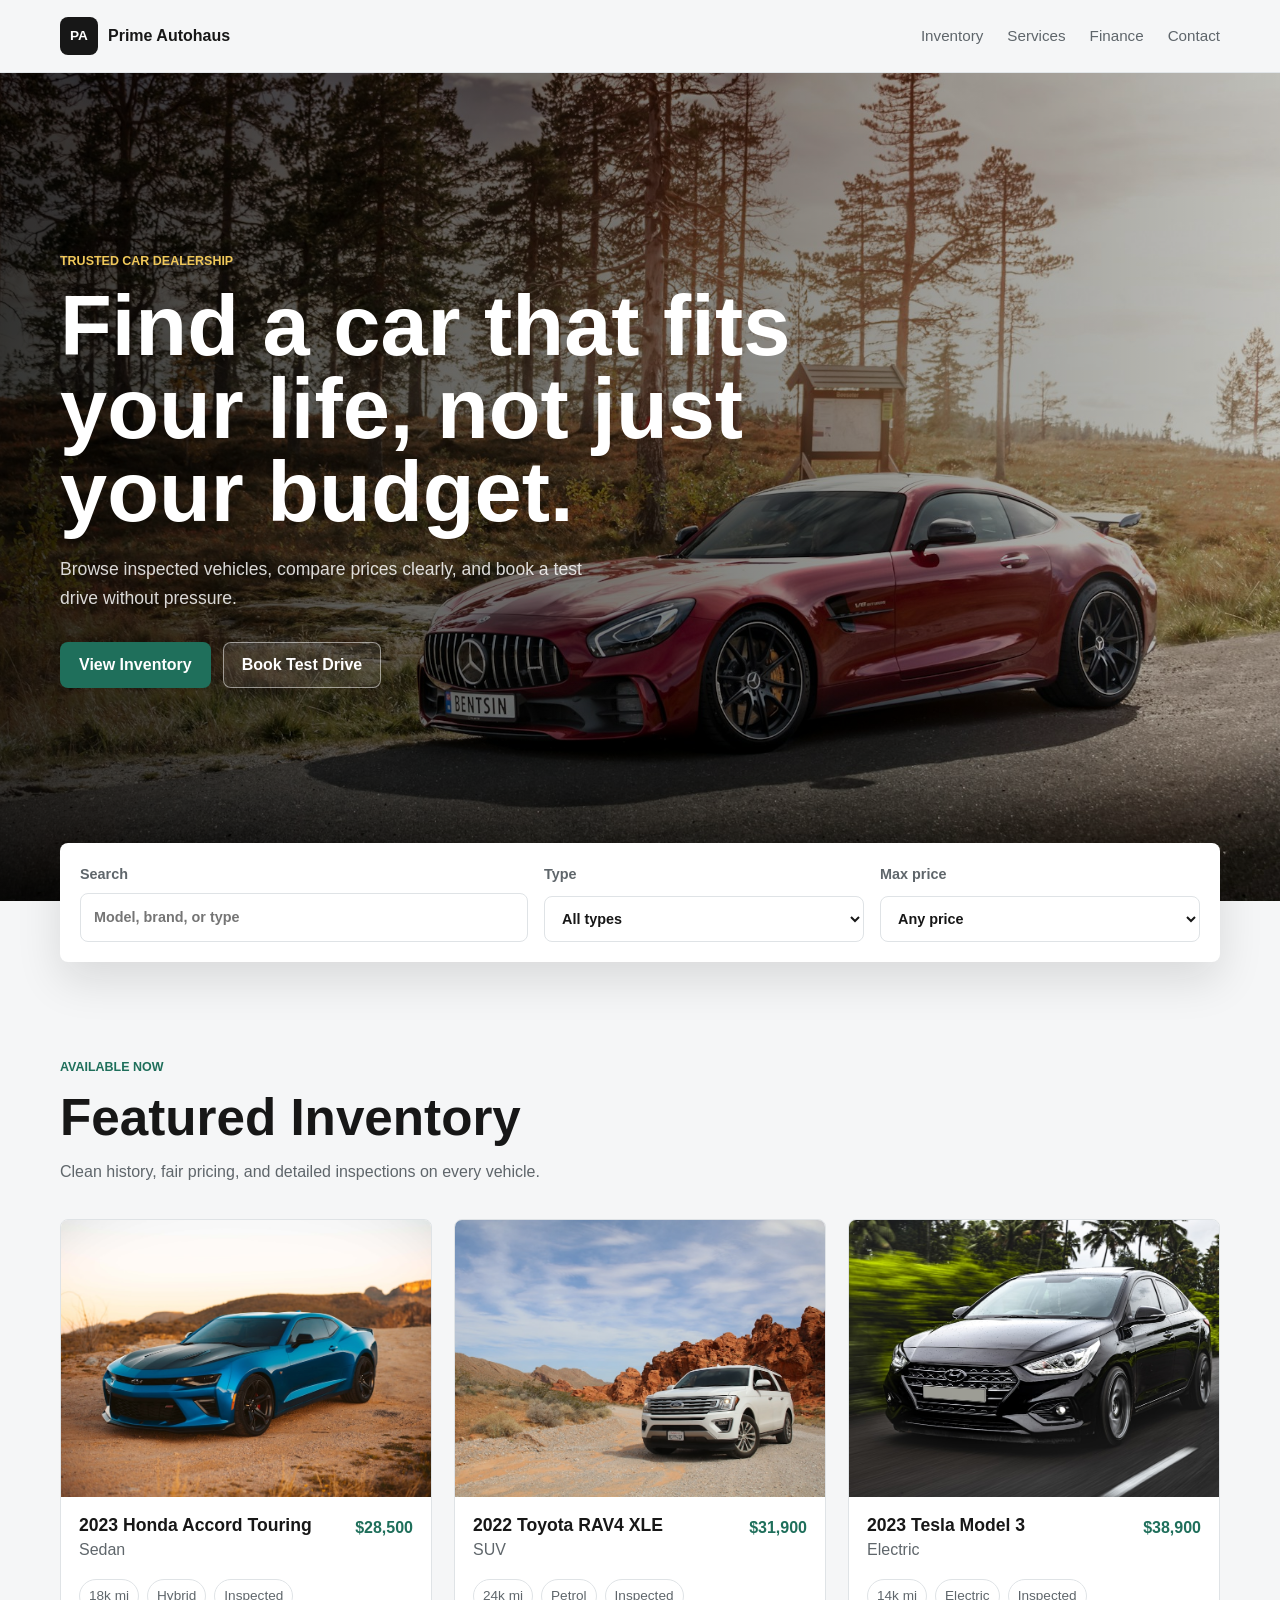
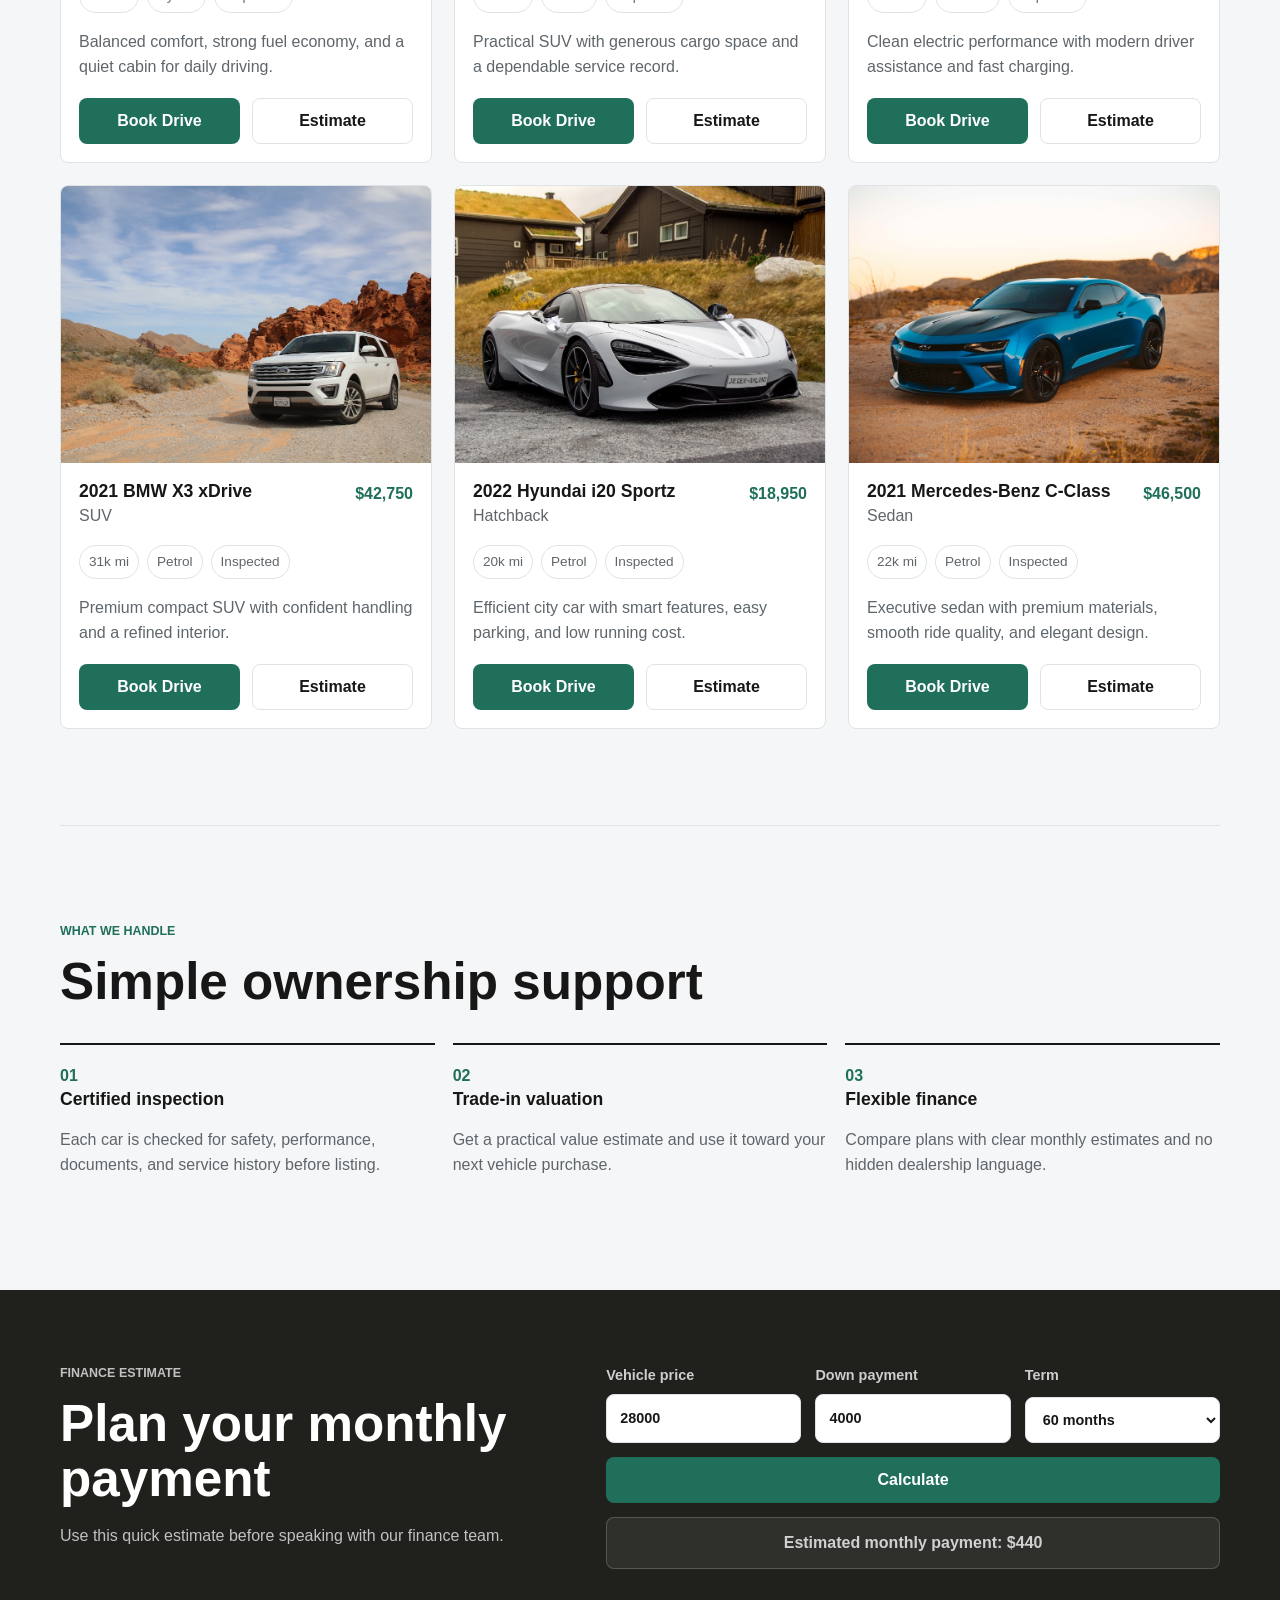
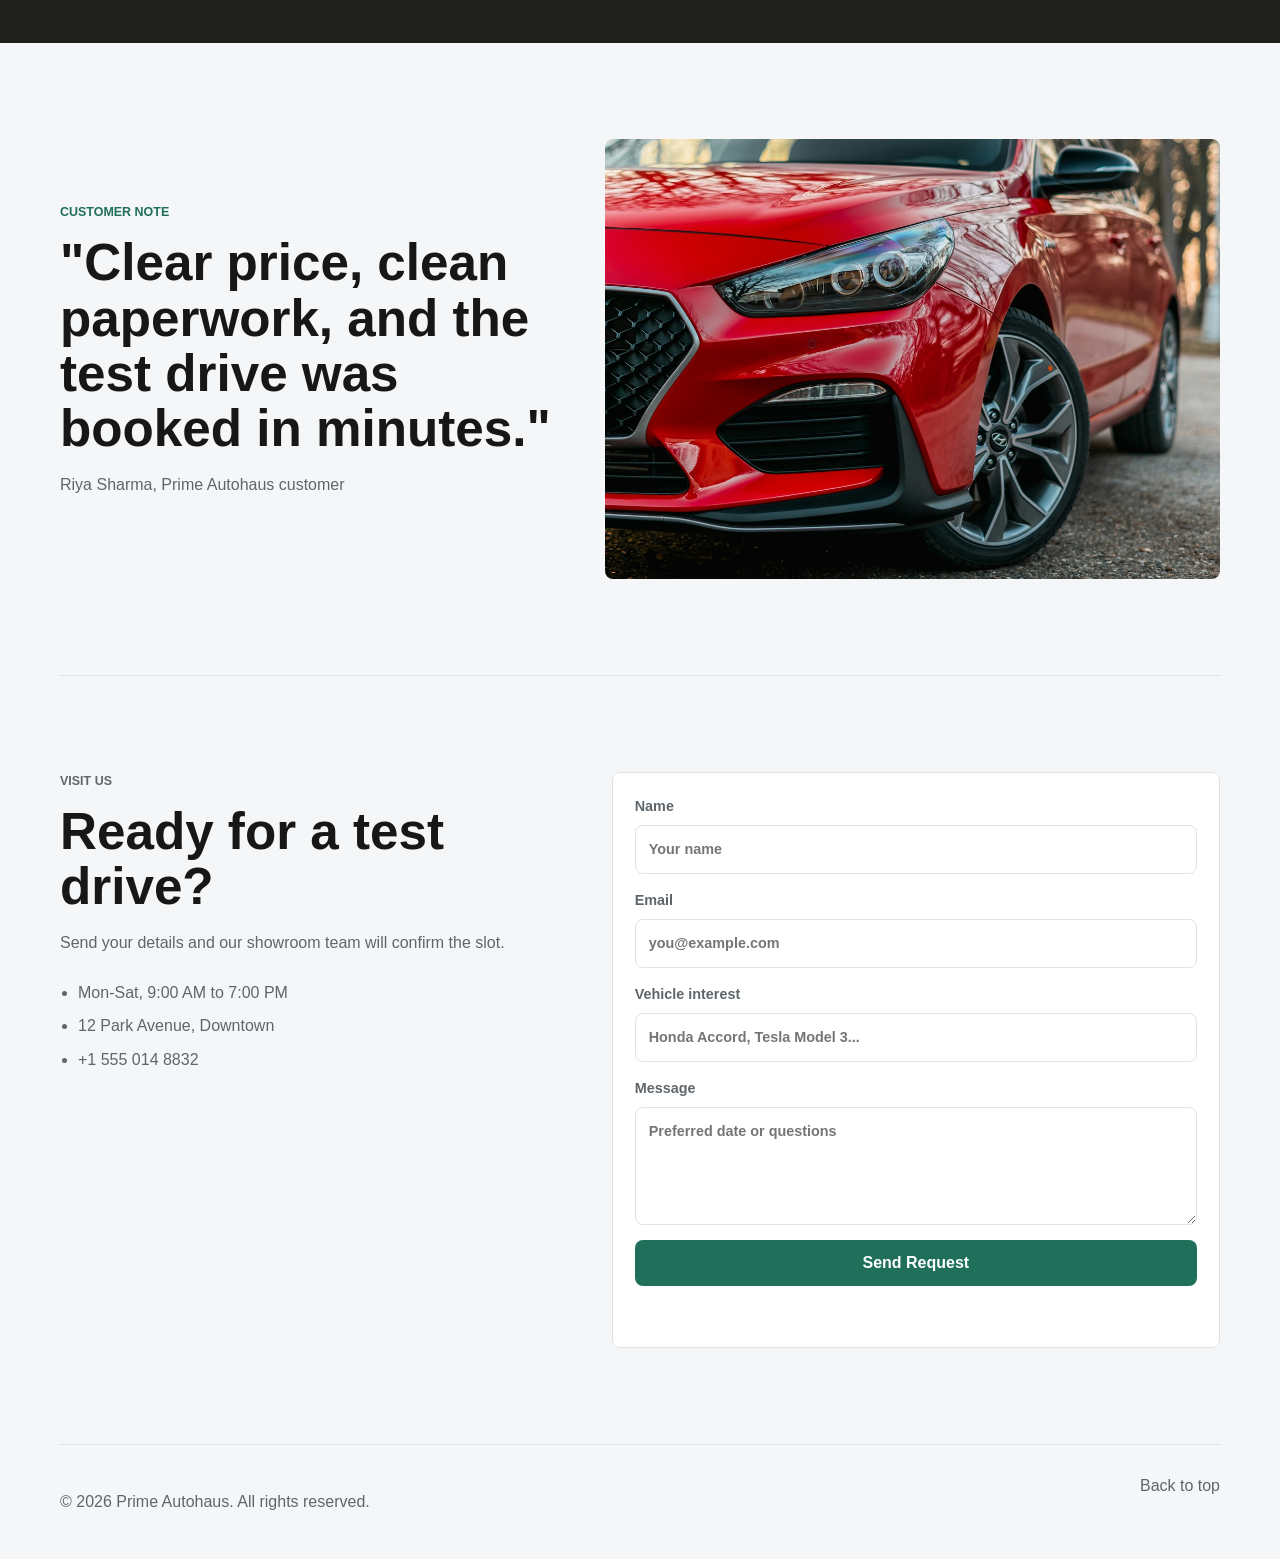
==== index.html @ 21619f3e "added the image" ====
<!DOCTYPE html>
<html lang="en">
<head>
  <meta charset="UTF-8">
  <meta name="viewport" content="width=device-width, initial-scale=1.0">
  <title>Prime Autohaus | Car Dealership</title>
  <link rel="stylesheet" href="css/01-base.css">
  <link rel="stylesheet" href="css/02-layout.css">
  <link rel="stylesheet" href="css/03-components.css">
  <link rel="stylesheet" href="css/04-responsive.css">
</head>
<body>
  <header class="site-header">
    <nav class="nav" aria-label="Main navigation">
      <a class="brand" href="#home" aria-label="Prime Autohaus home">
        <span class="brand-mark">PA</span>
        <span>Prime Autohaus</span>
      </a>
      <button class="nav-toggle" type="button" aria-expanded="false" aria-controls="navLinks">
        <span></span>
        <span></span>
        <span></span>
      </button>
      <div class="nav-links" id="navLinks">
        <a href="#inventory">Inventory</a>
        <a href="#services">Services</a>
        <a href="#finance">Finance</a>
        <a href="#contact">Contact</a>
      </div>
    </nav>
  </header>

  <main>
    <section class="hero" id="home">
      <div class="hero-media" aria-hidden="true">
        <img id="heroImage" src="assets/images/hero-luxury-car.jpg" alt="">
      </div>
      <div class="hero-content">
        <p class="eyebrow">Trusted car dealership</p>
        <h1>Find a car that fits your life, not just your budget.</h1>
        <p class="hero-copy">Browse inspected vehicles, compare prices clearly, and book a test drive without pressure.</p>
        <div class="hero-actions">
          <a class="button primary" href="#inventory">View Inventory</a>
          <a class="button secondary" href="#contact">Book Test Drive</a>
        </div>
      </div>
    </section>

    <section class="quick-search" aria-label="Quick vehicle search">
      <div class="search-panel">
        <label>
          <span>Search</span>
          <input id="searchInput" type="search" placeholder="Model, brand, or type">
        </label>
        <label>
          <span>Type</span>
          <select id="typeFilter">
            <option value="all">All types</option>
            <option value="Sedan">Sedan</option>
            <option value="SUV">SUV</option>
            <option value="Electric">Electric</option>
            <option value="Hatchback">Hatchback</option>
          </select>
        </label>
        <label>
          <span>Max price</span>
          <select id="priceFilter">
            <option value="all">Any price</option>
            <option value="25000">Under $25,000</option>
            <option value="35000">Under $35,000</option>
            <option value="50000">Under $50,000</option>
          </select>
        </label>
      </div>
    </section>

    <section class="section" id="inventory">
      <div class="section-heading">
        <p class="eyebrow">Available now</p>
        <h2>Featured Inventory</h2>
        <p>Clean history, fair pricing, and detailed inspections on every vehicle.</p>
      </div>
      <div class="inventory-grid" id="inventoryGrid" aria-live="polite"></div>
      <p class="empty-state" id="emptyState" hidden>No vehicles match your filters. Try adjusting the search.</p>
    </section>

    <section class="section services" id="services">
      <div class="section-heading">
        <p class="eyebrow">What we handle</p>
        <h2>Simple ownership support</h2>
      </div>
      <div class="service-grid">
        <article class="service-item">
          <span>01</span>
          <h3>Certified inspection</h3>
          <p>Each car is checked for safety, performance, documents, and service history before listing.</p>
        </article>
        <article class="service-item">
          <span>02</span>
          <h3>Trade-in valuation</h3>
          <p>Get a practical value estimate and use it toward your next vehicle purchase.</p>
        </article>
        <article class="service-item">
          <span>03</span>
          <h3>Flexible finance</h3>
          <p>Compare plans with clear monthly estimates and no hidden dealership language.</p>
        </article>
      </div>
    </section>

    <section class="finance-band" id="finance">
      <div>
        <p class="eyebrow">Finance estimate</p>
        <h2>Plan your monthly payment</h2>
        <p>Use this quick estimate before speaking with our finance team.</p>
      </div>
      <form class="finance-form" id="financeForm">
        <label>
          <span>Vehicle price</span>
          <input id="loanAmount" type="number" min="1000" value="28000">
        </label>
        <label>
          <span>Down payment</span>
          <input id="downPayment" type="number" min="0" value="4000">
        </label>
        <label>
          <span>Term</span>
          <select id="loanTerm">
            <option value="36">36 months</option>
            <option value="48">48 months</option>
            <option value="60" selected>60 months</option>
          </select>
        </label>
        <button class="button primary" type="submit">Calculate</button>
        <output id="paymentResult">Estimated monthly payment: $440</output>
      </form>
    </section>

    <section class="section testimonials">
      <div class="testimonial-copy">
        <p class="eyebrow">Customer note</p>
        <h2>"Clear price, clean paperwork, and the test drive was booked in minutes."</h2>
        <p>Riya Sharma, Prime Autohaus customer</p>
      </div>
      <img src="assets/images/showroom-car.jpg" alt="Silver sports car parked on a road">
    </section>

    <section class="contact-section" id="contact">
      <div class="contact-copy">
        <p class="eyebrow">Visit us</p>
        <h2>Ready for a test drive?</h2>
        <p>Send your details and our showroom team will confirm the slot.</p>
        <ul>
          <li>Mon-Sat, 9:00 AM to 7:00 PM</li>
          <li>12 Park Avenue, Downtown</li>
          <li>+1 555 014 8832</li>
        </ul>
      </div>
      <form class="contact-form" id="contactForm">
        <label>
          <span>Name</span>
          <input type="text" name="name" placeholder="Your name" required>
        </label>
        <label>
          <span>Email</span>
          <input type="email" name="email" placeholder="you@example.com" required>
        </label>
        <label>
          <span>Vehicle interest</span>
          <input type="text" name="vehicle" placeholder="Honda Accord, Tesla Model 3...">
        </label>
        <label>
          <span>Message</span>
          <textarea name="message" rows="4" placeholder="Preferred date or questions"></textarea>
        </label>
        <button class="button primary" type="submit">Send Request</button>
        <p class="form-note" id="formNote" role="status"></p>
      </form>
    </section>
  </main>

  <footer class="footer">
    <p>&copy; 2026 Prime Autohaus. All rights reserved.</p>
    <a href="#home">Back to top</a>
  </footer>

  <script src="js/01-vehicles-data.js"></script>
  <script src="js/02-dom-elements.js"></script>
  <script src="js/03-inventory.js"></script>
  <script src="js/04-finance.js"></script>
  <script src="js/05-navigation.js"></script>
  <script src="js/06-contact.js"></script>
  <script src="js/07-hero-slider.js"></script>
  <script src="js/08-main.js"></script>
</body>
</html>
---- css/01-base.css ----
:root {
  --bg: #f5f6f7;
  --surface: #ffffff;
  --ink: #171717;
  --muted: #5f666b;
  --line: #dfe3e6;
  --accent: #1f6f5b;
  --accent-dark: #155242;
  --warm: #f0c85a;
  --shadow: 0 18px 45px rgba(20, 20, 18, 0.12);
}

* {
  box-sizing: border-box;
}

html {
  scroll-behavior: smooth;
}

body {
  margin: 0;
  color: var(--ink);
  background: var(--bg);
  font-family: Arial, Helvetica, sans-serif;
  line-height: 1.6;
}

img {
  display: block;
  max-width: 100%;
}

a {
  color: inherit;
  text-decoration: none;
}

button,
input,
select,
textarea {
  font: inherit;
}

h1,
h2,
h3,
p {
  overflow-wrap: anywhere;
}

h1 {
  max-width: 760px;
  margin: 0;
  font-size: clamp(2.5rem, 7vw, 5.3rem);
  line-height: 0.98;
  letter-spacing: 0;
}

h2 {
  margin: 0;
  font-size: clamp(2rem, 4vw, 3.2rem);
  line-height: 1.08;
  letter-spacing: 0;
}

h3 {
  margin: 0;
  font-size: 1.1rem;
  line-height: 1.25;
}

label {
  display: grid;
  gap: 7px;
  color: var(--muted);
  font-size: 0.9rem;
  font-weight: 700;
}

input,
select,
textarea {
  width: 100%;
  border: 1px solid var(--line);
  border-radius: 8px;
  background: #fff;
  color: var(--ink);
  padding: 12px 13px;
  outline: none;
}

textarea {
  resize: vertical;
}

input:focus,
select:focus,
textarea:focus {
  border-color: var(--accent);
  box-shadow: 0 0 0 3px rgba(31, 111, 91, 0.12);
}
---- css/02-layout.css ----
.site-header {
  position: sticky;
  top: 0;
  z-index: 20;
  border-bottom: 1px solid rgba(223, 227, 230, 0.86);
  background: rgba(245, 246, 247, 0.94);
  backdrop-filter: blur(14px);
}

.nav {
  width: min(1160px, calc(100% - 32px));
  min-height: 72px;
  margin: 0 auto;
  display: flex;
  align-items: center;
  justify-content: space-between;
  gap: 24px;
}

.nav-links {
  display: flex;
  align-items: center;
  gap: 24px;
  color: var(--muted);
  font-size: 0.95rem;
}

.hero {
  position: relative;
  min-height: calc(100vh - 72px);
  display: grid;
  align-items: center;
  overflow: hidden;
  color: #fff;
}

.hero::after {
  content: "";
  position: absolute;
  inset: 0;
  background: linear-gradient(90deg, rgba(0, 0, 0, 0.78), rgba(0, 0, 0, 0.24));
}

.hero-media {
  position: absolute;
  inset: 0;
}

.hero-media img {
  width: 100%;
  height: 100%;
  object-fit: cover;
  object-position: center 58%;
  transform: scale(1.02);
  transition: opacity 0.35s ease, transform 0.7s ease;
}

.hero-media img.is-changing {
  opacity: 0;
  transform: scale(1.08);
}

.hero-content {
  position: relative;
  z-index: 1;
  width: min(1160px, calc(100% - 32px));
  margin: 0 auto;
  padding: 96px 0 130px;
}

.quick-search {
  width: min(1160px, calc(100% - 32px));
  margin: -58px auto 0;
  position: relative;
  z-index: 5;
}

.section {
  width: min(1160px, calc(100% - 32px));
  margin: 0 auto;
  padding: 96px 0;
}

.section-heading {
  max-width: 680px;
  margin-bottom: 34px;
}

.inventory-grid {
  display: grid;
  grid-template-columns: repeat(3, minmax(0, 1fr));
  gap: 22px;
}

.service-grid {
  display: grid;
  grid-template-columns: repeat(3, minmax(0, 1fr));
  gap: 18px;
}

.finance-band {
  display: grid;
  grid-template-columns: 0.9fr 1.1fr;
  gap: 44px;
  align-items: start;
  padding: 74px max(16px, calc((100vw - 1160px) / 2));
  color: #fff;
  background: #20201d;
}

.testimonials {
  display: grid;
  grid-template-columns: 0.9fr 1.1fr;
  gap: 42px;
  align-items: center;
}

.contact-section {
  display: grid;
  grid-template-columns: 0.9fr 1.1fr;
  gap: 54px;
  width: min(1160px, calc(100% - 32px));
  margin: 0 auto;
  padding: 96px 0;
  border-top: 1px solid var(--line);
}

.footer {
  display: flex;
  justify-content: space-between;
  gap: 18px;
  width: min(1160px, calc(100% - 32px));
  margin: 0 auto;
  padding: 28px 0;
  border-top: 1px solid var(--line);
  color: var(--muted);
}
---- css/03-components.css ----
.brand {
  display: inline-flex;
  align-items: center;
  gap: 10px;
  font-weight: 700;
}

.brand-mark {
  width: 38px;
  height: 38px;
  border-radius: 8px;
  display: grid;
  place-items: center;
  color: #fff;
  background: var(--ink);
  font-size: 0.85rem;
  letter-spacing: 0;
}

.nav-links a:hover,
.nav-links a:focus {
  color: var(--ink);
}

.nav-toggle {
  display: none;
  width: 42px;
  height: 42px;
  border: 1px solid var(--line);
  border-radius: 8px;
  background: var(--surface);
  cursor: pointer;
}

.nav-toggle span {
  display: block;
  width: 18px;
  height: 2px;
  margin: 4px auto;
  background: var(--ink);
}

.eyebrow {
  margin: 0 0 12px;
  color: var(--accent);
  font-size: 0.78rem;
  font-weight: 700;
  text-transform: uppercase;
  letter-spacing: 0;
}

.hero .eyebrow {
  color: var(--warm);
}

.hero-copy {
  max-width: 560px;
  margin: 22px 0 0;
  color: rgba(255, 255, 255, 0.84);
  font-size: 1.1rem;
}

.hero-actions,
.card-actions {
  display: flex;
  flex-wrap: wrap;
  gap: 12px;
  margin-top: 30px;
}

.button {
  min-height: 46px;
  border: 1px solid transparent;
  border-radius: 8px;
  display: inline-flex;
  align-items: center;
  justify-content: center;
  padding: 0 18px;
  cursor: pointer;
  font-weight: 700;
  transition: transform 0.2s ease, background 0.2s ease;
}

.button:hover {
  transform: translateY(-1px);
}

.button.primary {
  color: #fff;
  background: var(--accent);
}

.button.primary:hover {
  background: var(--accent-dark);
}

.button.secondary {
  color: #fff;
  border-color: rgba(255, 255, 255, 0.5);
  background: rgba(255, 255, 255, 0.08);
}

.search-panel {
  display: grid;
  grid-template-columns: 1.4fr 1fr 1fr;
  gap: 16px;
  padding: 20px;
  border-radius: 8px;
  background: var(--surface);
  box-shadow: var(--shadow);
}

.section-heading p:not(.eyebrow) {
  margin: 14px 0 0;
  color: var(--muted);
}

.vehicle-card {
  min-height: 100%;
  border: 1px solid var(--line);
  border-radius: 8px;
  overflow: hidden;
  background: var(--surface);
}

.vehicle-card img {
  width: 100%;
  aspect-ratio: 4 / 3;
  object-fit: cover;
}

.vehicle-body {
  padding: 18px;
}

.vehicle-top {
  display: flex;
  justify-content: space-between;
  gap: 14px;
  align-items: start;
}

.price {
  color: var(--accent);
  font-weight: 800;
  white-space: nowrap;
}

.vehicle-meta {
  display: flex;
  flex-wrap: wrap;
  gap: 8px;
  margin: 16px 0;
  padding: 0;
  list-style: none;
}

.vehicle-meta li {
  border: 1px solid var(--line);
  border-radius: 999px;
  padding: 5px 9px;
  color: var(--muted);
  font-size: 0.85rem;
}

.vehicle-card p {
  color: var(--muted);
  margin: 0;
}

.card-actions {
  margin-top: 18px;
}

.card-actions .button {
  flex: 1;
  min-width: 130px;
}

.card-actions .secondary {
  color: var(--ink);
  border-color: var(--line);
  background: var(--surface);
}

.empty-state {
  color: var(--muted);
  border: 1px dashed var(--line);
  border-radius: 8px;
  padding: 24px;
  background: var(--surface);
}

.services {
  border-top: 1px solid var(--line);
}

.service-item {
  border-top: 2px solid var(--ink);
  padding-top: 18px;
}

.service-item span {
  color: var(--accent);
  font-weight: 800;
}

.service-item p {
  color: var(--muted);
}

.finance-band p {
  color: rgba(255, 255, 255, 0.72);
}

.finance-form {
  display: grid;
  grid-template-columns: repeat(3, 1fr);
  gap: 14px;
}

.finance-form label,
.finance-form output {
  color: rgba(255, 255, 255, 0.78);
}

.finance-form button,
.finance-form output {
  grid-column: span 3;
}

.finance-form output {
  min-height: 46px;
  border: 1px solid rgba(255, 255, 255, 0.18);
  border-radius: 8px;
  display: grid;
  place-items: center;
  padding: 12px;
  background: rgba(255, 255, 255, 0.07);
  font-weight: 700;
}

.testimonial-copy p:last-child {
  color: var(--muted);
}

.testimonials img {
  width: 100%;
  max-height: 440px;
  border-radius: 8px;
  object-fit: cover;
}

.contact-copy p,
.contact-copy li,
.form-note {
  color: var(--muted);
}

.contact-copy ul {
  display: grid;
  gap: 8px;
  margin: 24px 0 0;
  padding-left: 18px;
}

.contact-form {
  display: grid;
  gap: 15px;
  border: 1px solid var(--line);
  border-radius: 8px;
  padding: 22px;
  background: var(--surface);
}

.form-note {
  margin: 0;
  min-height: 24px;
}
---- css/04-responsive.css ----
@media (max-width: 860px) {
  .nav {
    min-height: 66px;
  }

  .nav-toggle {
    display: block;
  }

  .nav-links {
    position: absolute;
    top: 66px;
    left: 16px;
    right: 16px;
    display: none;
    flex-direction: column;
    align-items: stretch;
    gap: 0;
    border: 1px solid var(--line);
    border-radius: 8px;
    background: var(--surface);
    box-shadow: var(--shadow);
  }

  .nav-links.open {
    display: flex;
  }

  .nav-links a {
    padding: 14px 16px;
    border-bottom: 1px solid var(--line);
  }

  .nav-links a:last-child {
    border-bottom: 0;
  }

  .hero {
    min-height: 690px;
  }

  .hero::after {
    background: rgba(0, 0, 0, 0.63);
  }

  .hero-content {
    padding: 74px 0 118px;
  }

  .search-panel,
  .inventory-grid,
  .service-grid,
  .finance-band,
  .testimonials,
  .contact-section {
    grid-template-columns: 1fr;
  }

  .finance-form {
    grid-template-columns: 1fr;
  }

  .finance-form button,
  .finance-form output {
    grid-column: span 1;
  }

  .section,
  .contact-section {
    padding: 72px 0;
  }
}

@media (max-width: 540px) {
  .hero-actions,
  .card-actions,
  .footer {
    flex-direction: column;
  }

  .button {
    width: 100%;
  }

  .search-panel {
    padding: 16px;
  }

  .vehicle-top {
    display: grid;
  }

  .price {
    white-space: normal;
  }
}
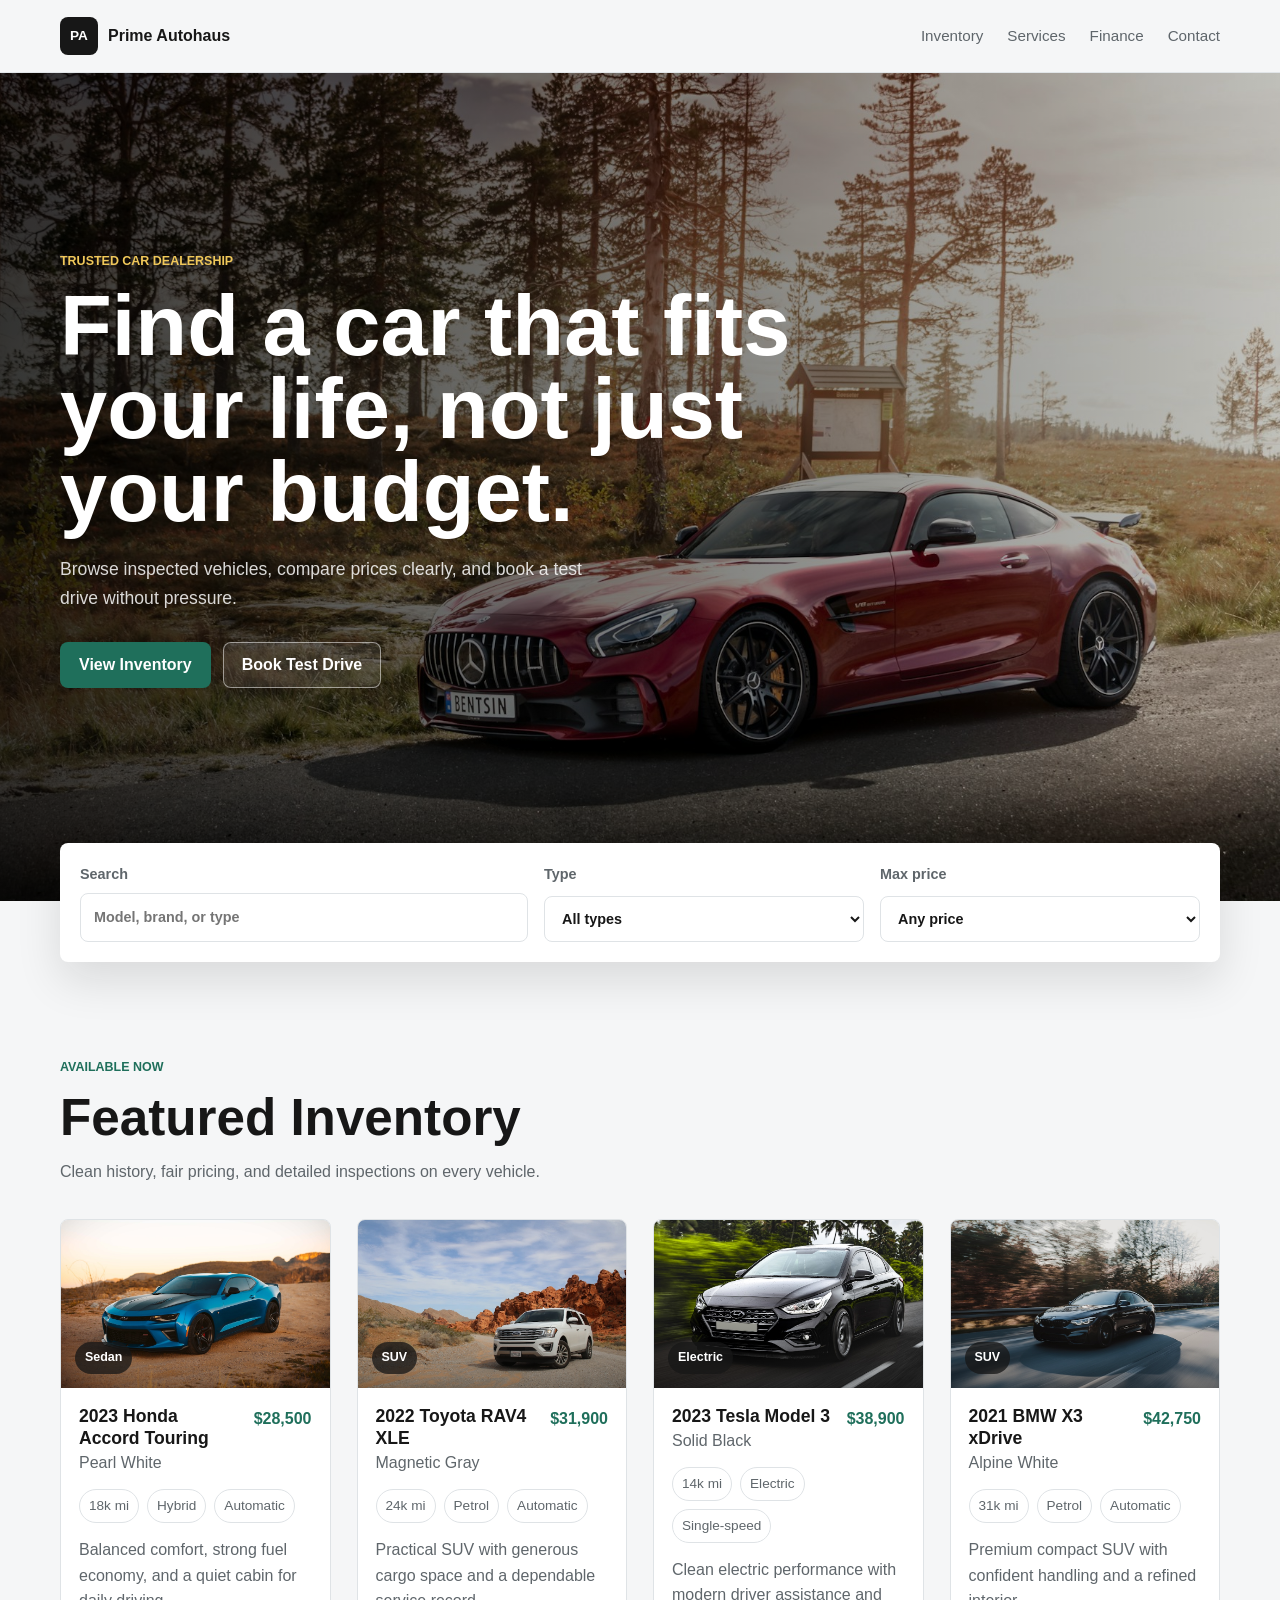
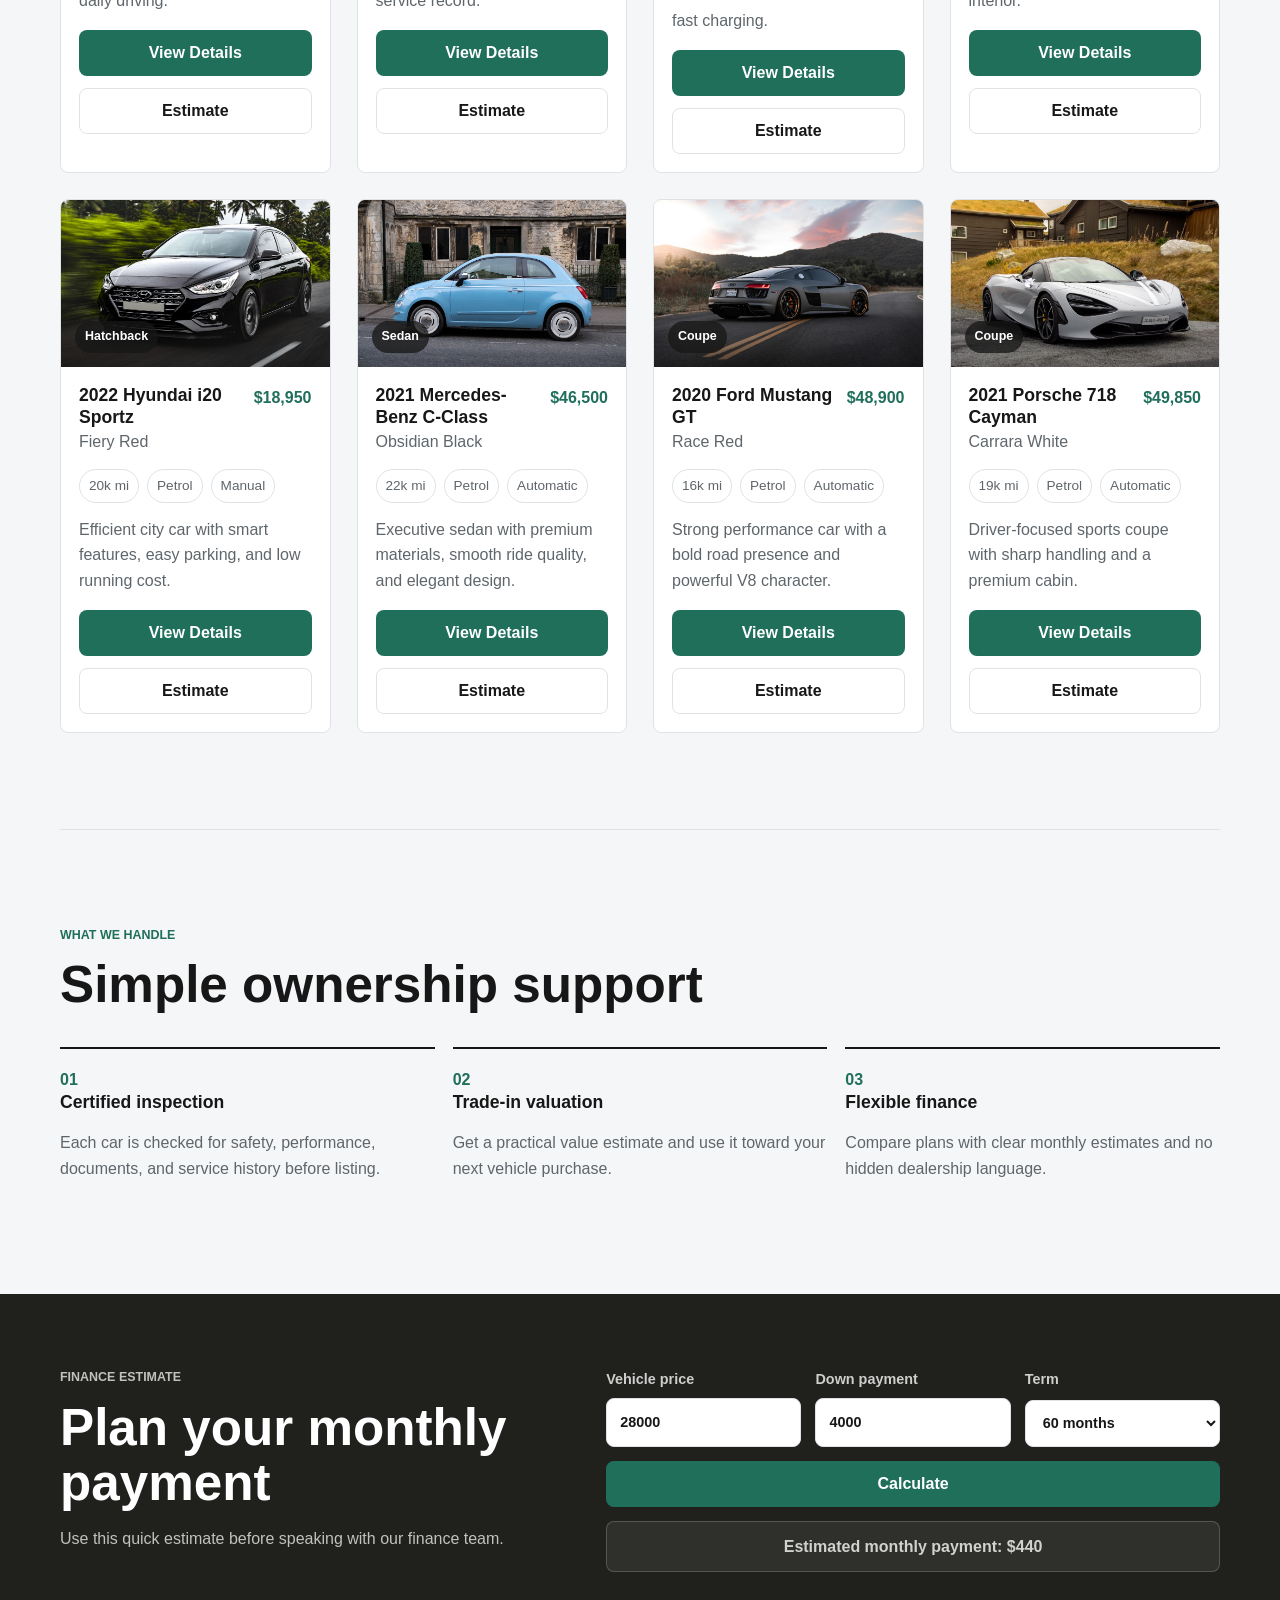
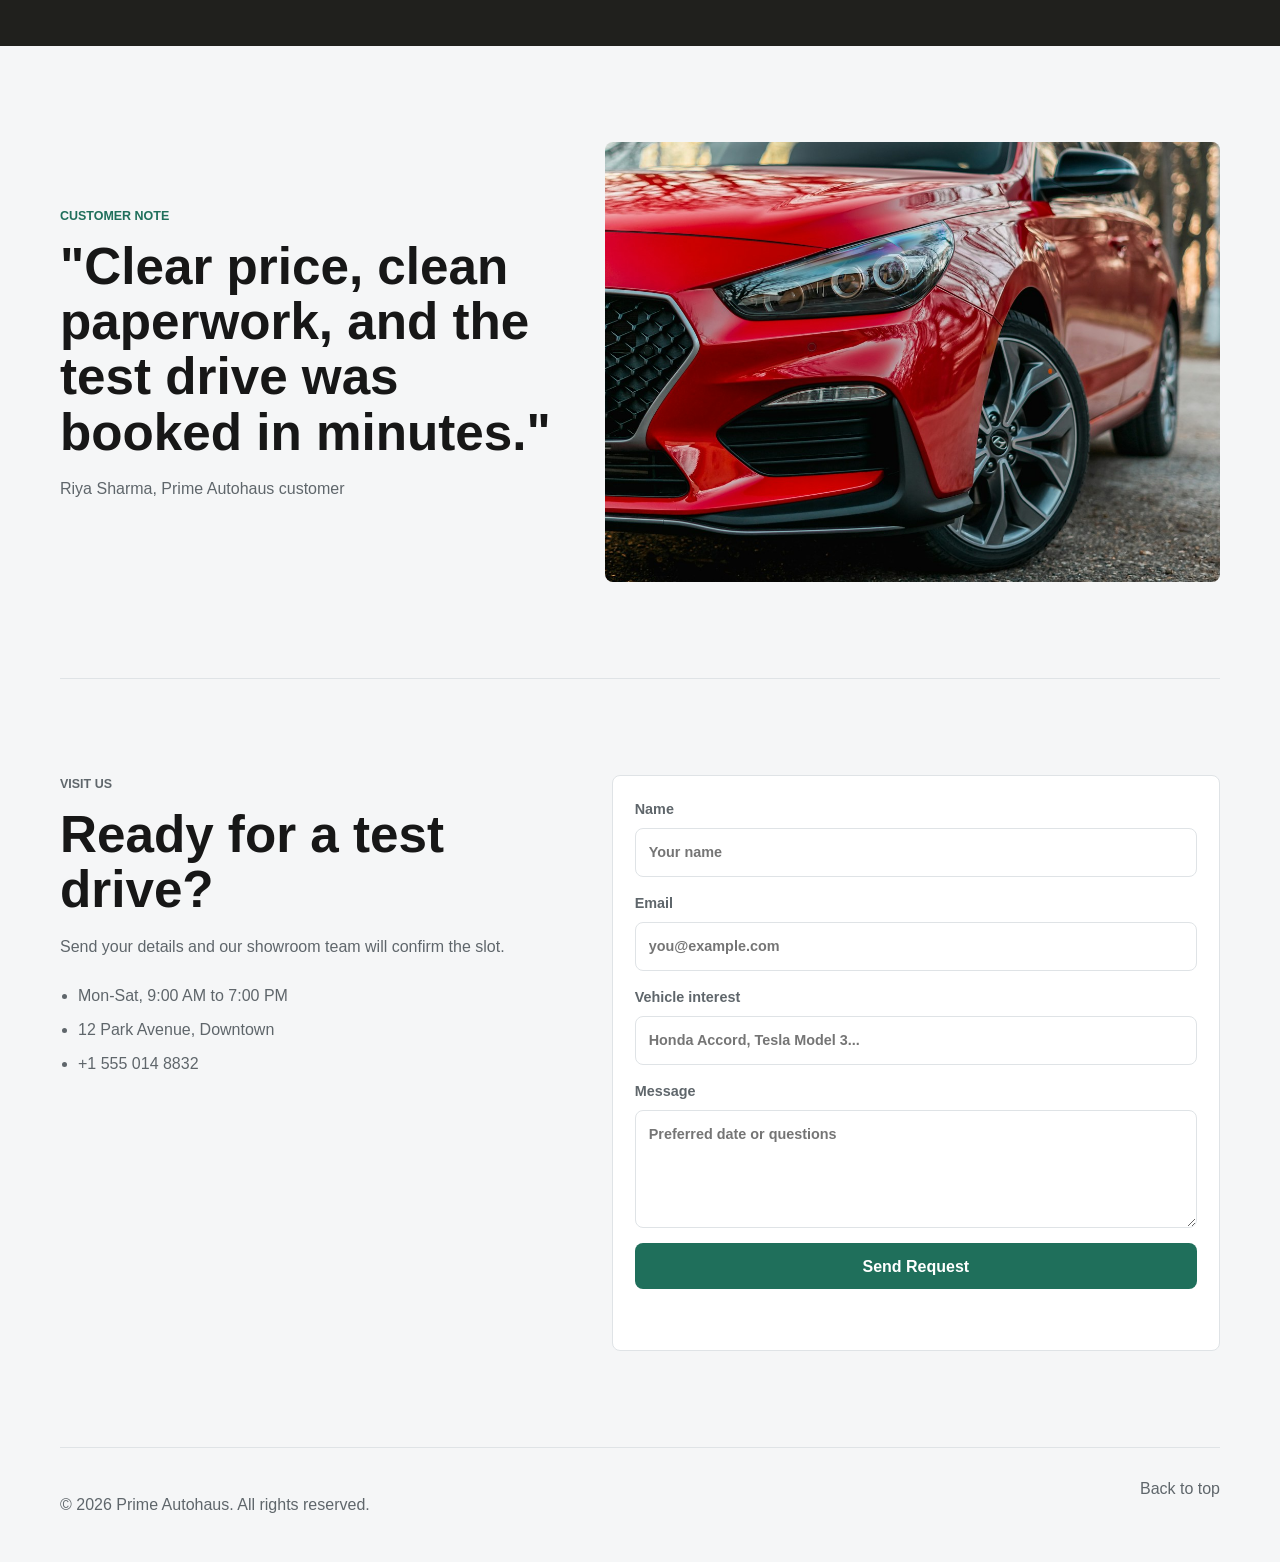
==== commit 70f18d2e: "creatre the clear car image ui" ====
--- a/index.html
+++ b/index.html
@@ -60,6 +60,7 @@
             <option value="SUV">SUV</option>
             <option value="Electric">Electric</option>
             <option value="Hatchback">Hatchback</option>
+            <option value="Coupe">Coupe</option>
           </select>
         </label>
         <label>
@@ -69,6 +70,7 @@
             <option value="25000">Under $25,000</option>
             <option value="35000">Under $35,000</option>
             <option value="50000">Under $50,000</option>
+            <option value="70000">Under $70,000</option>
           </select>
         </label>
       </div>
@@ -179,6 +181,26 @@
     </section>
   </main>
 
+  <div class="modal" id="carModal" aria-hidden="true">
+    <div class="modal-backdrop" data-close-modal></div>
+    <section class="modal-panel" role="dialog" aria-modal="true" aria-labelledby="modalTitle">
+      <button class="modal-close" type="button" aria-label="Close car details" data-close-modal>&times;</button>
+      <img id="modalImage" src="assets/images/vehicle-sedan.jpg" alt="">
+      <div class="modal-content">
+        <p class="eyebrow" id="modalType">Sedan</p>
+        <h2 id="modalTitle">Car details</h2>
+        <p class="modal-price" id="modalPrice">$0</p>
+        <p id="modalDescription"></p>
+        <dl class="detail-grid" id="modalSpecs"></dl>
+        <div class="feature-list" id="modalFeatures"></div>
+        <div class="modal-actions">
+          <a class="button primary" href="#contact" data-close-modal>Book Test Drive</a>
+          <a class="button secondary dark" href="#finance" data-close-modal>Calculate Finance</a>
+        </div>
+      </div>
+    </section>
+  </div>
+
   <footer class="footer">
     <p>&copy; 2026 Prime Autohaus. All rights reserved.</p>
     <a href="#home">Back to top</a>
--- a/css/01-base.css
+++ b/css/01-base.css
@@ -24,6 +24,10 @@
   background: var(--bg);
   font-family: Arial, Helvetica, sans-serif;
   line-height: 1.6;
+}
+
+body.modal-open {
+  overflow: hidden;
 }
 
 img {
--- a/css/02-layout.css
+++ b/css/02-layout.css
@@ -88,8 +88,8 @@
 
 .inventory-grid {
   display: grid;
-  grid-template-columns: repeat(3, minmax(0, 1fr));
-  gap: 22px;
+  grid-template-columns: repeat(4, minmax(0, 1fr));
+  gap: 26px;
 }
 
 .service-grid {
--- a/css/03-components.css
+++ b/css/03-components.css
@@ -121,15 +121,62 @@
   border-radius: 8px;
   overflow: hidden;
   background: var(--surface);
-}
-
-.vehicle-card img {
+  cursor: pointer;
+  transition: transform 0.2s ease, box-shadow 0.2s ease, border-color 0.2s ease;
+}
+
+.vehicle-card:hover,
+.vehicle-card:focus {
+  border-color: rgba(31, 111, 91, 0.45);
+  box-shadow: 0 18px 36px rgba(20, 20, 18, 0.1);
+  outline: none;
+  transform: translateY(-3px);
+}
+
+.vehicle-image-wrap {
+  position: relative;
+  overflow: hidden;
+  background: #e8ecef;
+}
+
+.vehicle-image-wrap::after {
+  content: "";
+  position: absolute;
+  inset: auto 0 0;
+  height: 42%;
+  background: linear-gradient(180deg, rgba(0, 0, 0, 0), rgba(0, 0, 0, 0.38));
+  pointer-events: none;
+}
+
+.vehicle-image-wrap img {
   width: 100%;
-  aspect-ratio: 4 / 3;
+  aspect-ratio: 16 / 10;
   object-fit: cover;
+  transform: scale(1.01);
+  transition: transform 0.35s ease;
+}
+
+.vehicle-card:hover .vehicle-image-wrap img,
+.vehicle-card:focus .vehicle-image-wrap img {
+  transform: scale(1.06);
+}
+
+.vehicle-badge {
+  position: absolute;
+  left: 14px;
+  bottom: 14px;
+  z-index: 1;
+  border-radius: 999px;
+  padding: 6px 10px;
+  color: #fff;
+  background: rgba(23, 23, 23, 0.76);
+  font-size: 0.78rem;
+  font-weight: 800;
 }
 
 .vehicle-body {
+  display: grid;
+  gap: 14px;
   padding: 18px;
 }
 
@@ -150,7 +197,7 @@
   display: flex;
   flex-wrap: wrap;
   gap: 8px;
-  margin: 16px 0;
+  margin: 0;
   padding: 0;
   list-style: none;
 }
@@ -168,8 +215,12 @@
   margin: 0;
 }
 
+.vehicle-body > p {
+  min-height: 52px;
+}
+
 .card-actions {
-  margin-top: 18px;
+  margin-top: 2px;
 }
 
 .card-actions .button {
@@ -277,3 +328,125 @@
   margin: 0;
   min-height: 24px;
 }
+
+.modal {
+  position: fixed;
+  inset: 0;
+  z-index: 50;
+  display: none;
+  padding: 24px;
+}
+
+.modal.open {
+  display: grid;
+  place-items: center;
+}
+
+.modal-backdrop {
+  position: absolute;
+  inset: 0;
+  background: rgba(0, 0, 0, 0.62);
+}
+
+.modal-panel {
+  position: relative;
+  z-index: 1;
+  width: min(980px, 100%);
+  max-height: calc(100vh - 48px);
+  display: grid;
+  grid-template-columns: 0.95fr 1.05fr;
+  overflow: auto;
+  border-radius: 8px;
+  background: var(--surface);
+  box-shadow: 0 28px 80px rgba(0, 0, 0, 0.3);
+}
+
+.modal-panel > img {
+  width: 100%;
+  height: 100%;
+  min-height: 520px;
+  object-fit: cover;
+  background: #e8ecef;
+}
+
+.modal-content {
+  padding: 30px;
+}
+
+.modal-close {
+  position: absolute;
+  top: 14px;
+  right: 14px;
+  z-index: 2;
+  width: 40px;
+  height: 40px;
+  border: 0;
+  border-radius: 8px;
+  color: var(--ink);
+  background: rgba(255, 255, 255, 0.92);
+  cursor: pointer;
+  font-size: 1.6rem;
+  line-height: 1;
+}
+
+.modal-price {
+  margin: 14px 0;
+  color: var(--accent);
+  font-size: 1.45rem;
+  font-weight: 800;
+}
+
+.modal-content > p:not(.eyebrow):not(.modal-price) {
+  color: var(--muted);
+}
+
+.detail-grid {
+  display: grid;
+  grid-template-columns: repeat(2, 1fr);
+  gap: 12px;
+  margin: 24px 0;
+}
+
+.detail-grid div {
+  border: 1px solid var(--line);
+  border-radius: 8px;
+  padding: 12px;
+}
+
+.detail-grid dt {
+  color: var(--muted);
+  font-size: 0.82rem;
+  font-weight: 700;
+}
+
+.detail-grid dd {
+  margin: 4px 0 0;
+  font-weight: 800;
+}
+
+.feature-list {
+  display: flex;
+  flex-wrap: wrap;
+  gap: 9px;
+}
+
+.feature-list span {
+  border-radius: 999px;
+  padding: 8px 11px;
+  color: var(--accent-dark);
+  background: rgba(31, 111, 91, 0.1);
+  font-size: 0.88rem;
+  font-weight: 700;
+}
+
+.modal-actions {
+  display: flex;
+  gap: 12px;
+  margin-top: 26px;
+}
+
+.button.dark {
+  color: var(--ink);
+  border-color: var(--line);
+  background: var(--surface);
+}
--- a/css/04-responsive.css
+++ b/css/04-responsive.css
@@ -1,3 +1,24 @@
+@media (max-width: 1180px) {
+  .inventory-grid {
+    grid-template-columns: repeat(3, minmax(0, 1fr));
+  }
+}
+
+@media (max-width: 980px) {
+  .inventory-grid {
+    grid-template-columns: repeat(2, minmax(0, 1fr));
+  }
+
+  .modal-panel {
+    grid-template-columns: 1fr;
+  }
+
+  .modal-panel > img {
+    min-height: 300px;
+    max-height: 360px;
+  }
+}
+
 @media (max-width: 860px) {
   .nav {
     min-height: 66px;
@@ -86,11 +107,43 @@
     padding: 16px;
   }
 
+  .vehicle-image-wrap img {
+    aspect-ratio: 4 / 3;
+  }
+
+  .vehicle-body {
+    padding: 16px;
+  }
+
   .vehicle-top {
     display: grid;
+    gap: 4px;
   }
 
   .price {
     white-space: normal;
   }
+
+  .inventory-grid {
+    grid-template-columns: 1fr;
+  }
+
+  .modal {
+    padding: 12px;
+  }
+
+  .modal-content {
+    padding: 22px;
+  }
+
+  .modal-panel > img {
+    min-height: 230px;
+    max-height: 260px;
+  }
+
+  .detail-grid,
+  .modal-actions {
+    grid-template-columns: 1fr;
+    flex-direction: column;
+  }
 }
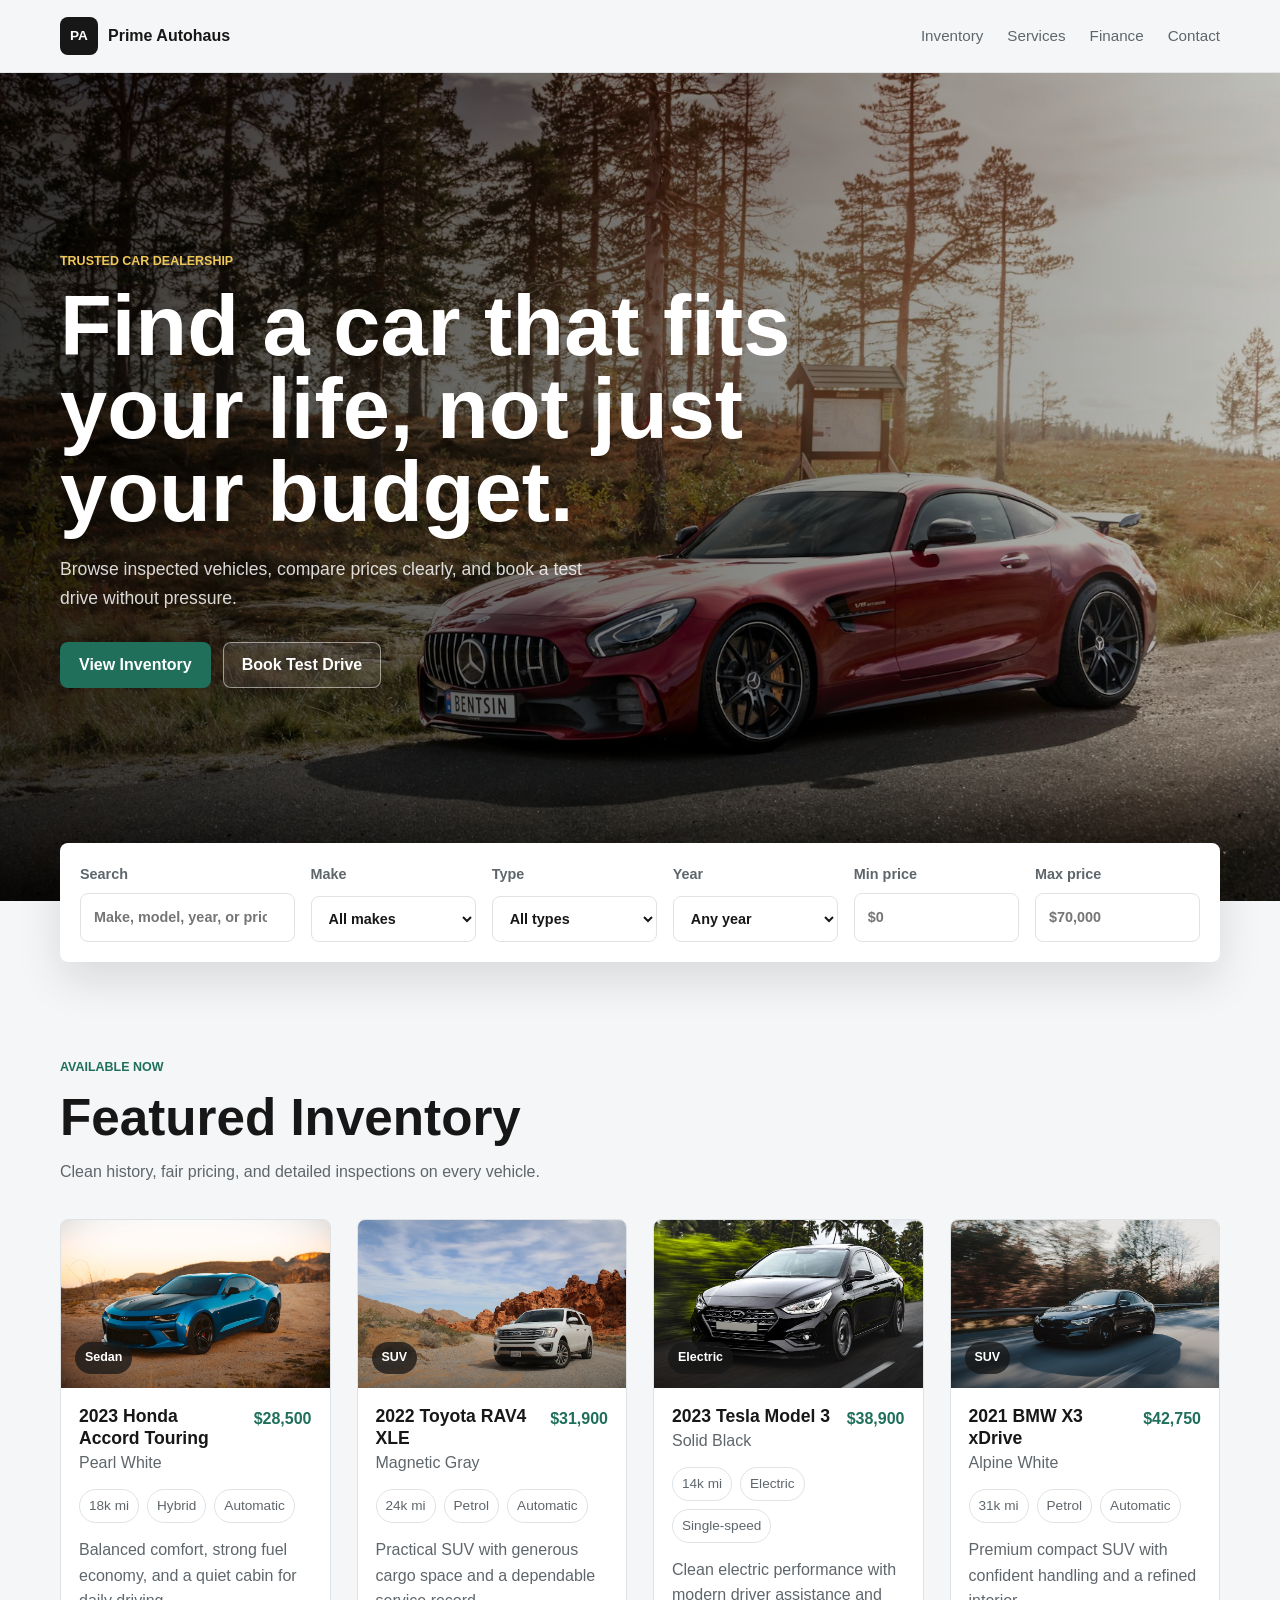
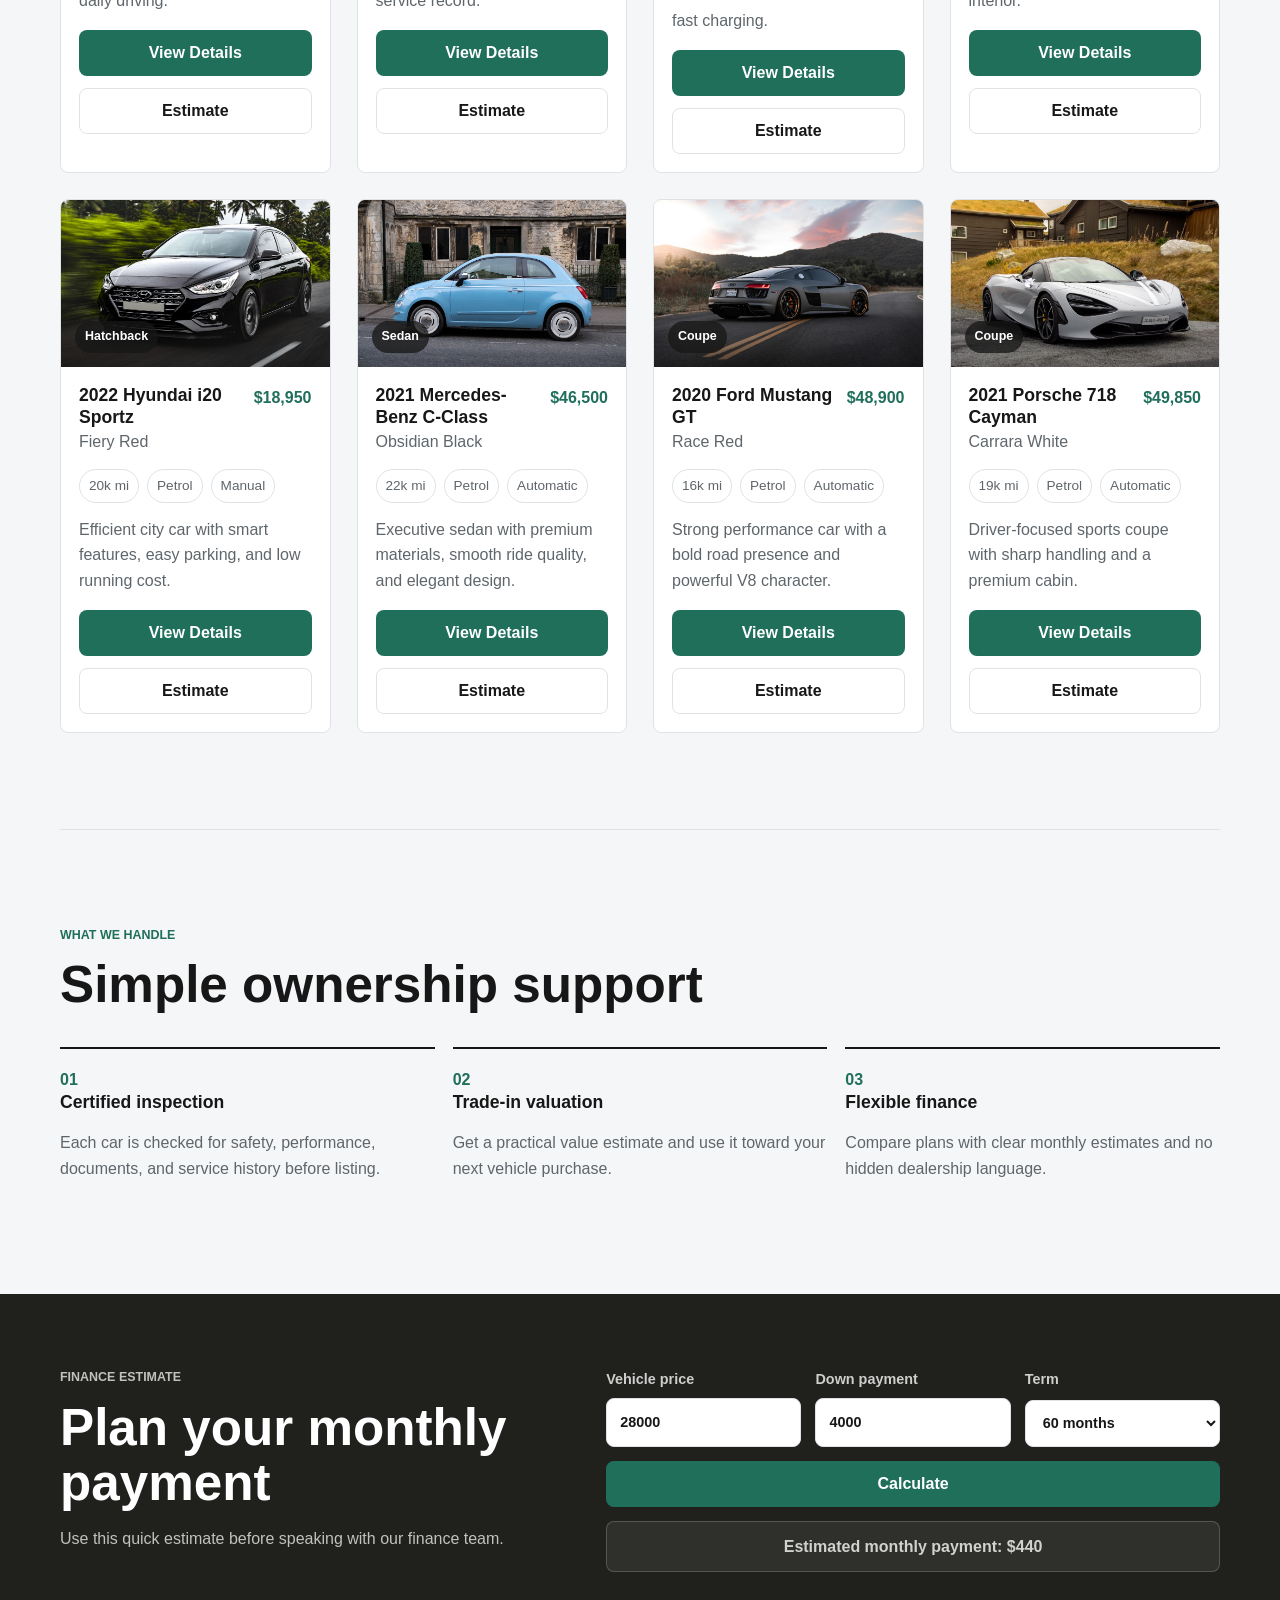
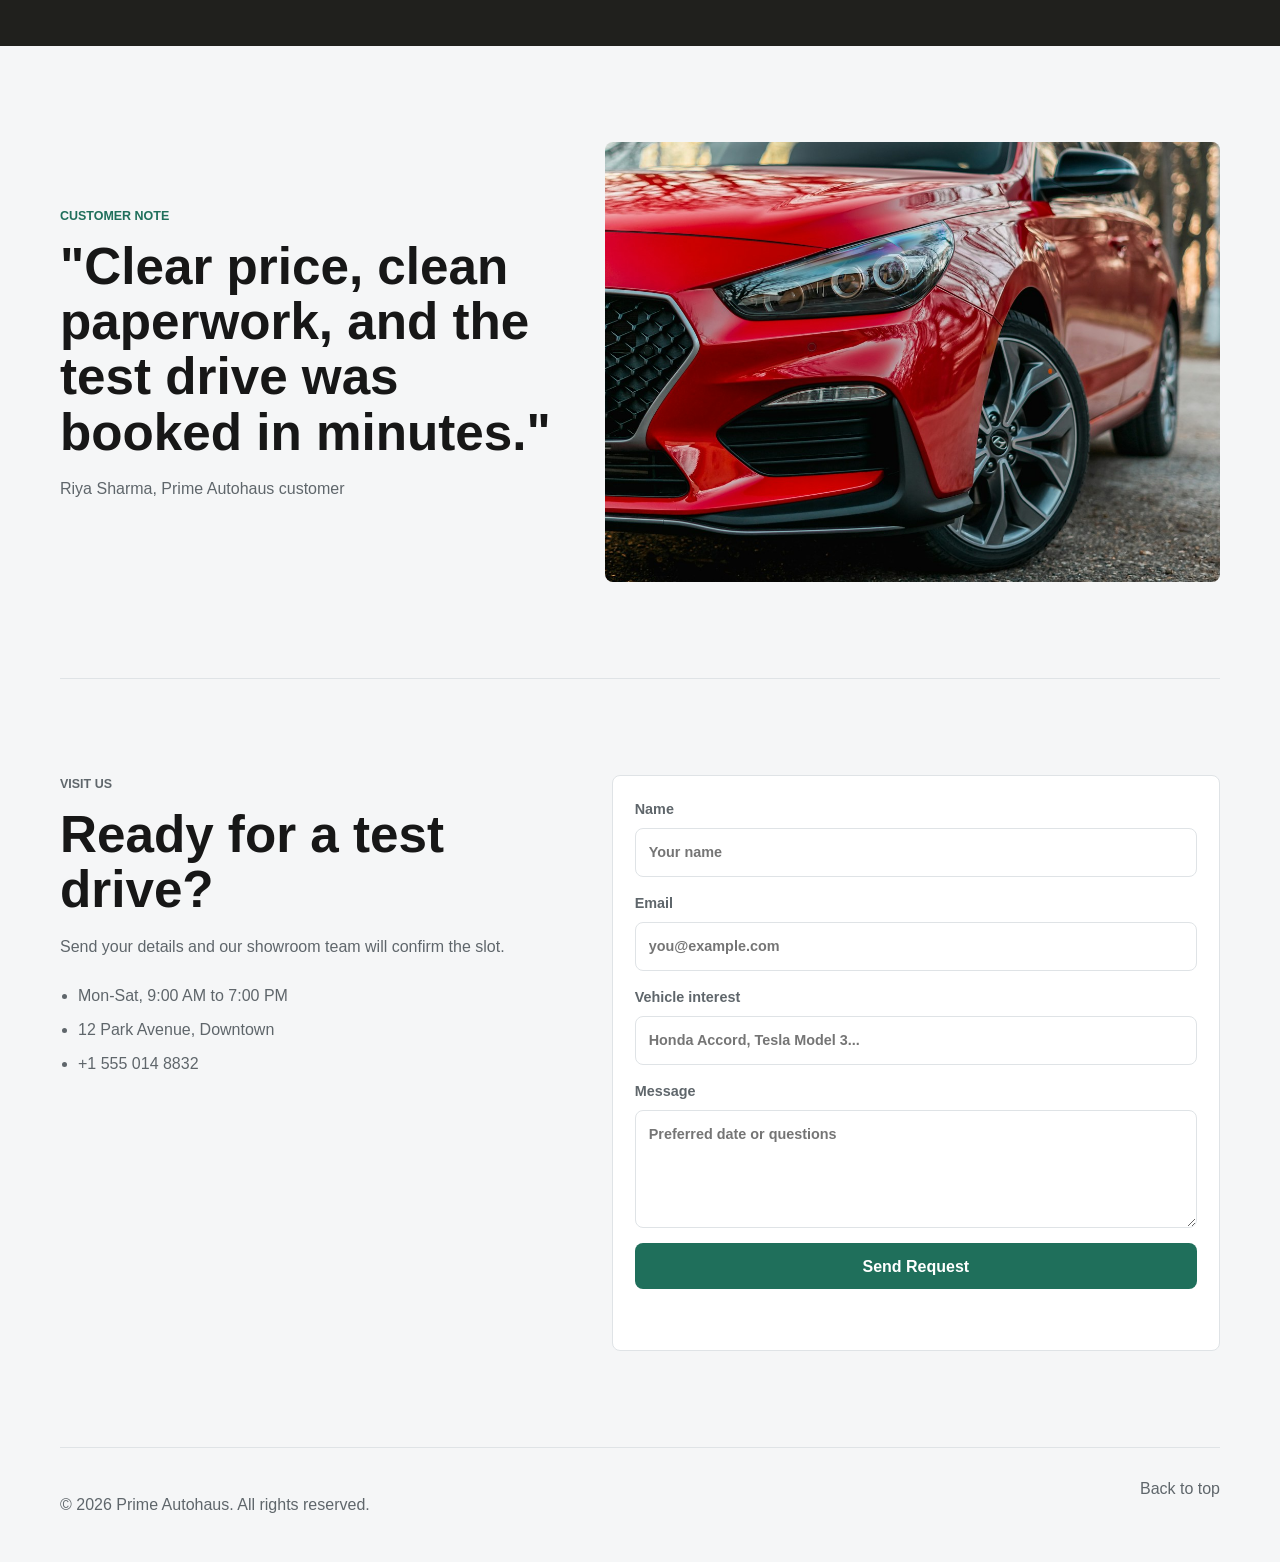
==== commit e76a7cba: "added the car details functionality" ====
--- a/index.html
+++ b/index.html
@@ -50,7 +50,21 @@
       <div class="search-panel">
         <label>
           <span>Search</span>
-          <input id="searchInput" type="search" placeholder="Model, brand, or type">
+          <input id="searchInput" type="search" placeholder="Make, model, year, or price">
+        </label>
+        <label>
+          <span>Make</span>
+          <select id="makeFilter">
+            <option value="all">All makes</option>
+            <option value="BMW">BMW</option>
+            <option value="Ford">Ford</option>
+            <option value="Honda">Honda</option>
+            <option value="Hyundai">Hyundai</option>
+            <option value="Mercedes-Benz">Mercedes-Benz</option>
+            <option value="Porsche">Porsche</option>
+            <option value="Tesla">Tesla</option>
+            <option value="Toyota">Toyota</option>
+          </select>
         </label>
         <label>
           <span>Type</span>
@@ -64,14 +78,22 @@
           </select>
         </label>
         <label>
+          <span>Year</span>
+          <select id="yearFilter">
+            <option value="all">Any year</option>
+            <option value="2023">2023</option>
+            <option value="2022">2022</option>
+            <option value="2021">2021</option>
+            <option value="2020">2020</option>
+          </select>
+        </label>
+        <label>
+          <span>Min price</span>
+          <input id="minPriceFilter" type="number" min="0" step="1000" placeholder="$0">
+        </label>
+        <label>
           <span>Max price</span>
-          <select id="priceFilter">
-            <option value="all">Any price</option>
-            <option value="25000">Under $25,000</option>
-            <option value="35000">Under $35,000</option>
-            <option value="50000">Under $50,000</option>
-            <option value="70000">Under $70,000</option>
-          </select>
+          <input id="maxPriceFilter" type="number" min="0" step="1000" placeholder="$70,000">
         </label>
       </div>
     </section>
@@ -181,26 +203,6 @@
     </section>
   </main>
 
-  <div class="modal" id="carModal" aria-hidden="true">
-    <div class="modal-backdrop" data-close-modal></div>
-    <section class="modal-panel" role="dialog" aria-modal="true" aria-labelledby="modalTitle">
-      <button class="modal-close" type="button" aria-label="Close car details" data-close-modal>&times;</button>
-      <img id="modalImage" src="assets/images/vehicle-sedan.jpg" alt="">
-      <div class="modal-content">
-        <p class="eyebrow" id="modalType">Sedan</p>
-        <h2 id="modalTitle">Car details</h2>
-        <p class="modal-price" id="modalPrice">$0</p>
-        <p id="modalDescription"></p>
-        <dl class="detail-grid" id="modalSpecs"></dl>
-        <div class="feature-list" id="modalFeatures"></div>
-        <div class="modal-actions">
-          <a class="button primary" href="#contact" data-close-modal>Book Test Drive</a>
-          <a class="button secondary dark" href="#finance" data-close-modal>Calculate Finance</a>
-        </div>
-      </div>
-    </section>
-  </div>
-
   <footer class="footer">
     <p>&copy; 2026 Prime Autohaus. All rights reserved.</p>
     <a href="#home">Back to top</a>
--- a/css/02-layout.css
+++ b/css/02-layout.css
@@ -135,3 +135,25 @@
   border-top: 1px solid var(--line);
   color: var(--muted);
 }
+
+.details-page {
+  width: min(1160px, calc(100% - 32px));
+  margin: 0 auto;
+  padding: 34px 0 96px;
+}
+
+.details-hero,
+.details-section,
+.details-contact {
+  display: grid;
+  grid-template-columns: 1.1fr 0.9fr;
+  gap: 40px;
+  align-items: start;
+}
+
+.details-section,
+.details-contact {
+  margin-top: 58px;
+  padding-top: 42px;
+  border-top: 1px solid var(--line);
+}
--- a/css/03-components.css
+++ b/css/03-components.css
@@ -20,6 +20,10 @@
 .nav-links a:hover,
 .nav-links a:focus {
   color: var(--ink);
+}
+
+.nav-links.static {
+  display: flex;
 }
 
 .nav-toggle {
@@ -102,7 +106,7 @@
 
 .search-panel {
   display: grid;
-  grid-template-columns: 1.4fr 1fr 1fr;
+  grid-template-columns: 1.3fr repeat(5, 1fr);
   gap: 16px;
   padding: 20px;
   border-radius: 8px;
@@ -365,7 +369,9 @@
   width: 100%;
   height: 100%;
   min-height: 520px;
-  object-fit: cover;
+  object-fit: contain;
+  object-position: center;
+  padding: 14px;
   background: #e8ecef;
 }
 
@@ -450,3 +456,111 @@
   border-color: var(--line);
   background: var(--surface);
 }
+
+.back-link {
+  display: inline-flex;
+  margin-bottom: 24px;
+  color: var(--accent);
+  font-weight: 800;
+}
+
+.details-gallery {
+  display: grid;
+  gap: 14px;
+}
+
+.details-main-image {
+  width: 100%;
+  aspect-ratio: 16 / 10;
+  border-radius: 8px;
+  object-fit: contain;
+  background: #e8ecef;
+}
+
+.details-thumbs {
+  display: grid;
+  grid-template-columns: repeat(3, 1fr);
+  gap: 12px;
+}
+
+.thumb-button {
+  border: 2px solid transparent;
+  border-radius: 8px;
+  padding: 0;
+  overflow: hidden;
+  background: #e8ecef;
+  cursor: pointer;
+}
+
+.thumb-button.active {
+  border-color: var(--accent);
+}
+
+.thumb-button img {
+  width: 100%;
+  aspect-ratio: 4 / 3;
+  object-fit: cover;
+}
+
+.details-summary {
+  border: 1px solid var(--line);
+  border-radius: 8px;
+  padding: 28px;
+  background: var(--surface);
+}
+
+.details-summary h1 {
+  font-size: clamp(2.1rem, 4vw, 3.8rem);
+}
+
+.details-price {
+  margin: 18px 0;
+  color: var(--accent);
+  font-size: 1.7rem;
+  font-weight: 800;
+}
+
+.details-summary p:not(.eyebrow):not(.details-price),
+.details-contact p,
+.details-contact li {
+  color: var(--muted);
+}
+
+.details-actions {
+  display: flex;
+  flex-wrap: wrap;
+  gap: 12px;
+  margin-top: 28px;
+}
+
+.detail-grid.wide {
+  grid-template-columns: repeat(5, 1fr);
+  margin: 0;
+}
+
+.feature-list.large span {
+  padding: 10px 13px;
+}
+
+.details-contact {
+  border-radius: 8px;
+  padding: 34px;
+  color: #fff;
+  background: #20201d;
+}
+
+.details-contact .eyebrow {
+  color: var(--warm);
+}
+
+.details-contact p,
+.details-contact li {
+  color: rgba(255, 255, 255, 0.78);
+}
+
+.details-contact ul {
+  display: grid;
+  gap: 10px;
+  margin: 0;
+  padding-left: 18px;
+}
--- a/css/04-responsive.css
+++ b/css/04-responsive.css
@@ -1,6 +1,14 @@
 @media (max-width: 1180px) {
   .inventory-grid {
     grid-template-columns: repeat(3, minmax(0, 1fr));
+  }
+
+  .search-panel {
+    grid-template-columns: repeat(3, 1fr);
+  }
+
+  .detail-grid.wide {
+    grid-template-columns: repeat(3, 1fr);
   }
 }
 
@@ -16,6 +24,13 @@
   .modal-panel > img {
     min-height: 300px;
     max-height: 360px;
+    height: auto;
+  }
+
+  .details-hero,
+  .details-section,
+  .details-contact {
+    grid-template-columns: 1fr;
   }
 }
 
@@ -47,9 +62,23 @@
     display: flex;
   }
 
+  .nav-links.static {
+    position: static;
+    display: flex;
+    flex-direction: row;
+    border: 0;
+    box-shadow: none;
+    background: transparent;
+  }
+
   .nav-links a {
     padding: 14px 16px;
     border-bottom: 1px solid var(--line);
+  }
+
+  .nav-links.static a {
+    padding: 0;
+    border-bottom: 0;
   }
 
   .nav-links a:last-child {
@@ -77,6 +106,10 @@
     grid-template-columns: 1fr;
   }
 
+  .search-panel {
+    grid-template-columns: repeat(2, 1fr);
+  }
+
   .finance-form {
     grid-template-columns: 1fr;
   }
@@ -95,6 +128,7 @@
 @media (max-width: 540px) {
   .hero-actions,
   .card-actions,
+  .details-actions,
   .footer {
     flex-direction: column;
   }
@@ -128,6 +162,17 @@
     grid-template-columns: 1fr;
   }
 
+  .search-panel,
+  .detail-grid.wide,
+  .details-thumbs {
+    grid-template-columns: 1fr;
+  }
+
+  .details-summary,
+  .details-contact {
+    padding: 22px;
+  }
+
   .modal {
     padding: 12px;
   }
@@ -139,6 +184,7 @@
   .modal-panel > img {
     min-height: 230px;
     max-height: 260px;
+    padding: 10px;
   }
 
   .detail-grid,
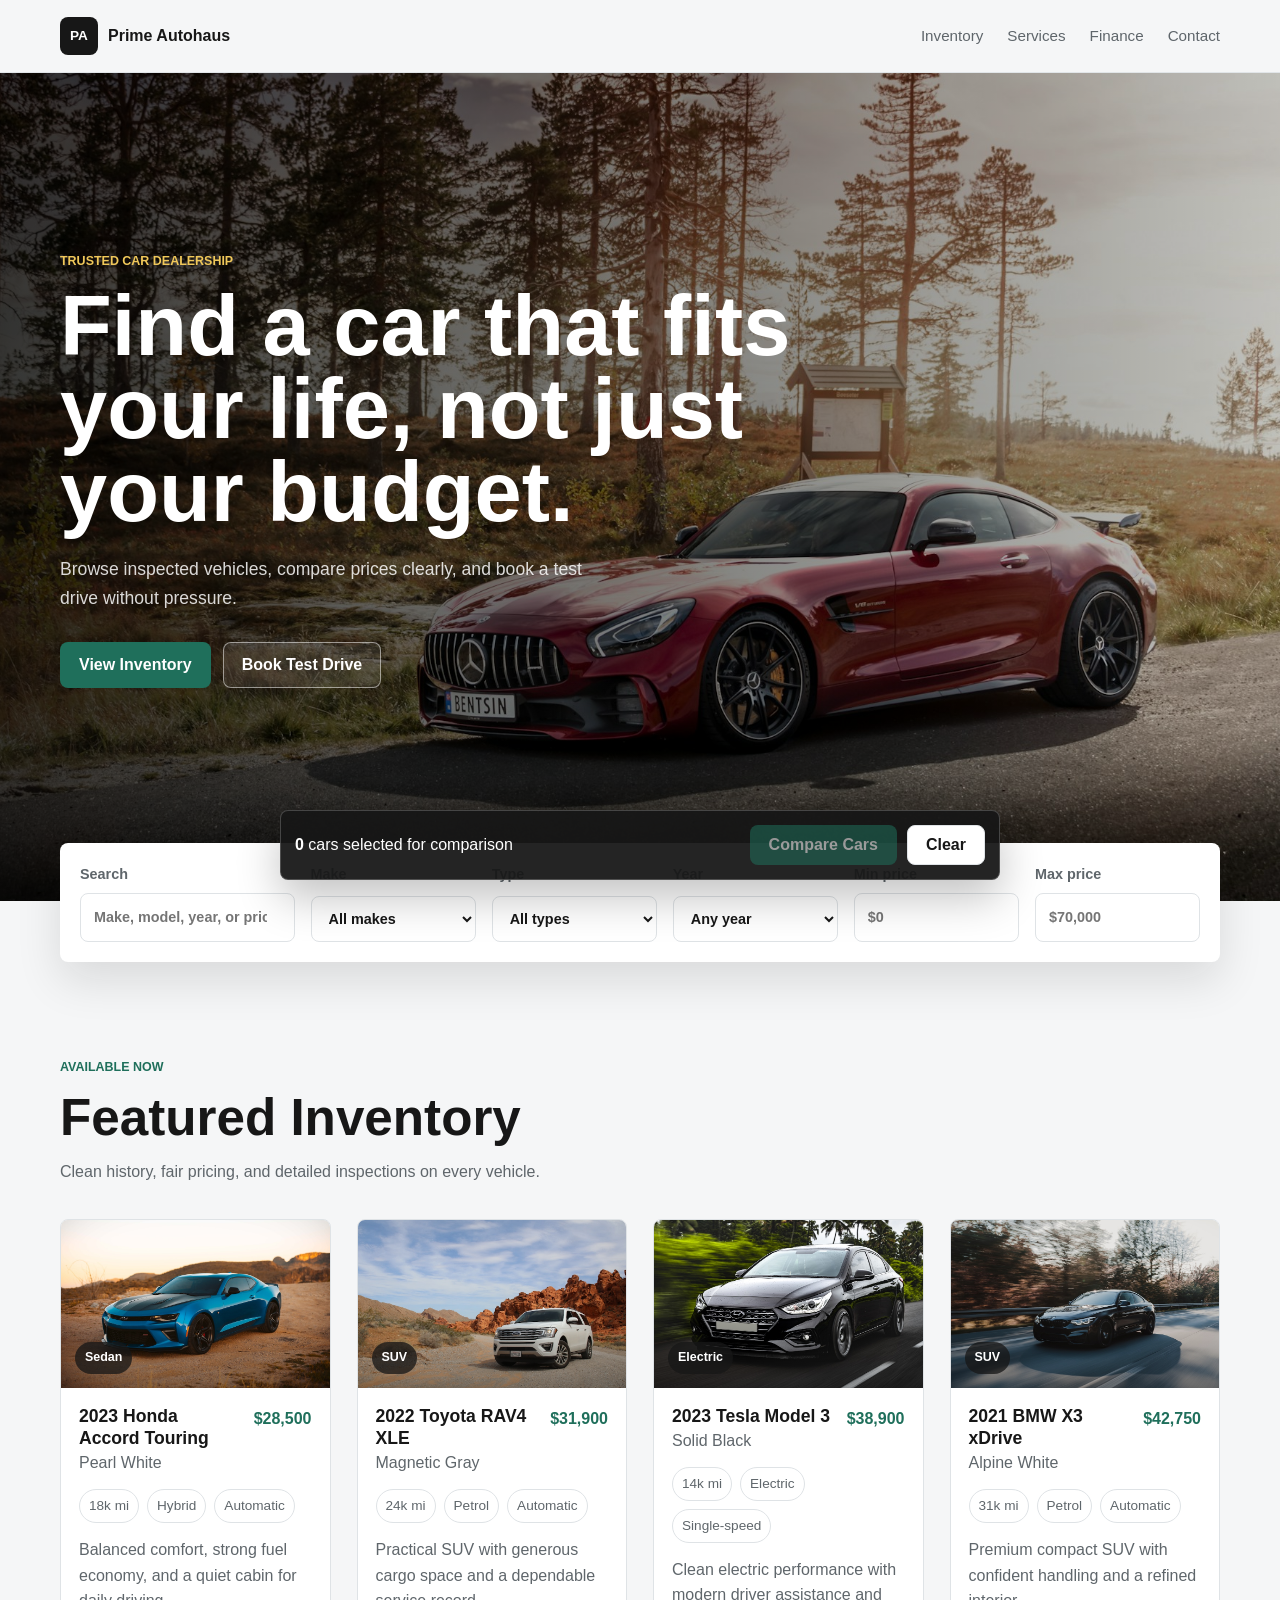
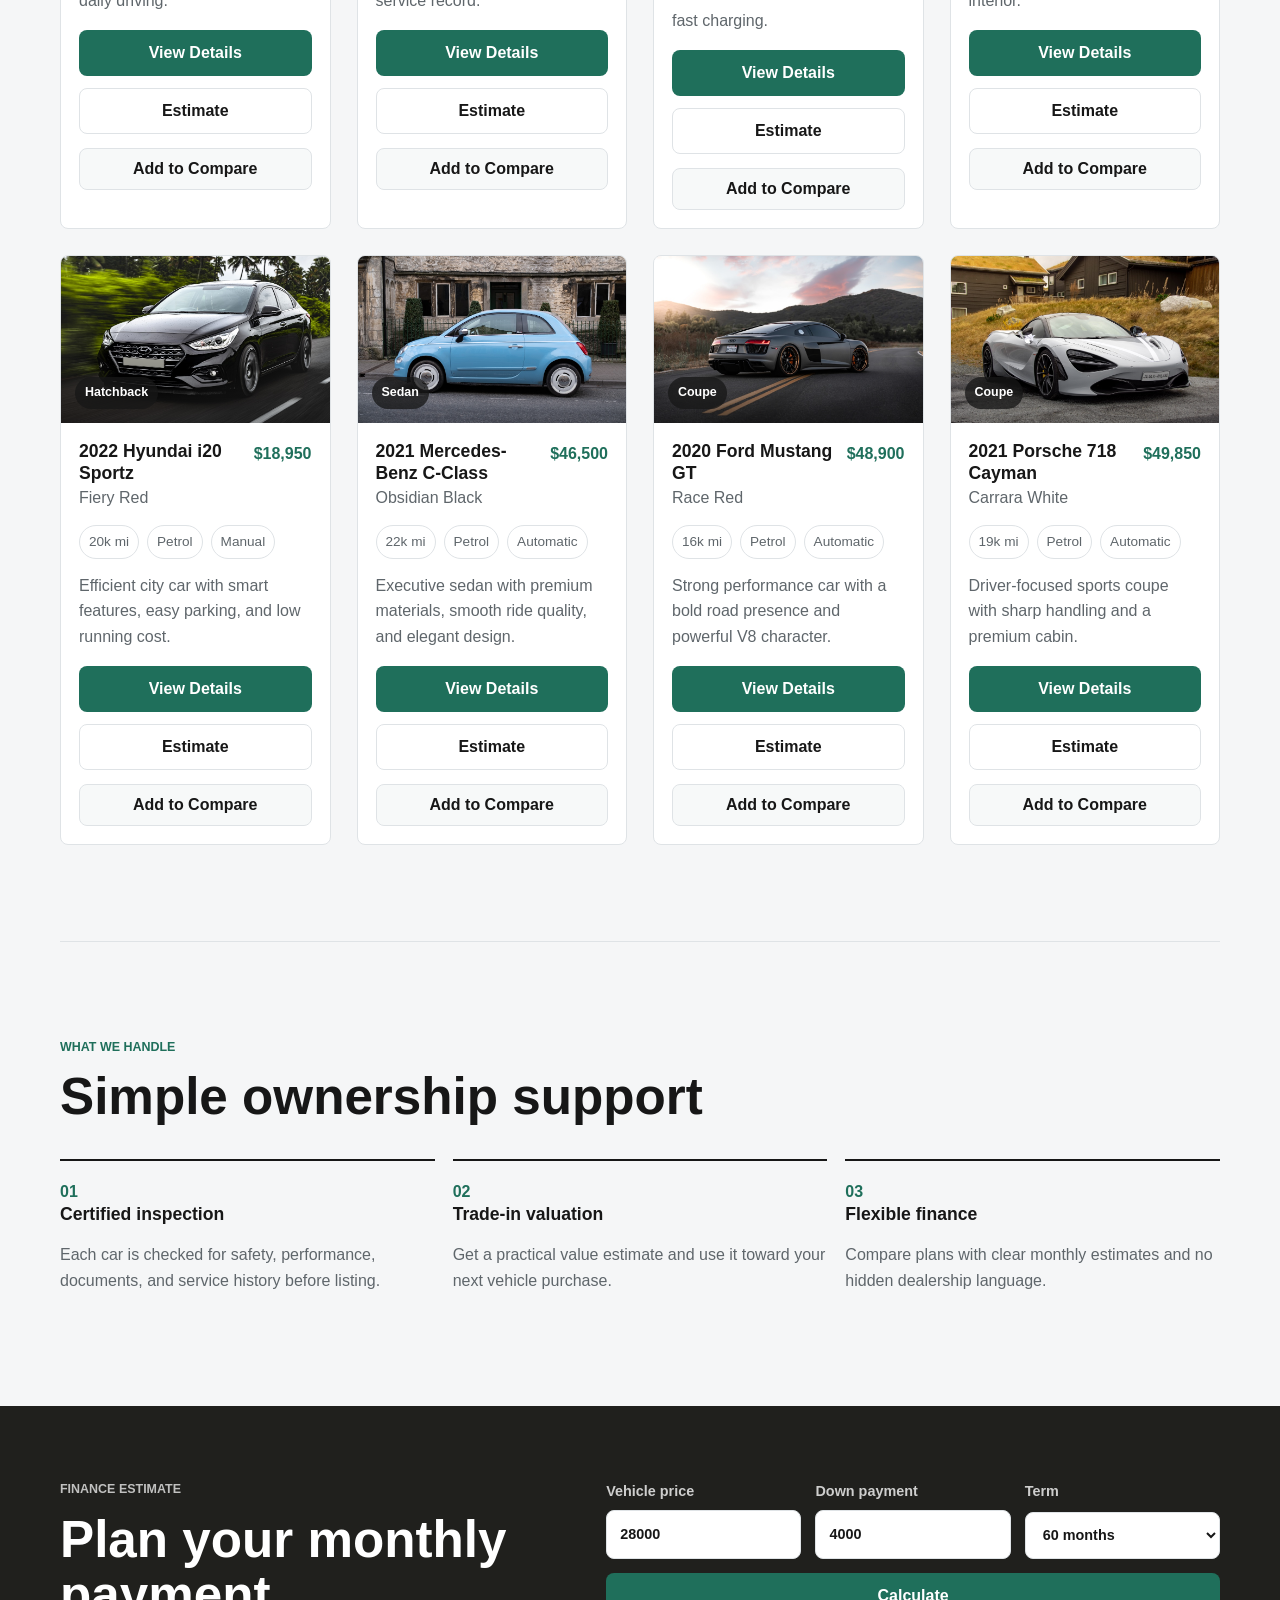
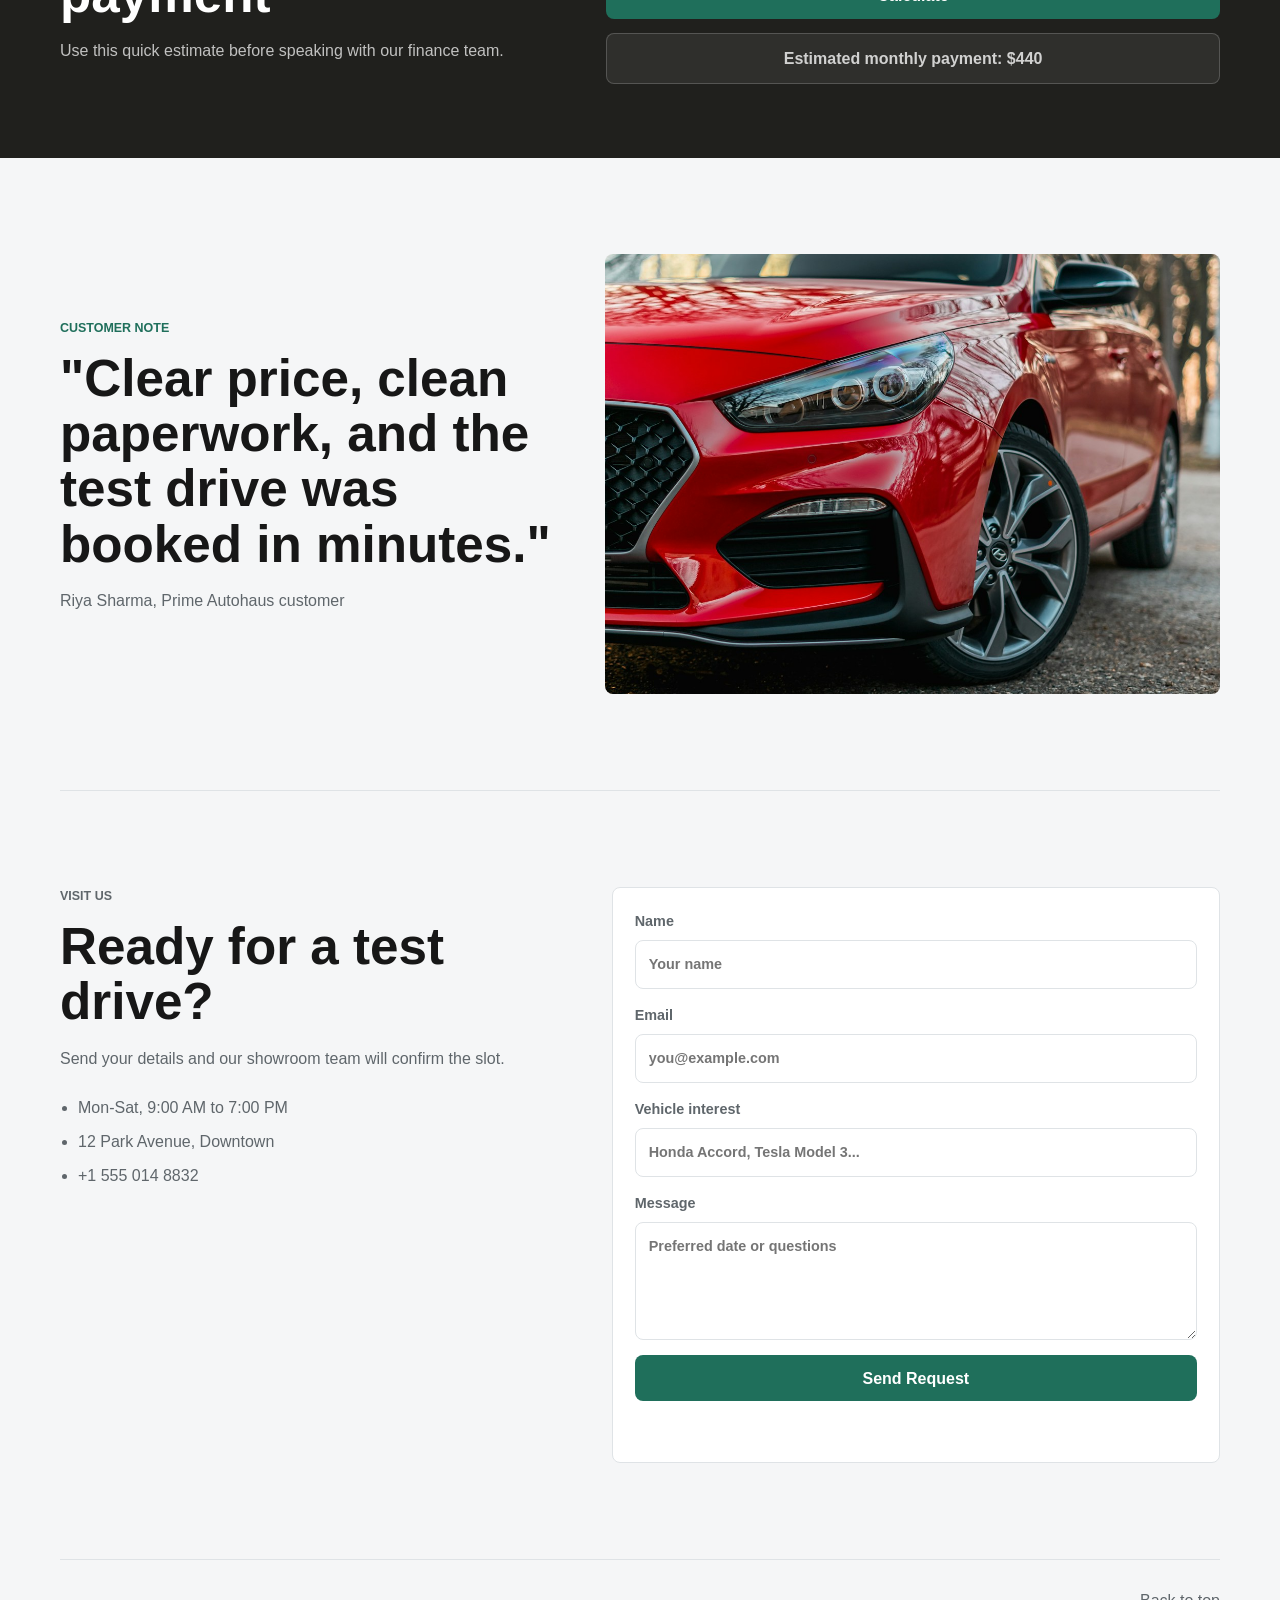
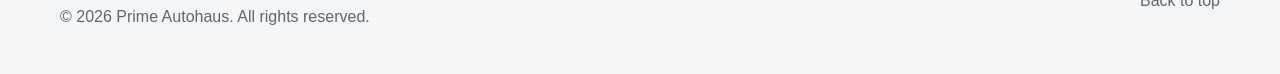
==== commit f687d414: "added the compare car functionality" ====
--- a/index.html
+++ b/index.html
@@ -203,6 +203,27 @@
     </section>
   </main>
 
+  <div class="compare-bar" id="compareBar" hidden>
+    <p><strong id="compareCount">0</strong> cars selected for comparison</p>
+    <div class="compare-actions">
+      <button class="button primary" type="button" id="openCompareButton">Compare Cars</button>
+      <button class="button secondary dark" type="button" id="clearCompareButton">Clear</button>
+    </div>
+  </div>
+
+  <div class="modal compare-modal" id="compareModal" aria-hidden="true">
+    <div class="modal-backdrop" data-close-compare></div>
+    <section class="compare-panel" role="dialog" aria-modal="true" aria-labelledby="compareTitle">
+      <button class="modal-close" type="button" aria-label="Close comparison" data-close-compare>&times;</button>
+      <div class="compare-header">
+        <p class="eyebrow">Car comparison</p>
+        <h2 id="compareTitle">Compare selected cars</h2>
+        <p>Review important details side by side before opening the full car page.</p>
+      </div>
+      <div class="compare-table-wrap" id="compareTableWrap"></div>
+    </section>
+  </div>
+
   <footer class="footer">
     <p>&copy; 2026 Prime Autohaus. All rights reserved.</p>
     <a href="#home">Back to top</a>
--- a/css/03-components.css
+++ b/css/03-components.css
@@ -238,6 +238,23 @@
   background: var(--surface);
 }
 
+.compare-toggle {
+  width: 100%;
+  min-height: 42px;
+  border: 1px solid var(--line);
+  border-radius: 8px;
+  color: var(--ink);
+  background: #f7f9f9;
+  cursor: pointer;
+  font-weight: 800;
+}
+
+.compare-toggle.selected {
+  color: #fff;
+  border-color: var(--accent);
+  background: var(--accent);
+}
+
 .empty-state {
   color: var(--muted);
   border: 1px dashed var(--line);
@@ -457,6 +474,112 @@
   background: var(--surface);
 }
 
+.compare-bar {
+  position: fixed;
+  left: 50%;
+  bottom: 20px;
+  z-index: 45;
+  width: min(720px, calc(100% - 32px));
+  display: flex;
+  align-items: center;
+  justify-content: space-between;
+  gap: 16px;
+  border: 1px solid rgba(255, 255, 255, 0.2);
+  border-radius: 8px;
+  padding: 14px;
+  color: #fff;
+  background: rgba(23, 23, 23, 0.94);
+  box-shadow: 0 18px 44px rgba(0, 0, 0, 0.24);
+  transform: translateX(-50%);
+}
+
+.compare-bar p {
+  margin: 0;
+}
+
+.compare-actions {
+  display: flex;
+  gap: 10px;
+}
+
+.compare-actions .button {
+  min-height: 40px;
+}
+
+.compare-actions .button:disabled {
+  cursor: not-allowed;
+  opacity: 0.55;
+}
+
+.compare-modal {
+  padding: 24px;
+}
+
+.compare-panel {
+  position: relative;
+  z-index: 1;
+  width: min(1120px, 100%);
+  max-height: calc(100vh - 48px);
+  overflow: auto;
+  border-radius: 8px;
+  background: var(--surface);
+  box-shadow: 0 28px 80px rgba(0, 0, 0, 0.3);
+}
+
+.compare-header {
+  padding: 28px 28px 0;
+}
+
+.compare-header p:not(.eyebrow) {
+  color: var(--muted);
+}
+
+.compare-table-wrap {
+  overflow-x: auto;
+  padding: 24px 28px 28px;
+}
+
+.compare-table {
+  width: 100%;
+  min-width: 760px;
+  border-collapse: collapse;
+}
+
+.compare-table th,
+.compare-table td {
+  border: 1px solid var(--line);
+  padding: 14px;
+  text-align: left;
+  vertical-align: top;
+}
+
+.compare-table thead th {
+  background: #f7f9f9;
+}
+
+.compare-table th:first-child {
+  width: 150px;
+}
+
+.compare-table img {
+  width: 170px;
+  aspect-ratio: 16 / 10;
+  border-radius: 8px;
+  display: block;
+  margin-bottom: 10px;
+  object-fit: cover;
+}
+
+.compare-table span {
+  display: block;
+  font-weight: 800;
+}
+
+.compare-table a {
+  color: var(--accent);
+  font-weight: 800;
+}
+
 .back-link {
   display: inline-flex;
   margin-bottom: 24px;
--- a/css/04-responsive.css
+++ b/css/04-responsive.css
@@ -192,4 +192,19 @@
     grid-template-columns: 1fr;
     flex-direction: column;
   }
-}
+
+  .compare-bar {
+    align-items: stretch;
+    flex-direction: column;
+  }
+
+  .compare-actions {
+    flex-direction: column;
+  }
+
+  .compare-header,
+  .compare-table-wrap {
+    padding-left: 18px;
+    padding-right: 18px;
+  }
+}
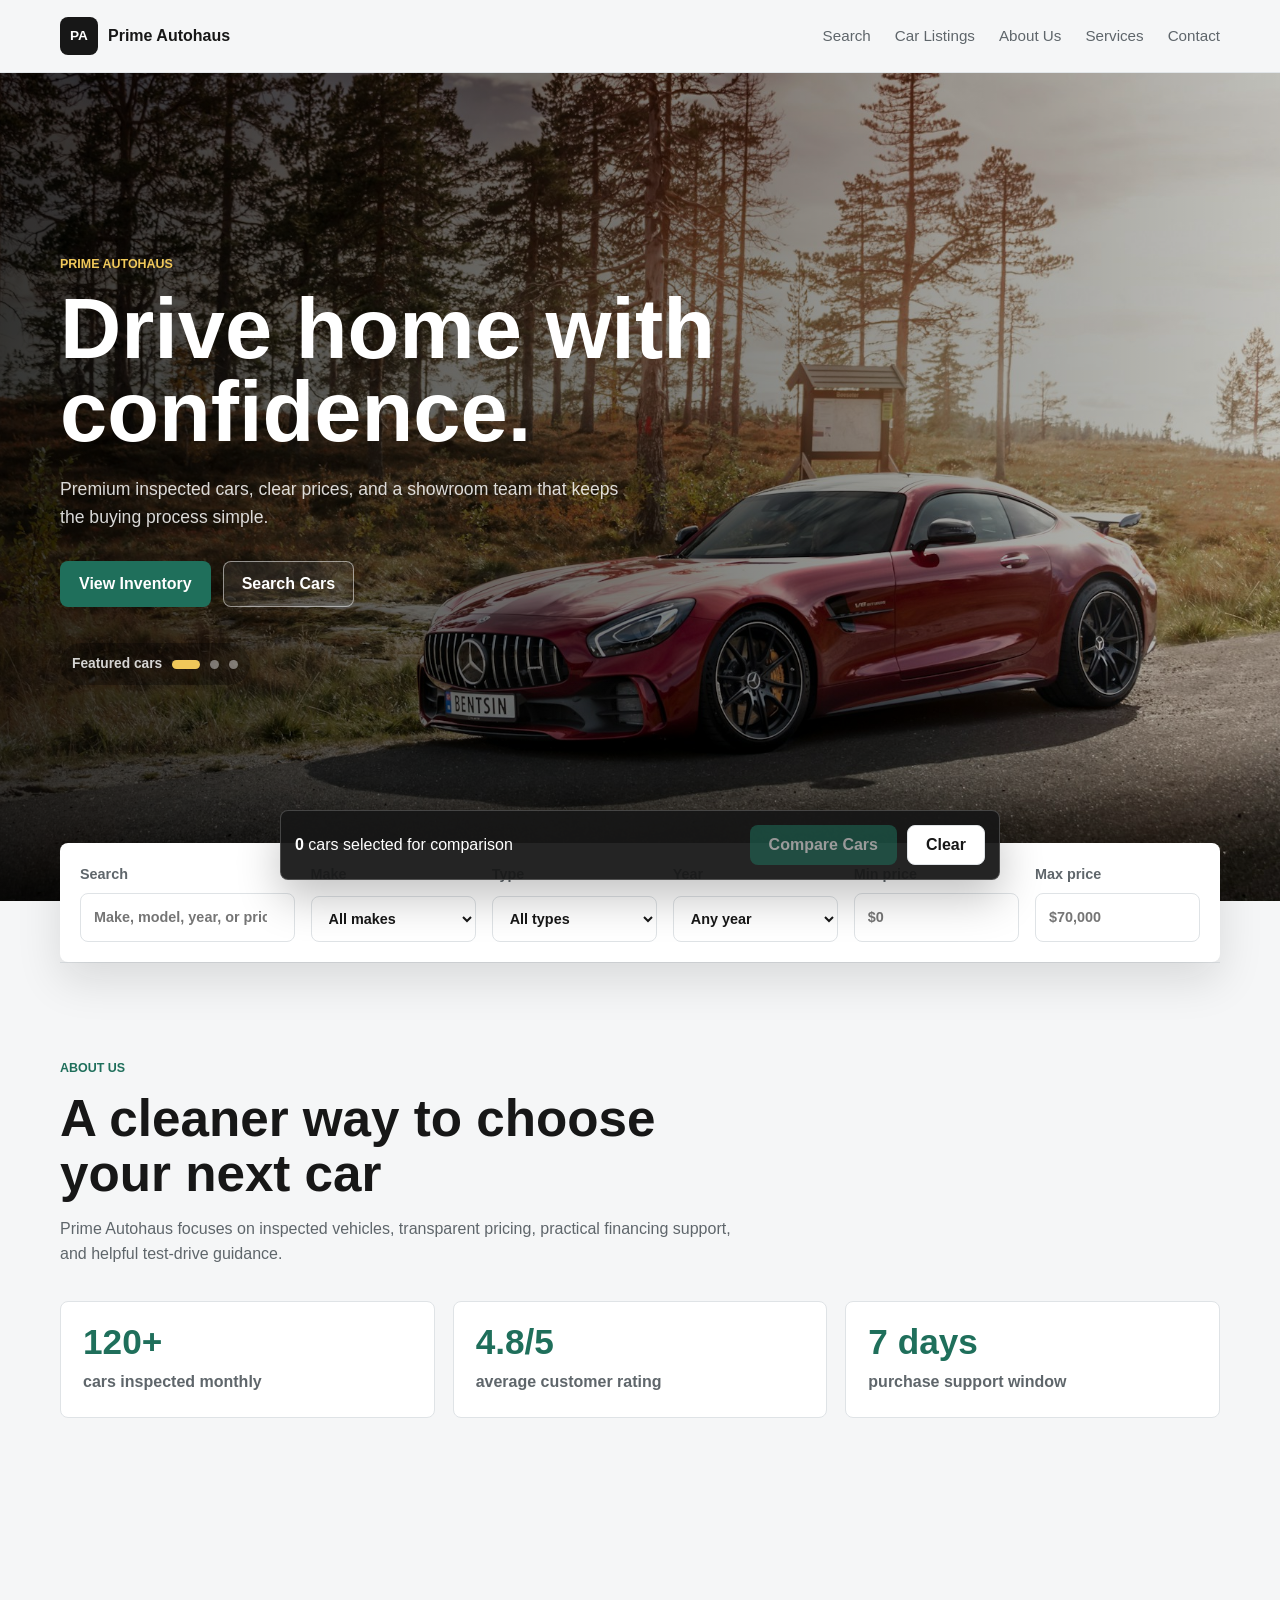
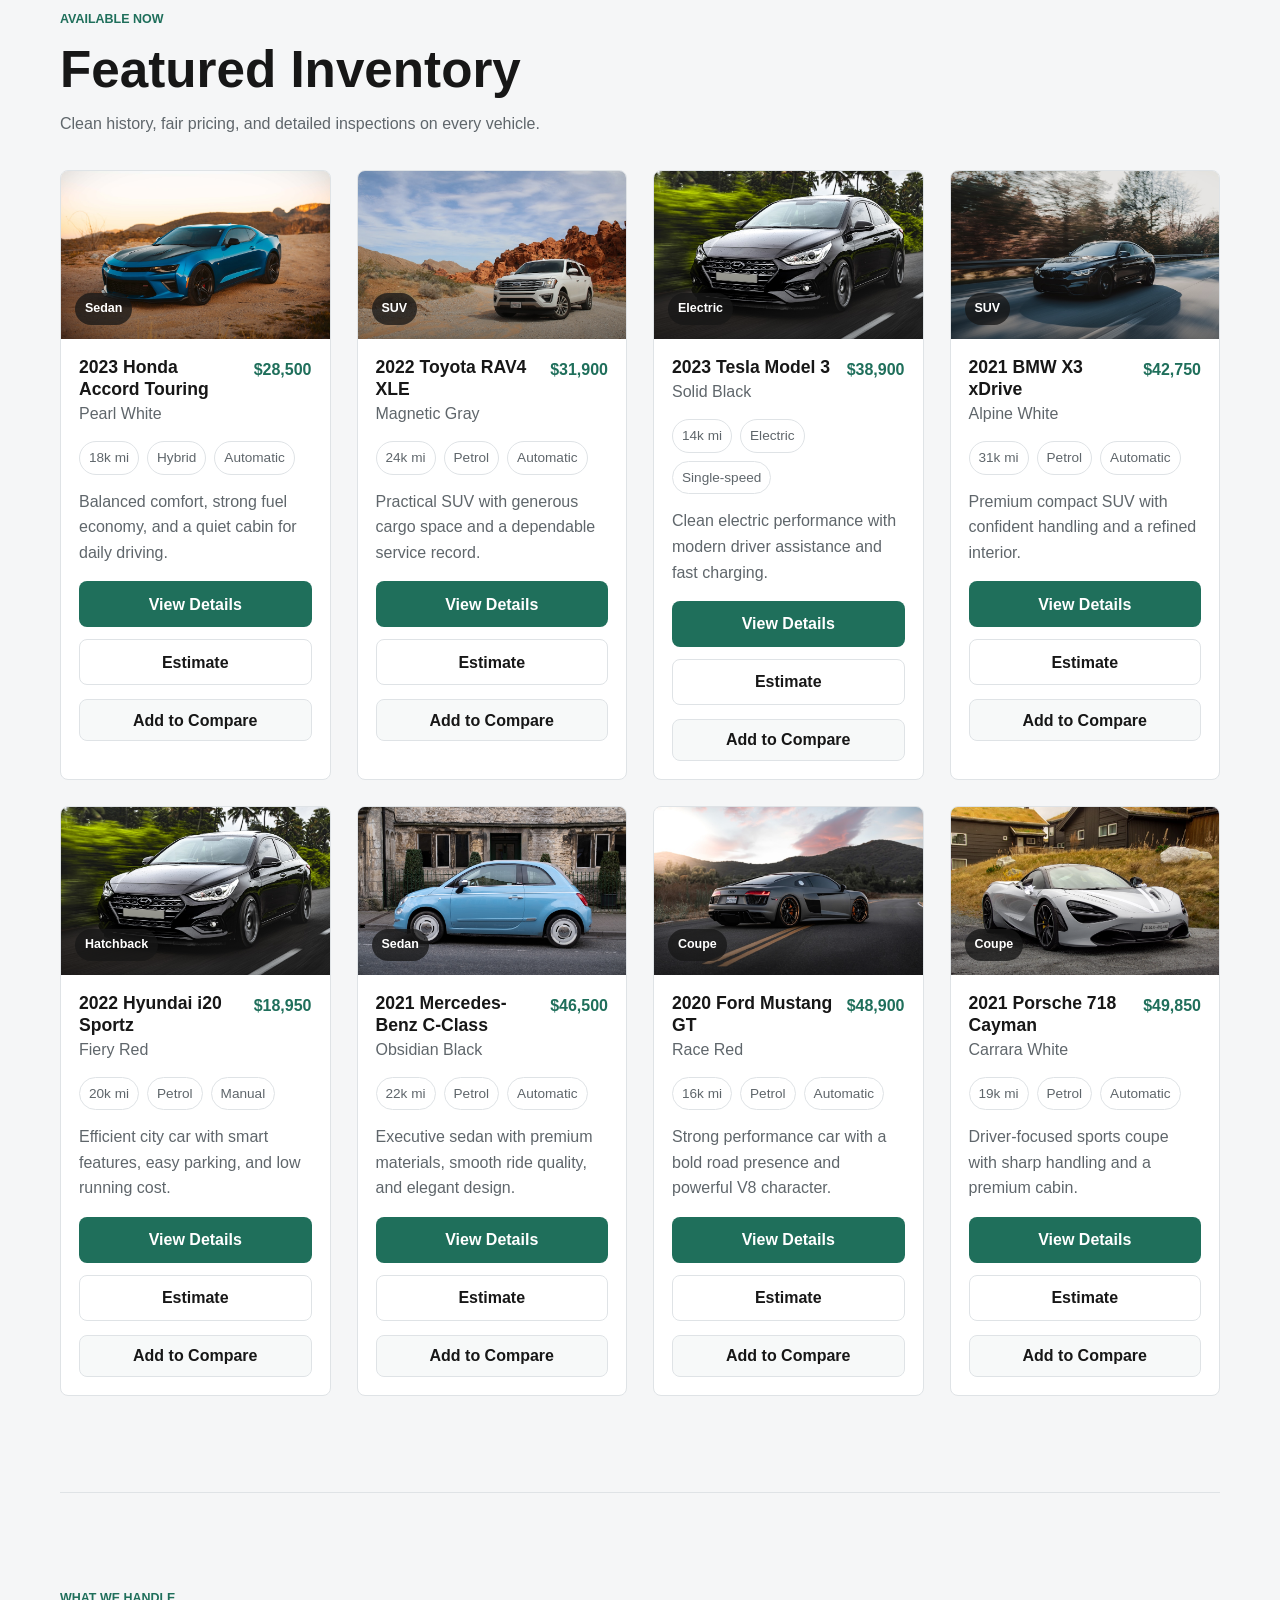
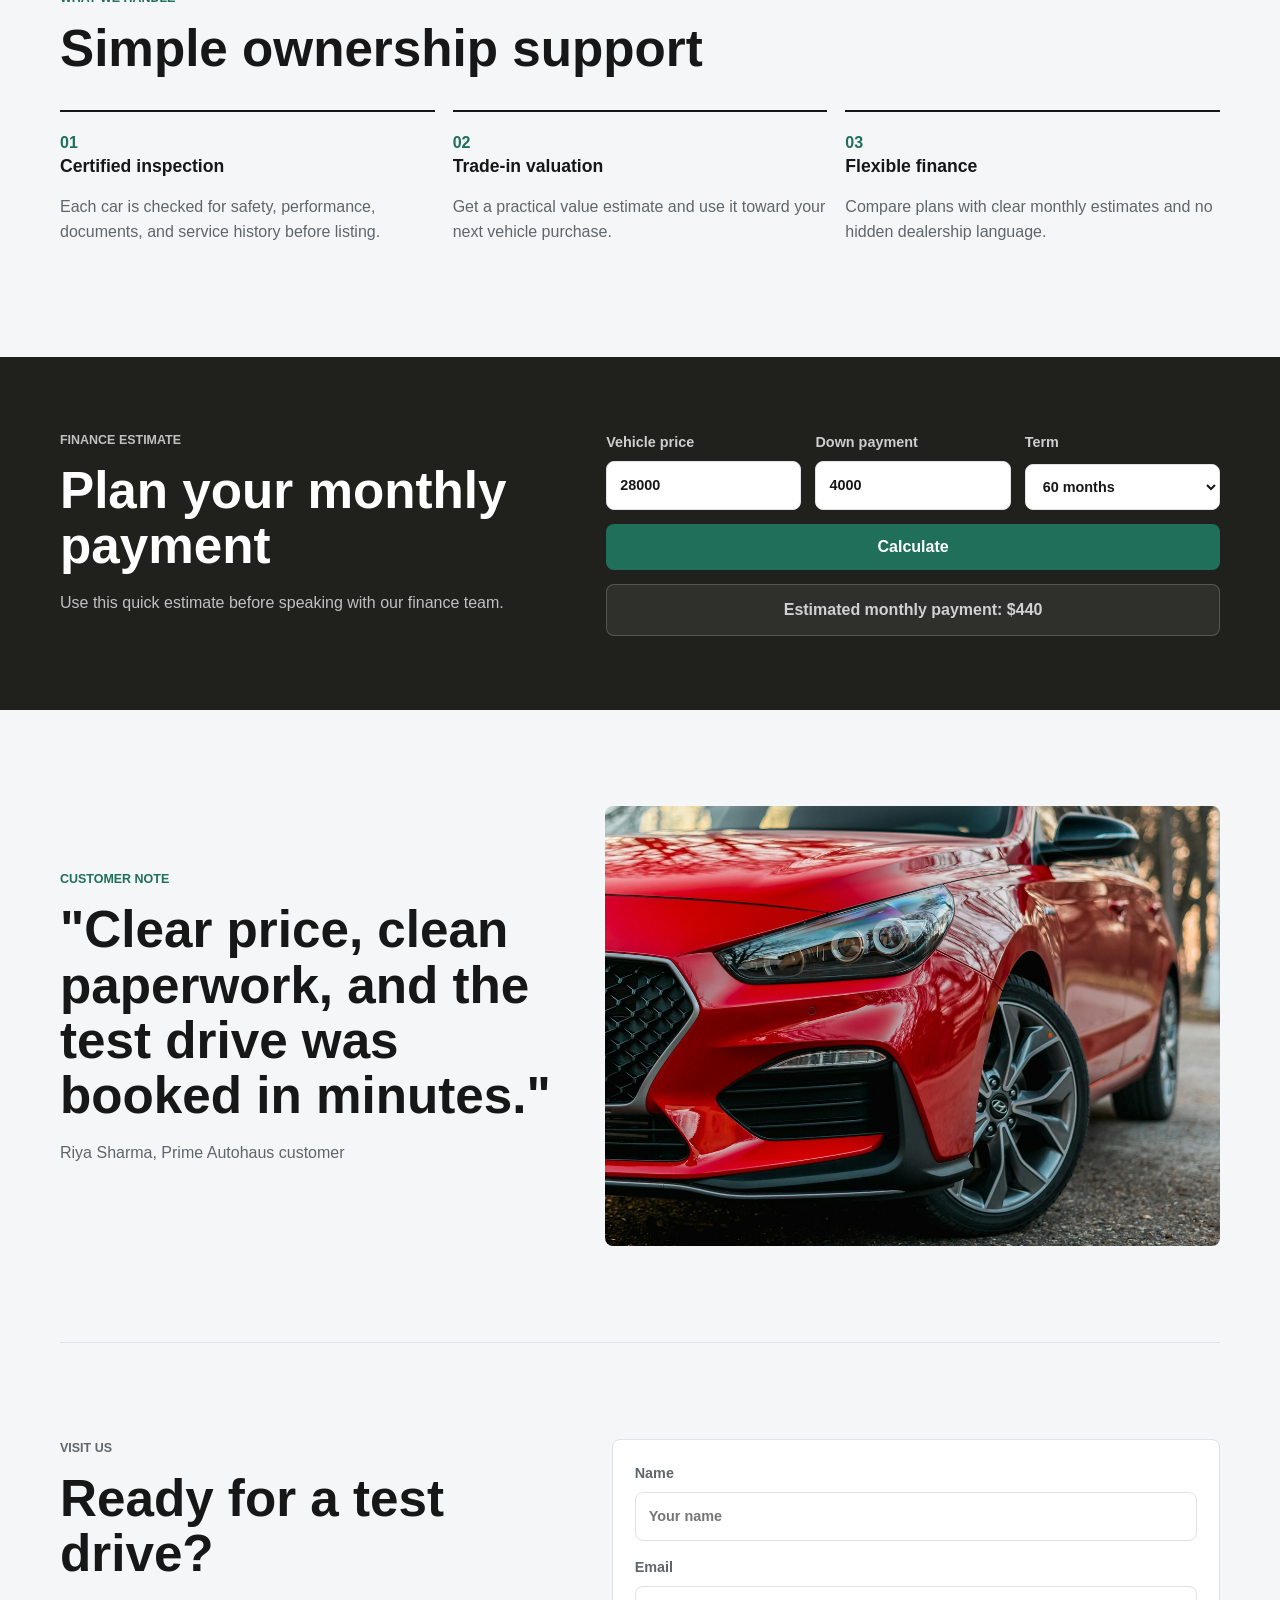
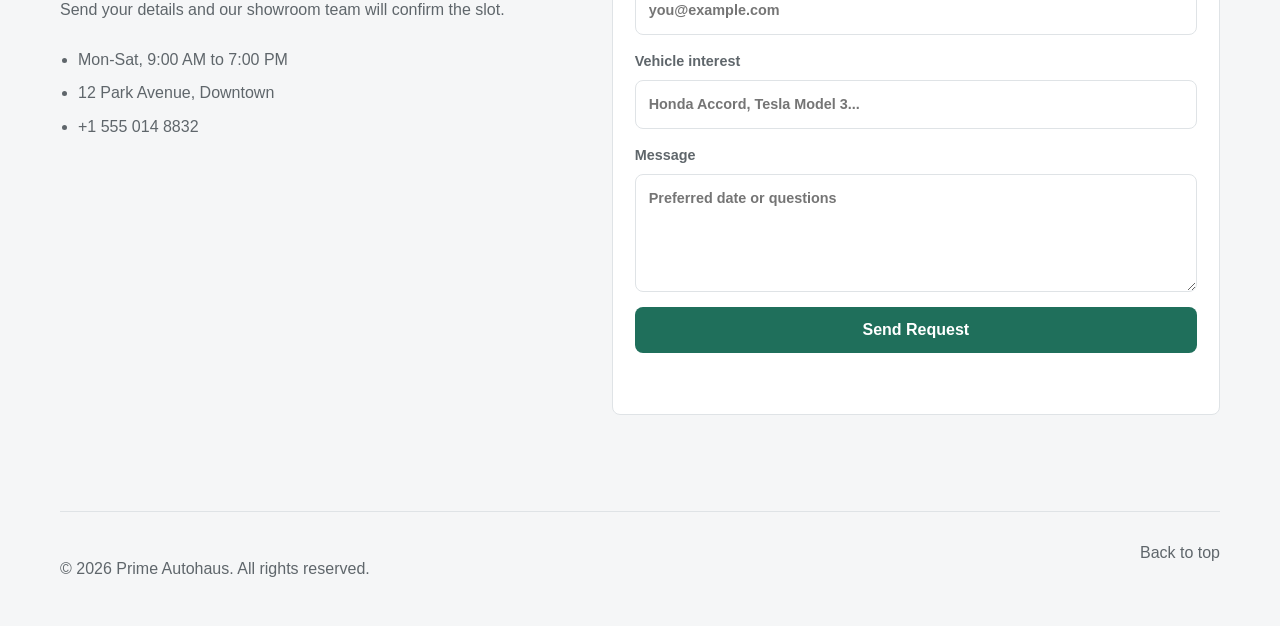
==== commit ee954a26: "working on the home page and file structure" ====
--- a/index.html
+++ b/index.html
@@ -6,8 +6,16 @@
   <title>Prime Autohaus | Car Dealership</title>
   <link rel="stylesheet" href="css/01-base.css">
   <link rel="stylesheet" href="css/02-layout.css">
-  <link rel="stylesheet" href="css/03-components.css">
-  <link rel="stylesheet" href="css/04-responsive.css">
+  <link rel="stylesheet" href="css/03-header.css">
+  <link rel="stylesheet" href="css/04-buttons.css">
+  <link rel="stylesheet" href="css/05-hero.css">
+  <link rel="stylesheet" href="css/06-search.css">
+  <link rel="stylesheet" href="css/07-inventory.css">
+  <link rel="stylesheet" href="css/08-sections.css">
+  <link rel="stylesheet" href="css/09-forms.css">
+  <link rel="stylesheet" href="css/10-details.css">
+  <link rel="stylesheet" href="css/11-compare.css">
+  <link rel="stylesheet" href="css/12-responsive.css">
 </head>
 <body>
   <header class="site-header">
@@ -22,9 +30,10 @@
         <span></span>
       </button>
       <div class="nav-links" id="navLinks">
-        <a href="#inventory">Inventory</a>
+        <a href="#search">Search</a>
+        <a href="#inventory">Car Listings</a>
+        <a href="#about">About Us</a>
         <a href="#services">Services</a>
-        <a href="#finance">Finance</a>
         <a href="#contact">Contact</a>
       </div>
     </nav>
@@ -36,17 +45,25 @@
         <img id="heroImage" src="assets/images/hero-luxury-car.jpg" alt="">
       </div>
       <div class="hero-content">
-        <p class="eyebrow">Trusted car dealership</p>
-        <h1>Find a car that fits your life, not just your budget.</h1>
-        <p class="hero-copy">Browse inspected vehicles, compare prices clearly, and book a test drive without pressure.</p>
+        <div class="hero-banner">
+          <p class="eyebrow">Prime Autohaus</p>
+          <h1>Drive home with confidence.</h1>
+          <p class="hero-tagline">Premium inspected cars, clear prices, and a showroom team that keeps the buying process simple.</p>
+        </div>
         <div class="hero-actions">
           <a class="button primary" href="#inventory">View Inventory</a>
-          <a class="button secondary" href="#contact">Book Test Drive</a>
+          <a class="button secondary" href="#search">Search Cars</a>
         </div>
-      </div>
-    </section>
-
-    <section class="quick-search" aria-label="Quick vehicle search">
+        <div class="carousel-status" aria-label="Featured car carousel">
+          <span class="carousel-label">Featured cars</span>
+          <span class="carousel-dot active" data-slide-dot="0"></span>
+          <span class="carousel-dot" data-slide-dot="1"></span>
+          <span class="carousel-dot" data-slide-dot="2"></span>
+        </div>
+      </div>
+    </section>
+
+    <section class="quick-search" id="search" aria-label="Quick vehicle search">
       <div class="search-panel">
         <label>
           <span>Search</span>
@@ -98,6 +115,28 @@
       </div>
     </section>
 
+    <section class="section about-section" id="about">
+      <div class="section-heading">
+        <p class="eyebrow">About us</p>
+        <h2>A cleaner way to choose your next car</h2>
+        <p>Prime Autohaus focuses on inspected vehicles, transparent pricing, practical financing support, and helpful test-drive guidance.</p>
+      </div>
+      <div class="about-grid">
+        <article>
+          <strong>120+</strong>
+          <span>cars inspected monthly</span>
+        </article>
+        <article>
+          <strong>4.8/5</strong>
+          <span>average customer rating</span>
+        </article>
+        <article>
+          <strong>7 days</strong>
+          <span>purchase support window</span>
+        </article>
+      </div>
+    </section>
+
     <section class="section" id="inventory">
       <div class="section-heading">
         <p class="eyebrow">Available now</p>
--- a/css/03-header.css
+++ b/css/03-header.css
@@ -0,0 +1,45 @@
+.brand {
+  display: inline-flex;
+  align-items: center;
+  gap: 10px;
+  font-weight: 700;
+}
+
+.brand-mark {
+  width: 38px;
+  height: 38px;
+  border-radius: 8px;
+  display: grid;
+  place-items: center;
+  color: #fff;
+  background: var(--ink);
+  font-size: 0.85rem;
+  letter-spacing: 0;
+}
+
+.nav-links a:hover,
+.nav-links a:focus {
+  color: var(--ink);
+}
+
+.nav-links.static {
+  display: flex;
+}
+
+.nav-toggle {
+  display: none;
+  width: 42px;
+  height: 42px;
+  border: 1px solid var(--line);
+  border-radius: 8px;
+  background: var(--surface);
+  cursor: pointer;
+}
+
+.nav-toggle span {
+  display: block;
+  width: 18px;
+  height: 2px;
+  margin: 4px auto;
+  background: var(--ink);
+}
--- a/css/04-buttons.css
+++ b/css/04-buttons.css
@@ -0,0 +1,37 @@
+.button {
+  min-height: 46px;
+  border: 1px solid transparent;
+  border-radius: 8px;
+  display: inline-flex;
+  align-items: center;
+  justify-content: center;
+  padding: 0 18px;
+  cursor: pointer;
+  font-weight: 700;
+  transition: transform 0.2s ease, background 0.2s ease;
+}
+
+.button:hover {
+  transform: translateY(-1px);
+}
+
+.button.primary {
+  color: #fff;
+  background: var(--accent);
+}
+
+.button.primary:hover {
+  background: var(--accent-dark);
+}
+
+.button.secondary {
+  color: #fff;
+  border-color: rgba(255, 255, 255, 0.5);
+  background: rgba(255, 255, 255, 0.08);
+}
+
+.button.dark {
+  color: var(--ink);
+  border-color: var(--line);
+  background: var(--surface);
+}
--- a/css/05-hero.css
+++ b/css/05-hero.css
@@ -0,0 +1,60 @@
+.eyebrow {
+  margin: 0 0 12px;
+  color: var(--accent);
+  font-size: 0.78rem;
+  font-weight: 700;
+  text-transform: uppercase;
+  letter-spacing: 0;
+}
+
+.hero .eyebrow {
+  color: var(--warm);
+}
+
+.hero-banner {
+  max-width: 820px;
+}
+
+.hero-tagline {
+  max-width: 560px;
+  margin: 22px 0 0;
+  color: rgba(255, 255, 255, 0.84);
+  font-size: 1.1rem;
+}
+
+.hero-actions,
+.card-actions {
+  display: flex;
+  flex-wrap: wrap;
+  gap: 12px;
+  margin-top: 30px;
+}
+
+.carousel-status {
+  display: inline-flex;
+  align-items: center;
+  gap: 10px;
+  margin-top: 36px;
+  border-radius: 999px;
+  padding: 10px 12px;
+  color: rgba(255, 255, 255, 0.82);
+  background: rgba(0, 0, 0, 0.28);
+}
+
+.carousel-label {
+  font-size: 0.86rem;
+  font-weight: 800;
+}
+
+.carousel-dot {
+  width: 9px;
+  height: 9px;
+  border-radius: 999px;
+  background: rgba(255, 255, 255, 0.42);
+  transition: width 0.2s ease, background 0.2s ease;
+}
+
+.carousel-dot.active {
+  width: 28px;
+  background: var(--warm);
+}
--- a/css/06-search.css
+++ b/css/06-search.css
@@ -0,0 +1,9 @@
+.search-panel {
+  display: grid;
+  grid-template-columns: 1.3fr repeat(5, 1fr);
+  gap: 16px;
+  padding: 20px;
+  border-radius: 8px;
+  background: var(--surface);
+  box-shadow: var(--shadow);
+}
--- a/css/07-inventory.css
+++ b/css/07-inventory.css
@@ -0,0 +1,148 @@
+.section-heading p:not(.eyebrow) {
+  margin: 14px 0 0;
+  color: var(--muted);
+}
+
+.vehicle-card {
+  min-height: 100%;
+  border: 1px solid var(--line);
+  border-radius: 8px;
+  overflow: hidden;
+  background: var(--surface);
+  cursor: pointer;
+  transition: transform 0.2s ease, box-shadow 0.2s ease, border-color 0.2s ease;
+}
+
+.vehicle-card:hover,
+.vehicle-card:focus {
+  border-color: rgba(31, 111, 91, 0.45);
+  box-shadow: 0 18px 36px rgba(20, 20, 18, 0.1);
+  outline: none;
+  transform: translateY(-3px);
+}
+
+.vehicle-image-wrap {
+  position: relative;
+  overflow: hidden;
+  background: #e8ecef;
+}
+
+.vehicle-image-wrap::after {
+  content: "";
+  position: absolute;
+  inset: auto 0 0;
+  height: 42%;
+  background: linear-gradient(180deg, rgba(0, 0, 0, 0), rgba(0, 0, 0, 0.38));
+  pointer-events: none;
+}
+
+.vehicle-image-wrap img {
+  width: 100%;
+  aspect-ratio: 16 / 10;
+  object-fit: cover;
+  transform: scale(1.01);
+  transition: transform 0.35s ease;
+}
+
+.vehicle-card:hover .vehicle-image-wrap img,
+.vehicle-card:focus .vehicle-image-wrap img {
+  transform: scale(1.06);
+}
+
+.vehicle-badge {
+  position: absolute;
+  left: 14px;
+  bottom: 14px;
+  z-index: 1;
+  border-radius: 999px;
+  padding: 6px 10px;
+  color: #fff;
+  background: rgba(23, 23, 23, 0.76);
+  font-size: 0.78rem;
+  font-weight: 800;
+}
+
+.vehicle-body {
+  display: grid;
+  gap: 14px;
+  padding: 18px;
+}
+
+.vehicle-top {
+  display: flex;
+  justify-content: space-between;
+  gap: 14px;
+  align-items: start;
+}
+
+.price {
+  color: var(--accent);
+  font-weight: 800;
+  white-space: nowrap;
+}
+
+.vehicle-meta {
+  display: flex;
+  flex-wrap: wrap;
+  gap: 8px;
+  margin: 0;
+  padding: 0;
+  list-style: none;
+}
+
+.vehicle-meta li {
+  border: 1px solid var(--line);
+  border-radius: 999px;
+  padding: 5px 9px;
+  color: var(--muted);
+  font-size: 0.85rem;
+}
+
+.vehicle-card p {
+  color: var(--muted);
+  margin: 0;
+}
+
+.vehicle-body > p {
+  min-height: 52px;
+}
+
+.card-actions {
+  margin-top: 2px;
+}
+
+.card-actions .button {
+  flex: 1;
+  min-width: 130px;
+}
+
+.card-actions .secondary {
+  color: var(--ink);
+  border-color: var(--line);
+  background: var(--surface);
+}
+
+.compare-toggle {
+  width: 100%;
+  min-height: 42px;
+  border: 1px solid var(--line);
+  border-radius: 8px;
+  color: var(--ink);
+  background: #f7f9f9;
+  cursor: pointer;
+  font-weight: 800;
+}
+
+.compare-toggle.selected {
+  color: #fff;
+  border-color: var(--accent);
+  background: var(--accent);
+}
+
+.empty-state {
+  color: var(--muted);
+  border: 1px dashed var(--line);
+  border-radius: 8px;
+  padding: 24px;
+  background: var(--surface);
+}
--- a/css/08-sections.css
+++ b/css/08-sections.css
@@ -0,0 +1,56 @@
+.services,
+.about-section {
+  border-top: 1px solid var(--line);
+}
+
+.about-grid {
+  display: grid;
+  grid-template-columns: repeat(3, 1fr);
+  gap: 18px;
+}
+
+.about-grid article {
+  border: 1px solid var(--line);
+  border-radius: 8px;
+  padding: 22px;
+  background: var(--surface);
+}
+
+.about-grid strong {
+  display: block;
+  color: var(--accent);
+  font-size: 2.2rem;
+  line-height: 1;
+}
+
+.about-grid span {
+  display: block;
+  margin-top: 10px;
+  color: var(--muted);
+  font-weight: 700;
+}
+
+.service-item {
+  border-top: 2px solid var(--ink);
+  padding-top: 18px;
+}
+
+.service-item span {
+  color: var(--accent);
+  font-weight: 800;
+}
+
+.service-item p {
+  color: var(--muted);
+}
+
+.testimonial-copy p:last-child {
+  color: var(--muted);
+}
+
+.testimonials img {
+  width: 100%;
+  max-height: 440px;
+  border-radius: 8px;
+  object-fit: cover;
+}
--- a/css/09-forms.css
+++ b/css/09-forms.css
@@ -0,0 +1,57 @@
+.finance-band p {
+  color: rgba(255, 255, 255, 0.72);
+}
+
+.finance-form {
+  display: grid;
+  grid-template-columns: repeat(3, 1fr);
+  gap: 14px;
+}
+
+.finance-form label,
+.finance-form output {
+  color: rgba(255, 255, 255, 0.78);
+}
+
+.finance-form button,
+.finance-form output {
+  grid-column: span 3;
+}
+
+.finance-form output {
+  min-height: 46px;
+  border: 1px solid rgba(255, 255, 255, 0.18);
+  border-radius: 8px;
+  display: grid;
+  place-items: center;
+  padding: 12px;
+  background: rgba(255, 255, 255, 0.07);
+  font-weight: 700;
+}
+
+.contact-copy p,
+.contact-copy li,
+.form-note {
+  color: var(--muted);
+}
+
+.contact-copy ul {
+  display: grid;
+  gap: 8px;
+  margin: 24px 0 0;
+  padding-left: 18px;
+}
+
+.contact-form {
+  display: grid;
+  gap: 15px;
+  border: 1px solid var(--line);
+  border-radius: 8px;
+  padding: 22px;
+  background: var(--surface);
+}
+
+.form-note {
+  margin: 0;
+  min-height: 24px;
+}
--- a/css/10-details.css
+++ b/css/10-details.css
@@ -0,0 +1,146 @@
+.back-link {
+  display: inline-flex;
+  margin-bottom: 24px;
+  color: var(--accent);
+  font-weight: 800;
+}
+
+.details-gallery {
+  display: grid;
+  gap: 14px;
+}
+
+.details-main-image {
+  width: 100%;
+  aspect-ratio: 16 / 10;
+  border-radius: 8px;
+  object-fit: contain;
+  background: #e8ecef;
+}
+
+.details-thumbs {
+  display: grid;
+  grid-template-columns: repeat(3, 1fr);
+  gap: 12px;
+}
+
+.thumb-button {
+  border: 2px solid transparent;
+  border-radius: 8px;
+  padding: 0;
+  overflow: hidden;
+  background: #e8ecef;
+  cursor: pointer;
+}
+
+.thumb-button.active {
+  border-color: var(--accent);
+}
+
+.thumb-button img {
+  width: 100%;
+  aspect-ratio: 4 / 3;
+  object-fit: cover;
+}
+
+.details-summary {
+  border: 1px solid var(--line);
+  border-radius: 8px;
+  padding: 28px;
+  background: var(--surface);
+}
+
+.details-summary h1 {
+  font-size: clamp(2.1rem, 4vw, 3.8rem);
+}
+
+.details-price {
+  margin: 18px 0;
+  color: var(--accent);
+  font-size: 1.7rem;
+  font-weight: 800;
+}
+
+.details-summary p:not(.eyebrow):not(.details-price),
+.details-contact p,
+.details-contact li {
+  color: var(--muted);
+}
+
+.details-actions {
+  display: flex;
+  flex-wrap: wrap;
+  gap: 12px;
+  margin-top: 28px;
+}
+
+.detail-grid {
+  display: grid;
+  grid-template-columns: repeat(2, 1fr);
+  gap: 12px;
+  margin: 24px 0;
+}
+
+.detail-grid.wide {
+  grid-template-columns: repeat(5, 1fr);
+  margin: 0;
+}
+
+.detail-grid div {
+  border: 1px solid var(--line);
+  border-radius: 8px;
+  padding: 12px;
+}
+
+.detail-grid dt {
+  color: var(--muted);
+  font-size: 0.82rem;
+  font-weight: 700;
+}
+
+.detail-grid dd {
+  margin: 4px 0 0;
+  font-weight: 800;
+}
+
+.feature-list {
+  display: flex;
+  flex-wrap: wrap;
+  gap: 9px;
+}
+
+.feature-list span {
+  border-radius: 999px;
+  padding: 8px 11px;
+  color: var(--accent-dark);
+  background: rgba(31, 111, 91, 0.1);
+  font-size: 0.88rem;
+  font-weight: 700;
+}
+
+.feature-list.large span {
+  padding: 10px 13px;
+}
+
+.details-contact {
+  border-radius: 8px;
+  padding: 34px;
+  color: #fff;
+  background: #20201d;
+}
+
+.details-contact .eyebrow {
+  color: var(--warm);
+}
+
+.details-contact p,
+.details-contact li {
+  color: rgba(255, 255, 255, 0.78);
+}
+
+.details-contact ul {
+  display: grid;
+  gap: 10px;
+  margin: 0;
+  padding-left: 18px;
+}
--- a/css/11-compare.css
+++ b/css/11-compare.css
@@ -0,0 +1,140 @@
+.modal {
+  position: fixed;
+  inset: 0;
+  z-index: 50;
+  display: none;
+  padding: 24px;
+}
+
+.modal.open {
+  display: grid;
+  place-items: center;
+}
+
+.modal-backdrop {
+  position: absolute;
+  inset: 0;
+  background: rgba(0, 0, 0, 0.62);
+}
+
+.modal-close {
+  position: absolute;
+  top: 14px;
+  right: 14px;
+  z-index: 2;
+  width: 40px;
+  height: 40px;
+  border: 0;
+  border-radius: 8px;
+  color: var(--ink);
+  background: rgba(255, 255, 255, 0.92);
+  cursor: pointer;
+  font-size: 1.6rem;
+  line-height: 1;
+}
+
+.compare-bar {
+  position: fixed;
+  left: 50%;
+  bottom: 20px;
+  z-index: 45;
+  width: min(720px, calc(100% - 32px));
+  display: flex;
+  align-items: center;
+  justify-content: space-between;
+  gap: 16px;
+  border: 1px solid rgba(255, 255, 255, 0.2);
+  border-radius: 8px;
+  padding: 14px;
+  color: #fff;
+  background: rgba(23, 23, 23, 0.94);
+  box-shadow: 0 18px 44px rgba(0, 0, 0, 0.24);
+  transform: translateX(-50%);
+}
+
+.compare-bar p {
+  margin: 0;
+}
+
+.compare-actions {
+  display: flex;
+  gap: 10px;
+}
+
+.compare-actions .button {
+  min-height: 40px;
+}
+
+.compare-actions .button:disabled {
+  cursor: not-allowed;
+  opacity: 0.55;
+}
+
+.compare-modal {
+  padding: 24px;
+}
+
+.compare-panel {
+  position: relative;
+  z-index: 1;
+  width: min(1120px, 100%);
+  max-height: calc(100vh - 48px);
+  overflow: auto;
+  border-radius: 8px;
+  background: var(--surface);
+  box-shadow: 0 28px 80px rgba(0, 0, 0, 0.3);
+}
+
+.compare-header {
+  padding: 28px 28px 0;
+}
+
+.compare-header p:not(.eyebrow) {
+  color: var(--muted);
+}
+
+.compare-table-wrap {
+  overflow-x: auto;
+  padding: 24px 28px 28px;
+}
+
+.compare-table {
+  width: 100%;
+  min-width: 760px;
+  border-collapse: collapse;
+}
+
+.compare-table th,
+.compare-table td {
+  border: 1px solid var(--line);
+  padding: 14px;
+  text-align: left;
+  vertical-align: top;
+}
+
+.compare-table thead th {
+  background: #f7f9f9;
+}
+
+.compare-table th:first-child {
+  width: 150px;
+}
+
+.compare-table img {
+  width: 170px;
+  aspect-ratio: 16 / 10;
+  border-radius: 8px;
+  display: block;
+  margin-bottom: 10px;
+  object-fit: cover;
+}
+
+.compare-table span {
+  display: block;
+  font-weight: 800;
+}
+
+.compare-table a {
+  color: var(--accent);
+  font-weight: 800;
+}
--- a/css/12-responsive.css
+++ b/css/12-responsive.css
@@ -0,0 +1,186 @@
+@media (max-width: 1180px) {
+  .inventory-grid {
+    grid-template-columns: repeat(3, minmax(0, 1fr));
+  }
+
+  .search-panel {
+    grid-template-columns: repeat(3, 1fr);
+  }
+
+  .detail-grid.wide {
+    grid-template-columns: repeat(3, 1fr);
+  }
+}
+
+@media (max-width: 980px) {
+  .inventory-grid {
+    grid-template-columns: repeat(2, minmax(0, 1fr));
+  }
+
+  .details-hero,
+  .details-section,
+  .details-contact {
+    grid-template-columns: 1fr;
+  }
+}
+
+@media (max-width: 860px) {
+  .nav {
+    min-height: 66px;
+  }
+
+  .nav-toggle {
+    display: block;
+  }
+
+  .nav-links {
+    position: absolute;
+    top: 66px;
+    left: 16px;
+    right: 16px;
+    display: none;
+    flex-direction: column;
+    align-items: stretch;
+    gap: 0;
+    border: 1px solid var(--line);
+    border-radius: 8px;
+    background: var(--surface);
+    box-shadow: var(--shadow);
+  }
+
+  .nav-links.open {
+    display: flex;
+  }
+
+  .nav-links.static {
+    position: static;
+    display: flex;
+    flex-direction: row;
+    border: 0;
+    box-shadow: none;
+    background: transparent;
+  }
+
+  .nav-links a {
+    padding: 14px 16px;
+    border-bottom: 1px solid var(--line);
+  }
+
+  .nav-links.static a {
+    padding: 0;
+    border-bottom: 0;
+  }
+
+  .nav-links a:last-child {
+    border-bottom: 0;
+  }
+
+  .hero {
+    min-height: 690px;
+  }
+
+  .hero::after {
+    background: rgba(0, 0, 0, 0.63);
+  }
+
+  .hero-content {
+    padding: 74px 0 118px;
+  }
+
+  .search-panel,
+  .inventory-grid,
+  .about-grid,
+  .service-grid,
+  .finance-band,
+  .testimonials,
+  .contact-section {
+    grid-template-columns: 1fr;
+  }
+
+  .search-panel {
+    grid-template-columns: repeat(2, 1fr);
+  }
+
+  .finance-form {
+    grid-template-columns: 1fr;
+  }
+
+  .finance-form button,
+  .finance-form output {
+    grid-column: span 1;
+  }
+
+  .section,
+  .contact-section {
+    padding: 72px 0;
+  }
+}
+
+@media (max-width: 540px) {
+  .hero-actions,
+  .card-actions,
+  .details-actions,
+  .footer {
+    flex-direction: column;
+  }
+
+  .button {
+    width: 100%;
+  }
+
+  .search-panel {
+    padding: 16px;
+  }
+
+  .vehicle-image-wrap img {
+    aspect-ratio: 4 / 3;
+  }
+
+  .vehicle-body {
+    padding: 16px;
+  }
+
+  .vehicle-top {
+    display: grid;
+    gap: 4px;
+  }
+
+  .price {
+    white-space: normal;
+  }
+
+  .inventory-grid {
+    grid-template-columns: 1fr;
+  }
+
+  .search-panel,
+  .detail-grid.wide,
+  .details-thumbs,
+  .about-grid {
+    grid-template-columns: 1fr;
+  }
+
+  .details-summary,
+  .details-contact {
+    padding: 22px;
+  }
+
+  .modal {
+    padding: 12px;
+  }
+
+  .compare-bar {
+    align-items: stretch;
+    flex-direction: column;
+  }
+
+  .compare-actions {
+    flex-direction: column;
+  }
+
+  .compare-header,
+  .compare-table-wrap {
+    padding-left: 18px;
+    padding-right: 18px;
+  }
+}
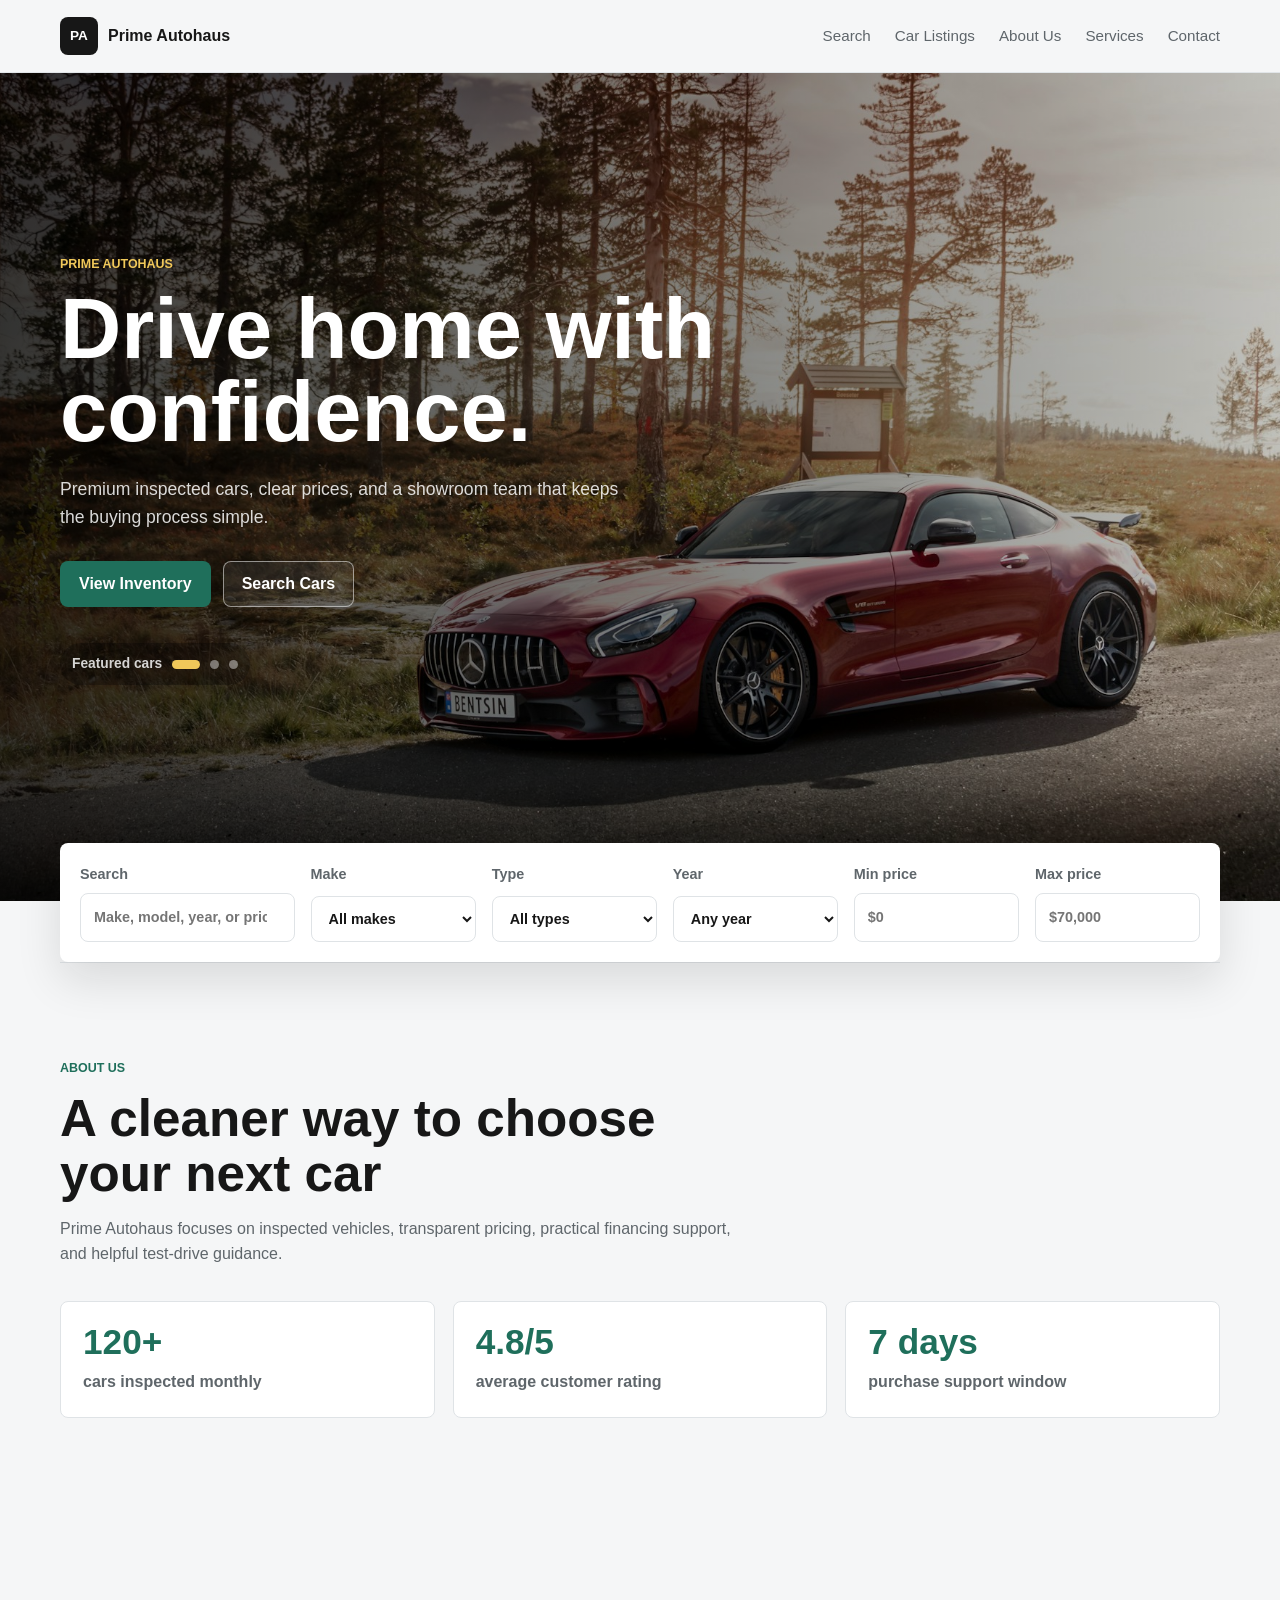
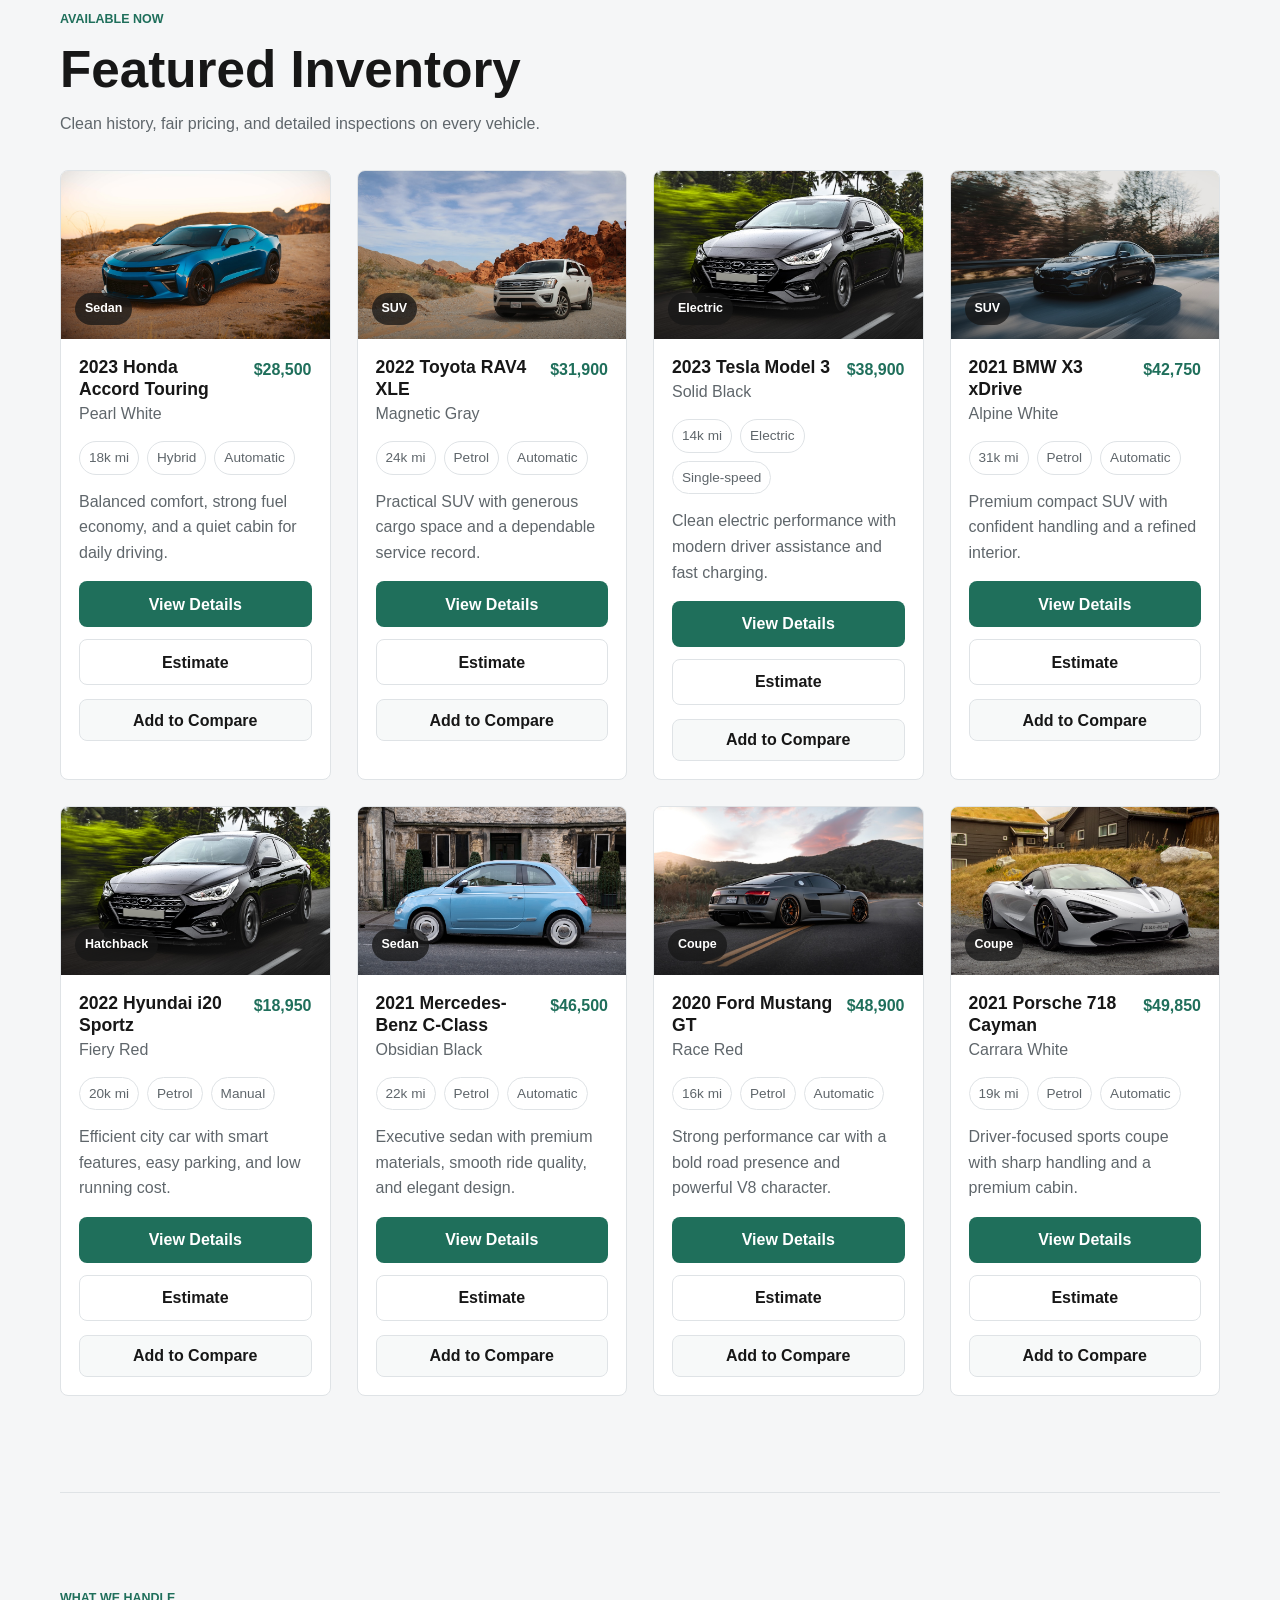
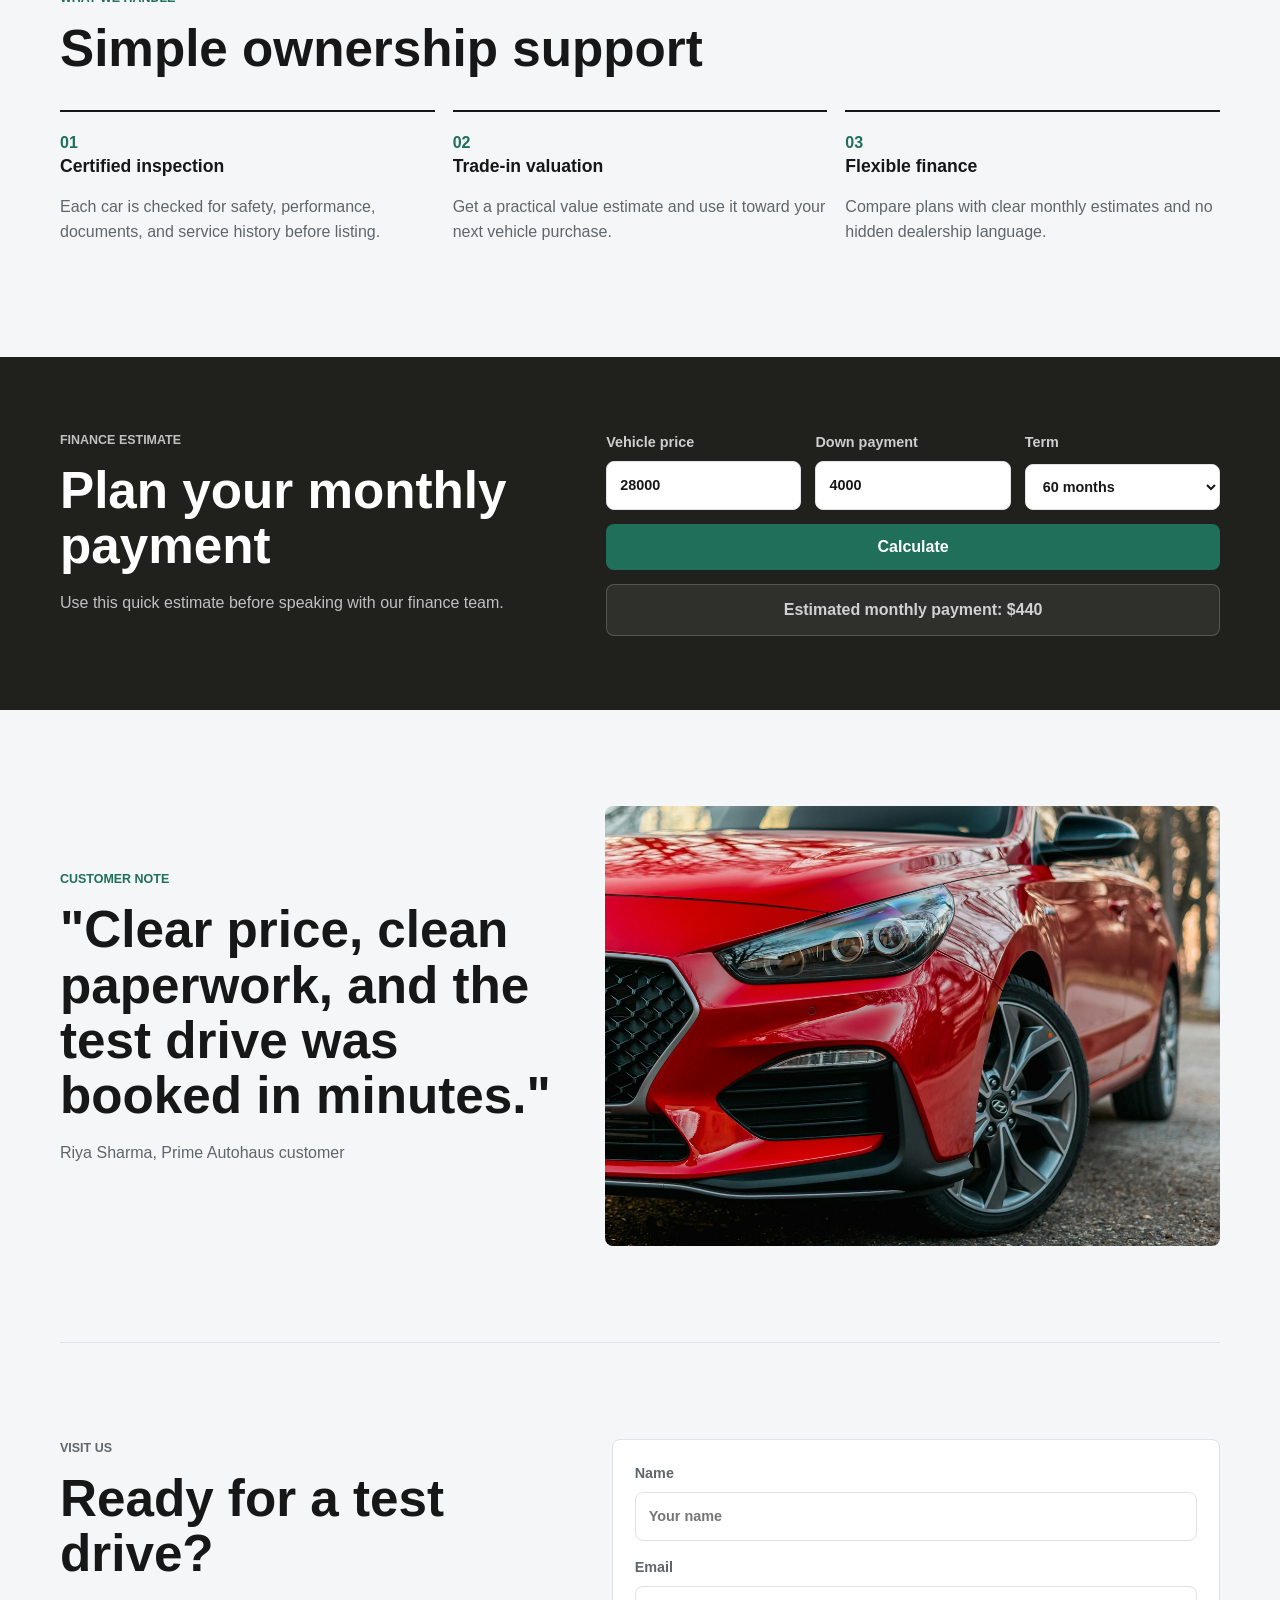
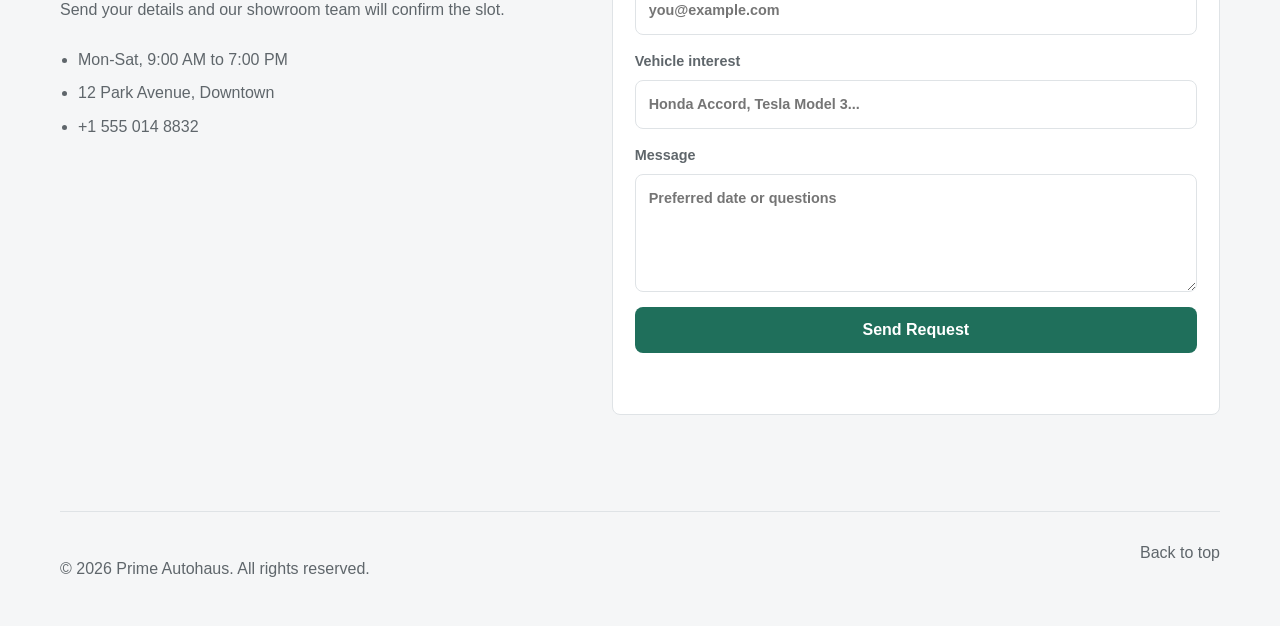
==== commit 46309d88: "modify the car comapre functionality" ====
--- a/index.html
+++ b/index.html
@@ -242,13 +242,7 @@
     </section>
   </main>
 
-  <div class="compare-bar" id="compareBar" hidden>
-    <p><strong id="compareCount">0</strong> cars selected for comparison</p>
-    <div class="compare-actions">
-      <button class="button primary" type="button" id="openCompareButton">Compare Cars</button>
-      <button class="button secondary dark" type="button" id="clearCompareButton">Clear</button>
-    </div>
-  </div>
+
 
   <div class="modal compare-modal" id="compareModal" aria-hidden="true">
     <div class="modal-backdrop" data-close-compare></div>
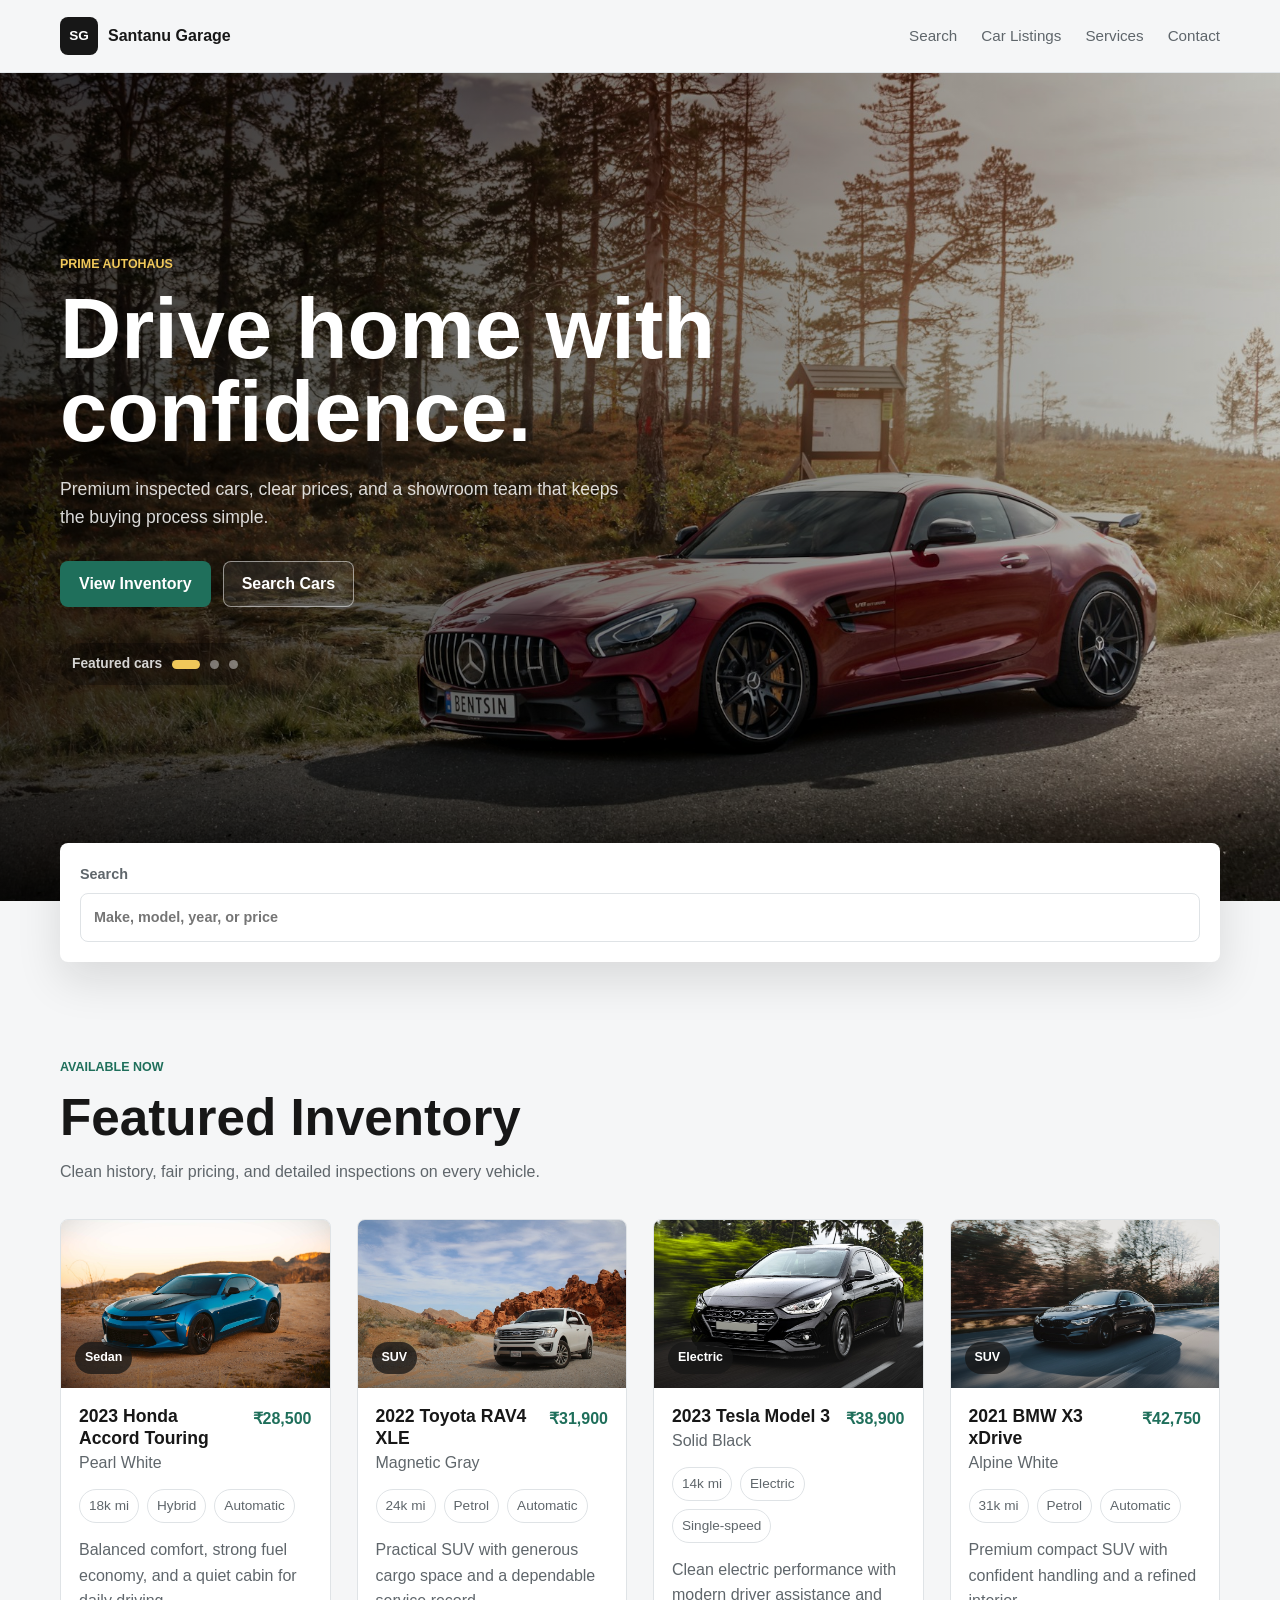
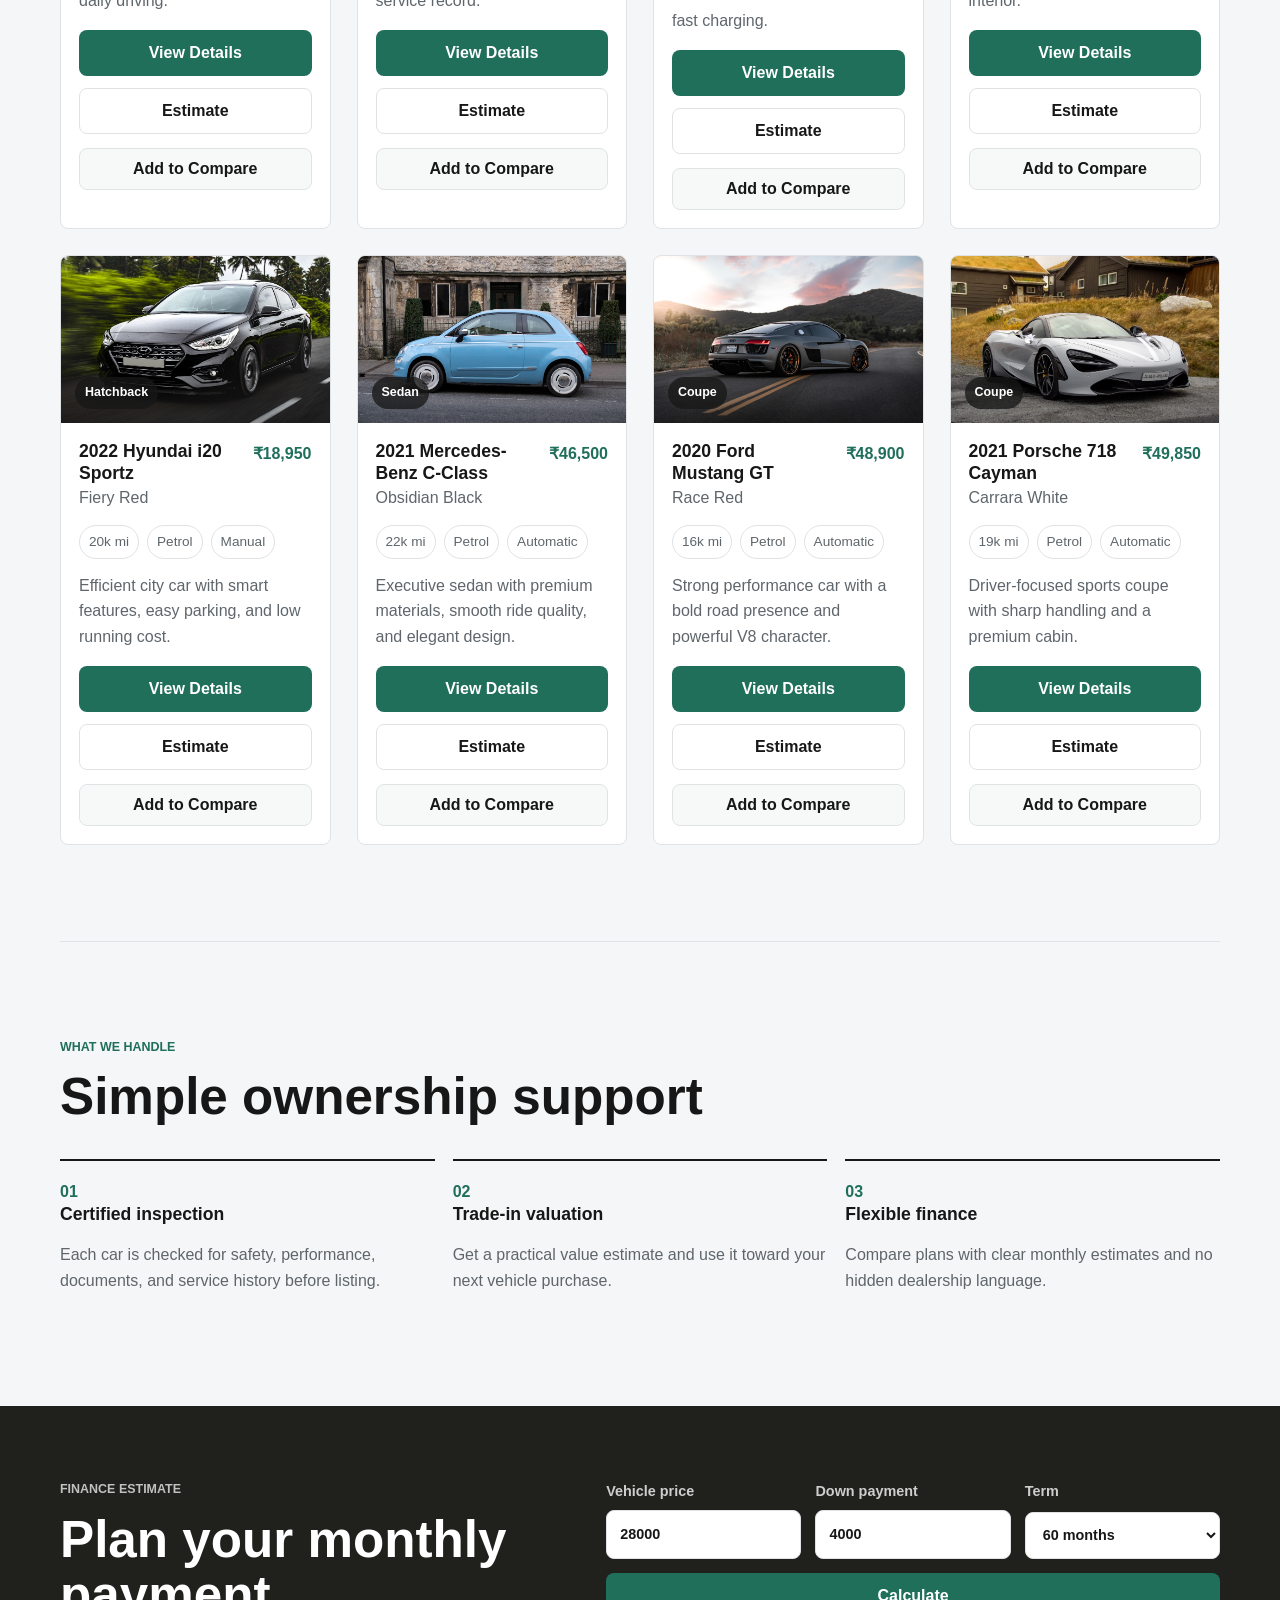
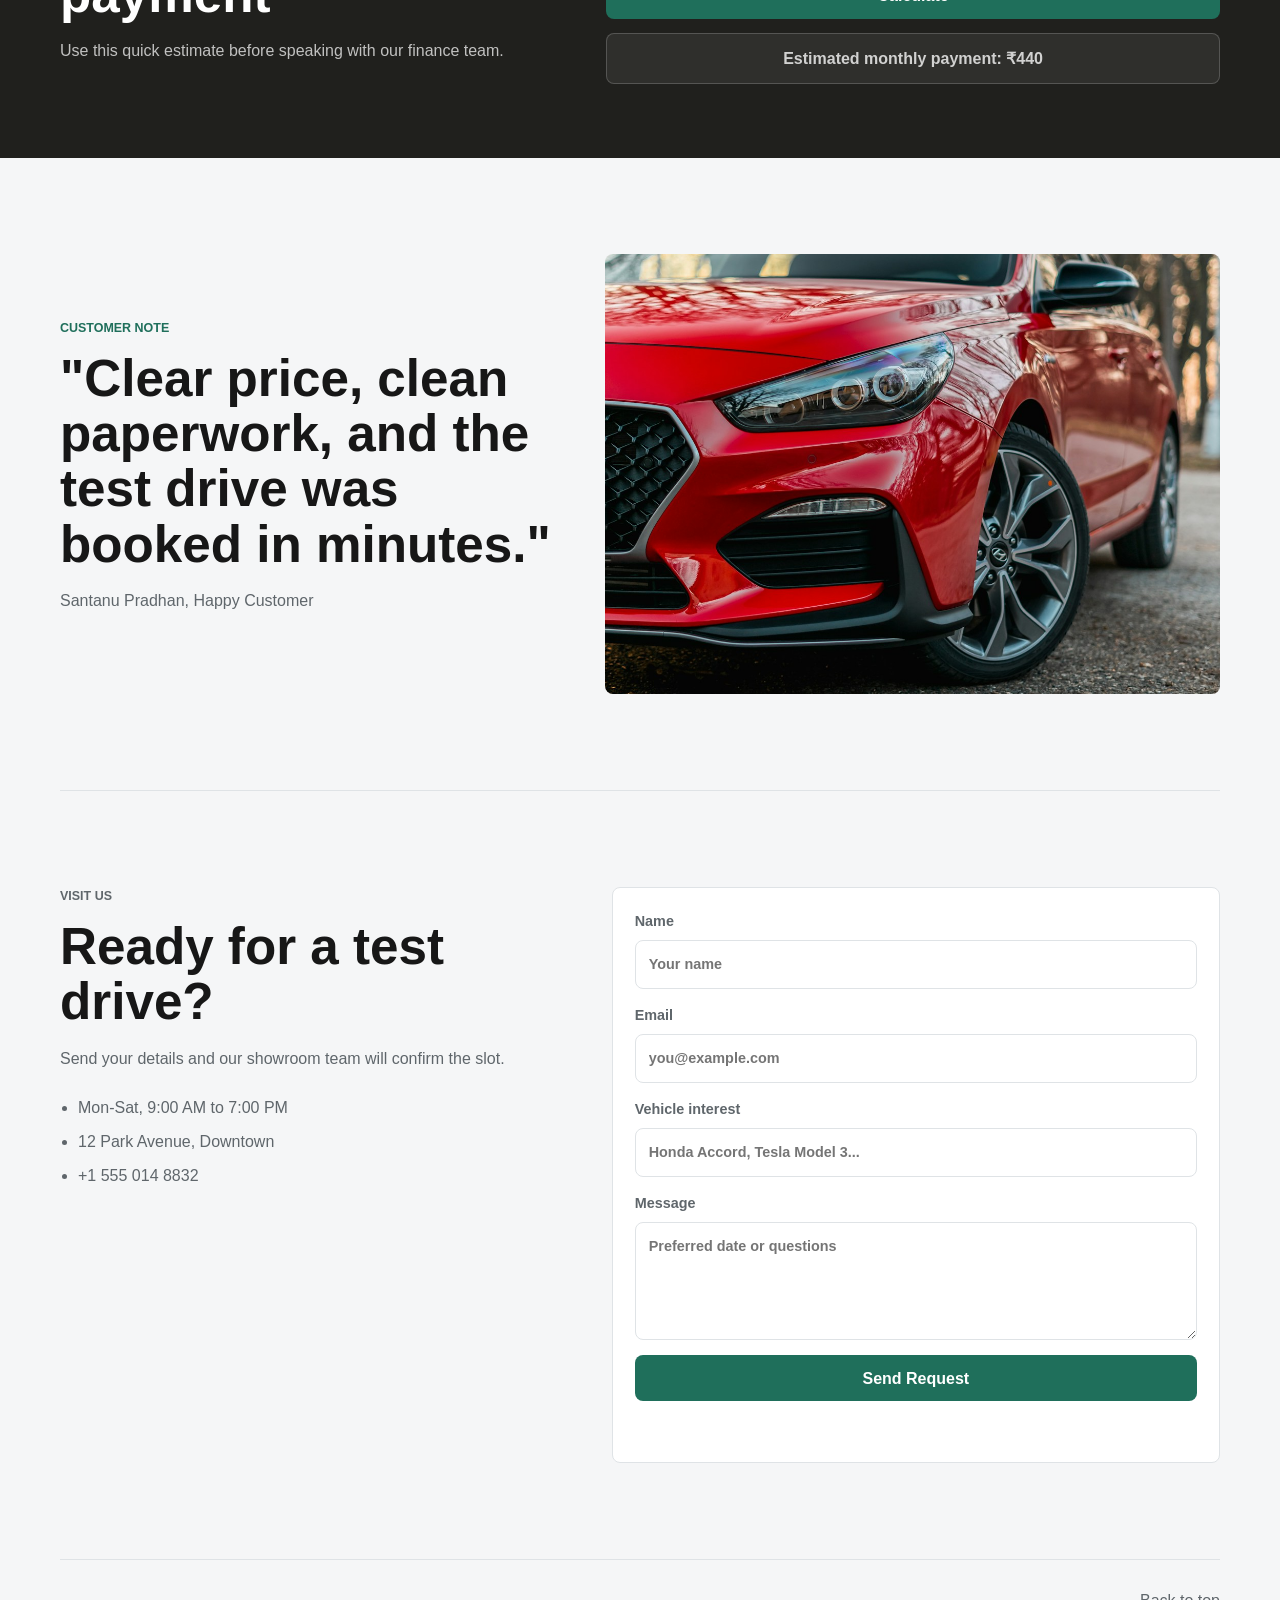
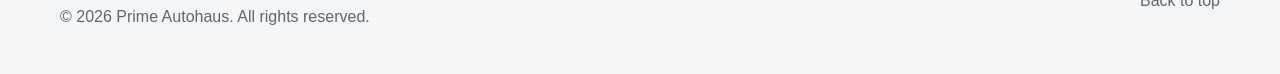
==== commit 9fcdd228: "final complete the project" ====
--- a/index.html
+++ b/index.html
@@ -20,9 +20,9 @@
 <body>
   <header class="site-header">
     <nav class="nav" aria-label="Main navigation">
-      <a class="brand" href="#home" aria-label="Prime Autohaus home">
-        <span class="brand-mark">PA</span>
-        <span>Prime Autohaus</span>
+      <a class="brand" href="#home" aria-label="Santanu Garage home">
+        <span class="brand-mark">SG</span>
+        <span>Santanu Garage </span>
       </a>
       <button class="nav-toggle" type="button" aria-expanded="false" aria-controls="navLinks">
         <span></span>
@@ -32,7 +32,6 @@
       <div class="nav-links" id="navLinks">
         <a href="#search">Search</a>
         <a href="#inventory">Car Listings</a>
-        <a href="#about">About Us</a>
         <a href="#services">Services</a>
         <a href="#contact">Contact</a>
       </div>
@@ -64,78 +63,15 @@
     </section>
 
     <section class="quick-search" id="search" aria-label="Quick vehicle search">
-      <div class="search-panel">
+      <div class="search-panel" style="grid-template-columns: 1fr;">
         <label>
           <span>Search</span>
           <input id="searchInput" type="search" placeholder="Make, model, year, or price">
         </label>
-        <label>
-          <span>Make</span>
-          <select id="makeFilter">
-            <option value="all">All makes</option>
-            <option value="BMW">BMW</option>
-            <option value="Ford">Ford</option>
-            <option value="Honda">Honda</option>
-            <option value="Hyundai">Hyundai</option>
-            <option value="Mercedes-Benz">Mercedes-Benz</option>
-            <option value="Porsche">Porsche</option>
-            <option value="Tesla">Tesla</option>
-            <option value="Toyota">Toyota</option>
-          </select>
-        </label>
-        <label>
-          <span>Type</span>
-          <select id="typeFilter">
-            <option value="all">All types</option>
-            <option value="Sedan">Sedan</option>
-            <option value="SUV">SUV</option>
-            <option value="Electric">Electric</option>
-            <option value="Hatchback">Hatchback</option>
-            <option value="Coupe">Coupe</option>
-          </select>
-        </label>
-        <label>
-          <span>Year</span>
-          <select id="yearFilter">
-            <option value="all">Any year</option>
-            <option value="2023">2023</option>
-            <option value="2022">2022</option>
-            <option value="2021">2021</option>
-            <option value="2020">2020</option>
-          </select>
-        </label>
-        <label>
-          <span>Min price</span>
-          <input id="minPriceFilter" type="number" min="0" step="1000" placeholder="$0">
-        </label>
-        <label>
-          <span>Max price</span>
-          <input id="maxPriceFilter" type="number" min="0" step="1000" placeholder="$70,000">
-        </label>
-      </div>
-    </section>
-
-    <section class="section about-section" id="about">
-      <div class="section-heading">
-        <p class="eyebrow">About us</p>
-        <h2>A cleaner way to choose your next car</h2>
-        <p>Prime Autohaus focuses on inspected vehicles, transparent pricing, practical financing support, and helpful test-drive guidance.</p>
-      </div>
-      <div class="about-grid">
-        <article>
-          <strong>120+</strong>
-          <span>cars inspected monthly</span>
-        </article>
-        <article>
-          <strong>4.8/5</strong>
-          <span>average customer rating</span>
-        </article>
-        <article>
-          <strong>7 days</strong>
-          <span>purchase support window</span>
-        </article>
-      </div>
-    </section>
+      </div>
+    </section>
+
+
 
     <section class="section" id="inventory">
       <div class="section-heading">
@@ -195,7 +131,7 @@
           </select>
         </label>
         <button class="button primary" type="submit">Calculate</button>
-        <output id="paymentResult">Estimated monthly payment: $440</output>
+        <output id="paymentResult">Estimated monthly payment: ₹440</output>
       </form>
     </section>
 
@@ -203,7 +139,7 @@
       <div class="testimonial-copy">
         <p class="eyebrow">Customer note</p>
         <h2>"Clear price, clean paperwork, and the test drive was booked in minutes."</h2>
-        <p>Riya Sharma, Prime Autohaus customer</p>
+        <p>Santanu Pradhan, Happy Customer</p>
       </div>
       <img src="assets/images/showroom-car.jpg" alt="Silver sports car parked on a road">
     </section>
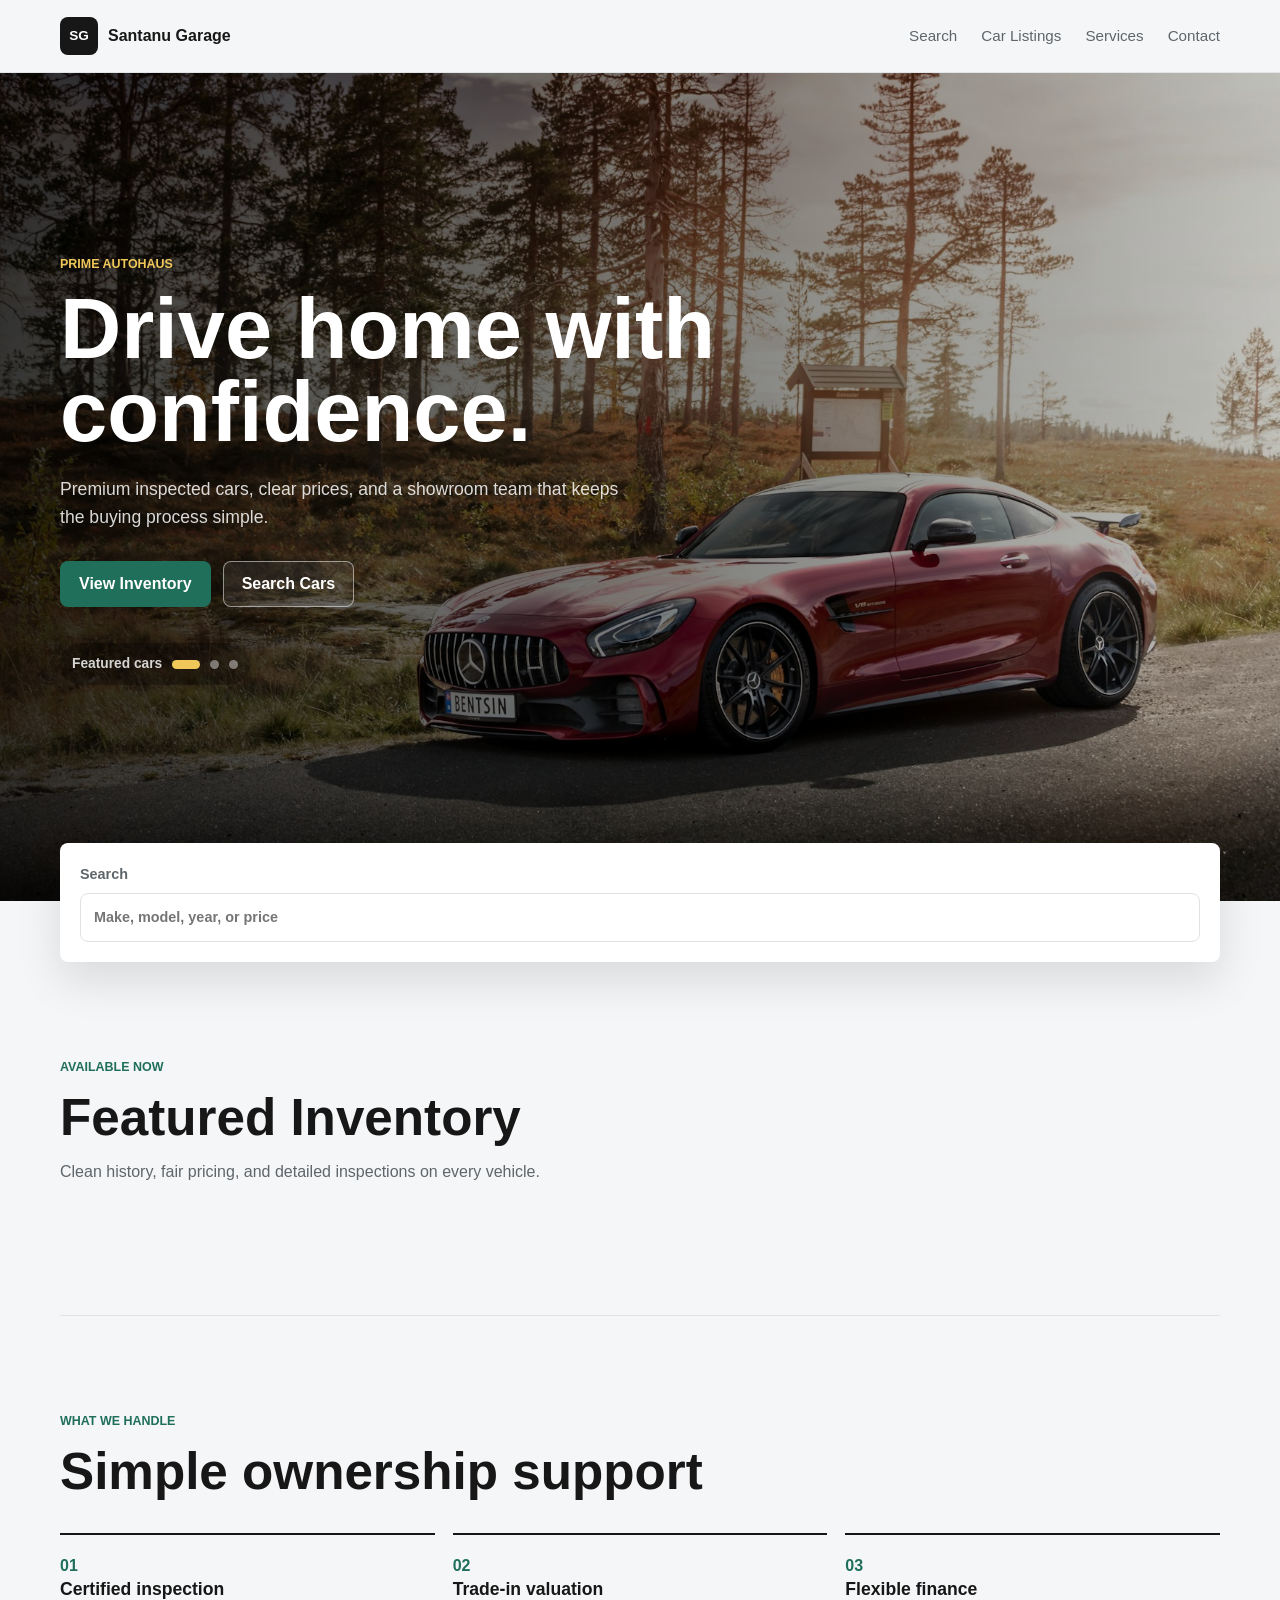
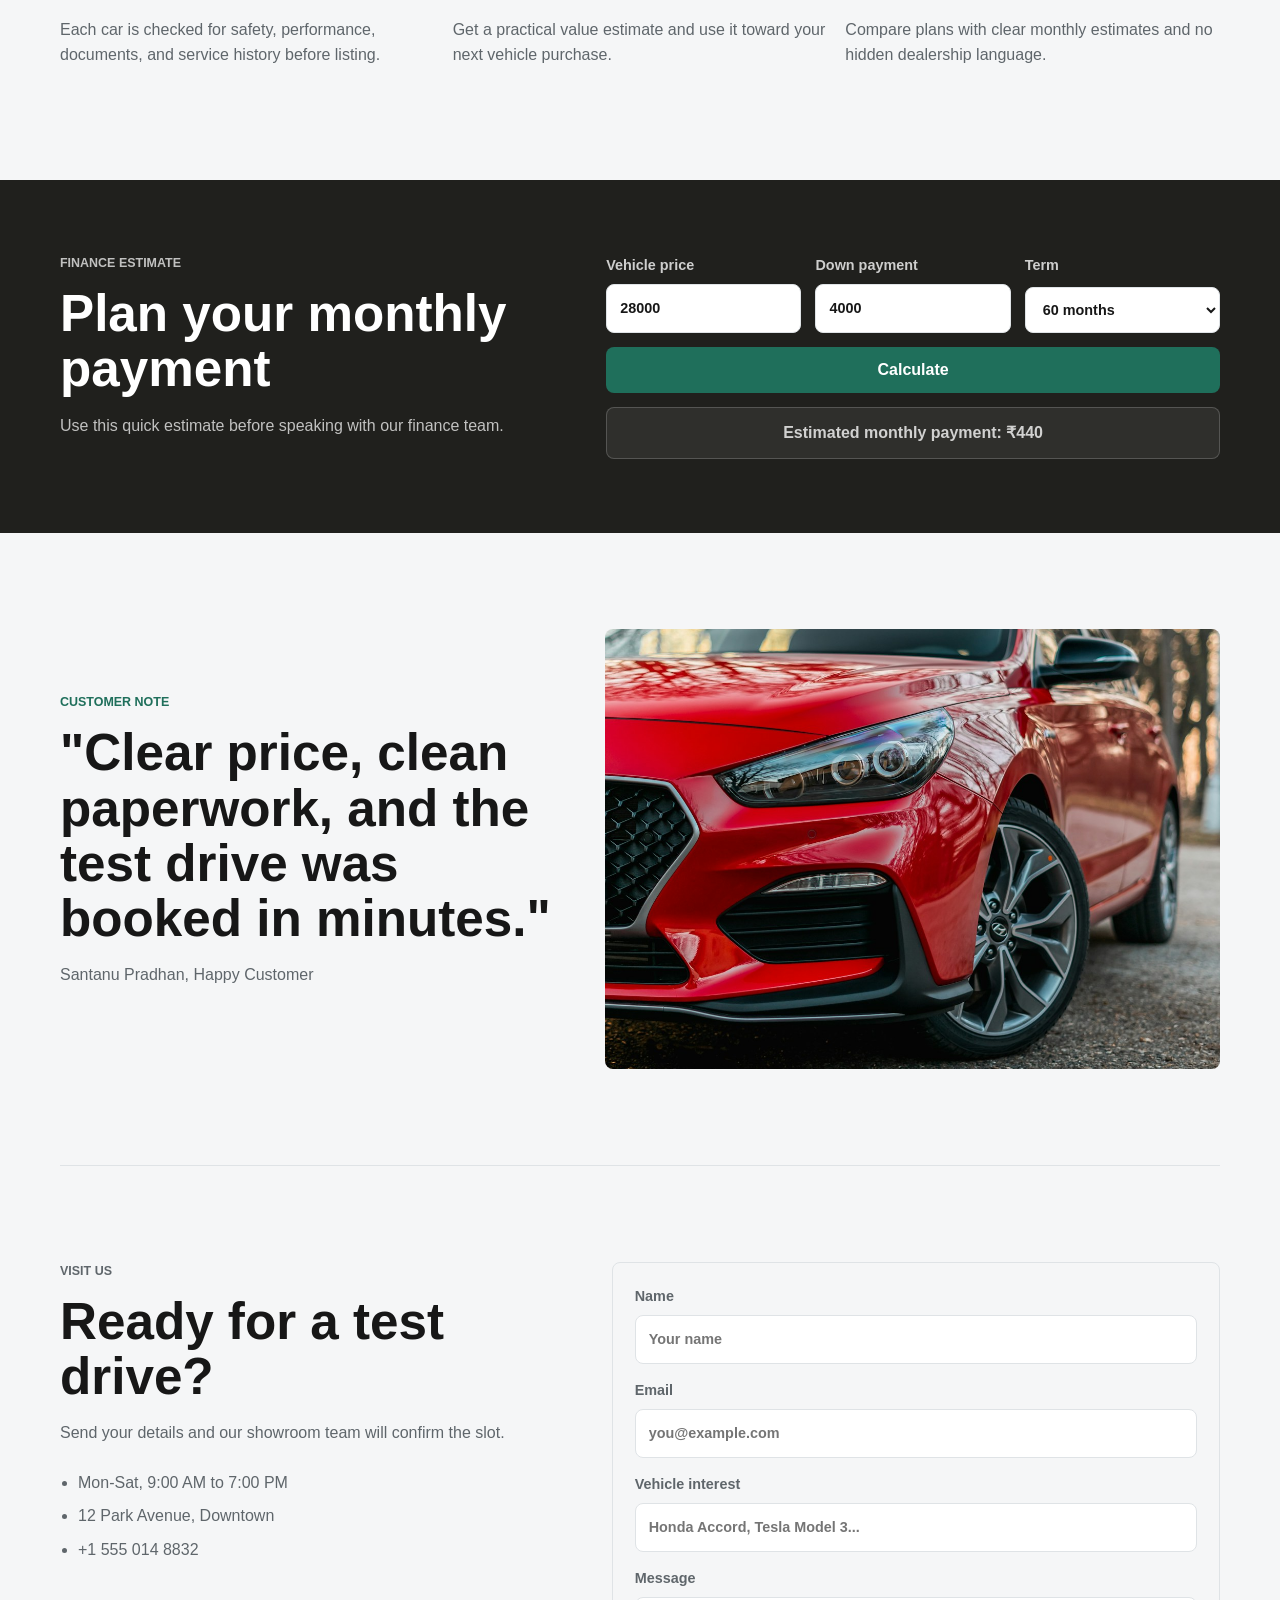
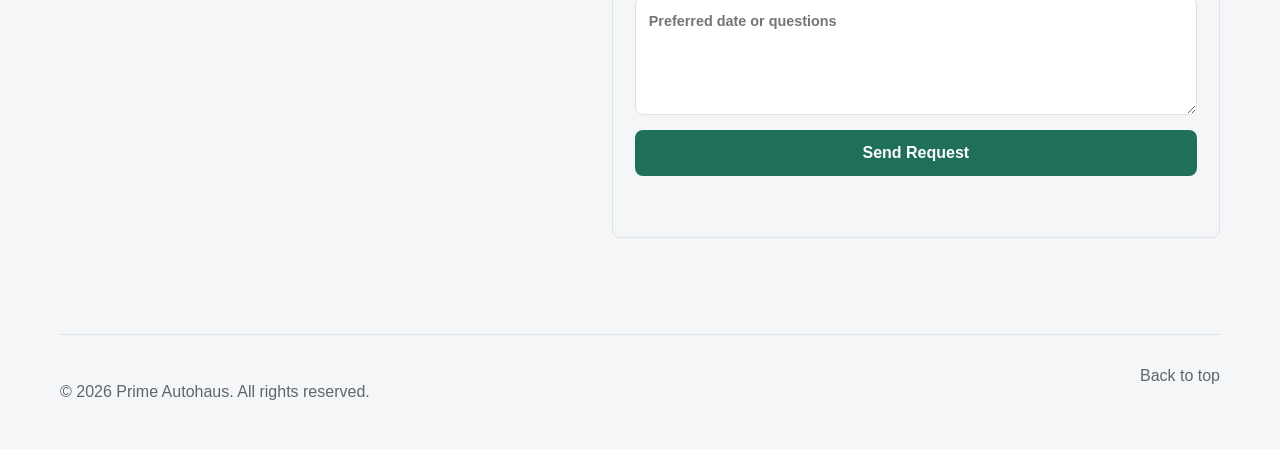
==== commit 077a0ce9: "added the contact section" ====
--- a/index.html
+++ b/index.html
@@ -180,6 +180,18 @@
 
 
 
+  <div class="modal success-modal" id="successModal" aria-hidden="true">
+    <div class="modal-backdrop" data-close-success></div>
+    <section class="success-panel" role="dialog" aria-modal="true" aria-labelledby="successTitle">
+      <button class="modal-close" type="button" aria-label="Close success message" data-close-success>&times;</button>
+      <div class="success-content">
+        <div class="success-icon">✓</div>
+        <h2 id="successTitle">Message Sent Successfully!</h2>
+        <p>Thank you for your interest. Our showroom team will contact you shortly.</p>
+      </div>
+    </section>
+  </div>
+
   <div class="modal compare-modal" id="compareModal" aria-hidden="true">
     <div class="modal-backdrop" data-close-compare></div>
     <section class="compare-panel" role="dialog" aria-modal="true" aria-labelledby="compareTitle">
--- a/css/09-forms.css
+++ b/css/09-forms.css
@@ -48,6 +48,80 @@
   border: 1px solid var(--line);
   border-radius: 8px;
   padding: 22px;
+}
+
+/* Success Modal */
+.success-modal {
+  display: none;
+  position: fixed;
+  top: 0;
+  left: 0;
+  width: 100%;
+  height: 100%;
+  z-index: 1000;
+}
+
+.success-modal[aria-hidden="false"] {
+  display: flex;
+  align-items: center;
+  justify-content: center;
+}
+
+.success-panel {
+  background: white;
+  border-radius: 12px;
+  padding: 40px;
+  max-width: 400px;
+  width: 90%;
+  box-shadow: 0 10px 40px rgba(0, 0, 0, 0.3);
+  text-align: center;
+  position: relative;
+}
+
+.success-panel .modal-close {
+  position: absolute;
+  top: 12px;
+  right: 12px;
+  background: transparent;
+  border: none;
+  font-size: 28px;
+  cursor: pointer;
+  color: #999;
+  padding: 0;
+  width: 32px;
+  height: 32px;
+  display: flex;
+  align-items: center;
+  justify-content: center;
+}
+
+.success-panel .modal-close:hover {
+  color: #333;
+}
+
+.success-content {
+  display: grid;
+  gap: 16px;
+}
+
+.success-icon {
+  font-size: 48px;
+  color: #4caf50;
+  font-weight: bold;
+  margin: 0 auto;
+}
+
+.success-panel h2 {
+  color: #333;
+  margin: 0;
+  font-size: 24px;
+}
+
+.success-panel p {
+  color: #666;
+  margin: 0;
+  font-size: 14px;
+  line-height: 1.5;
   background: var(--surface);
 }
 
